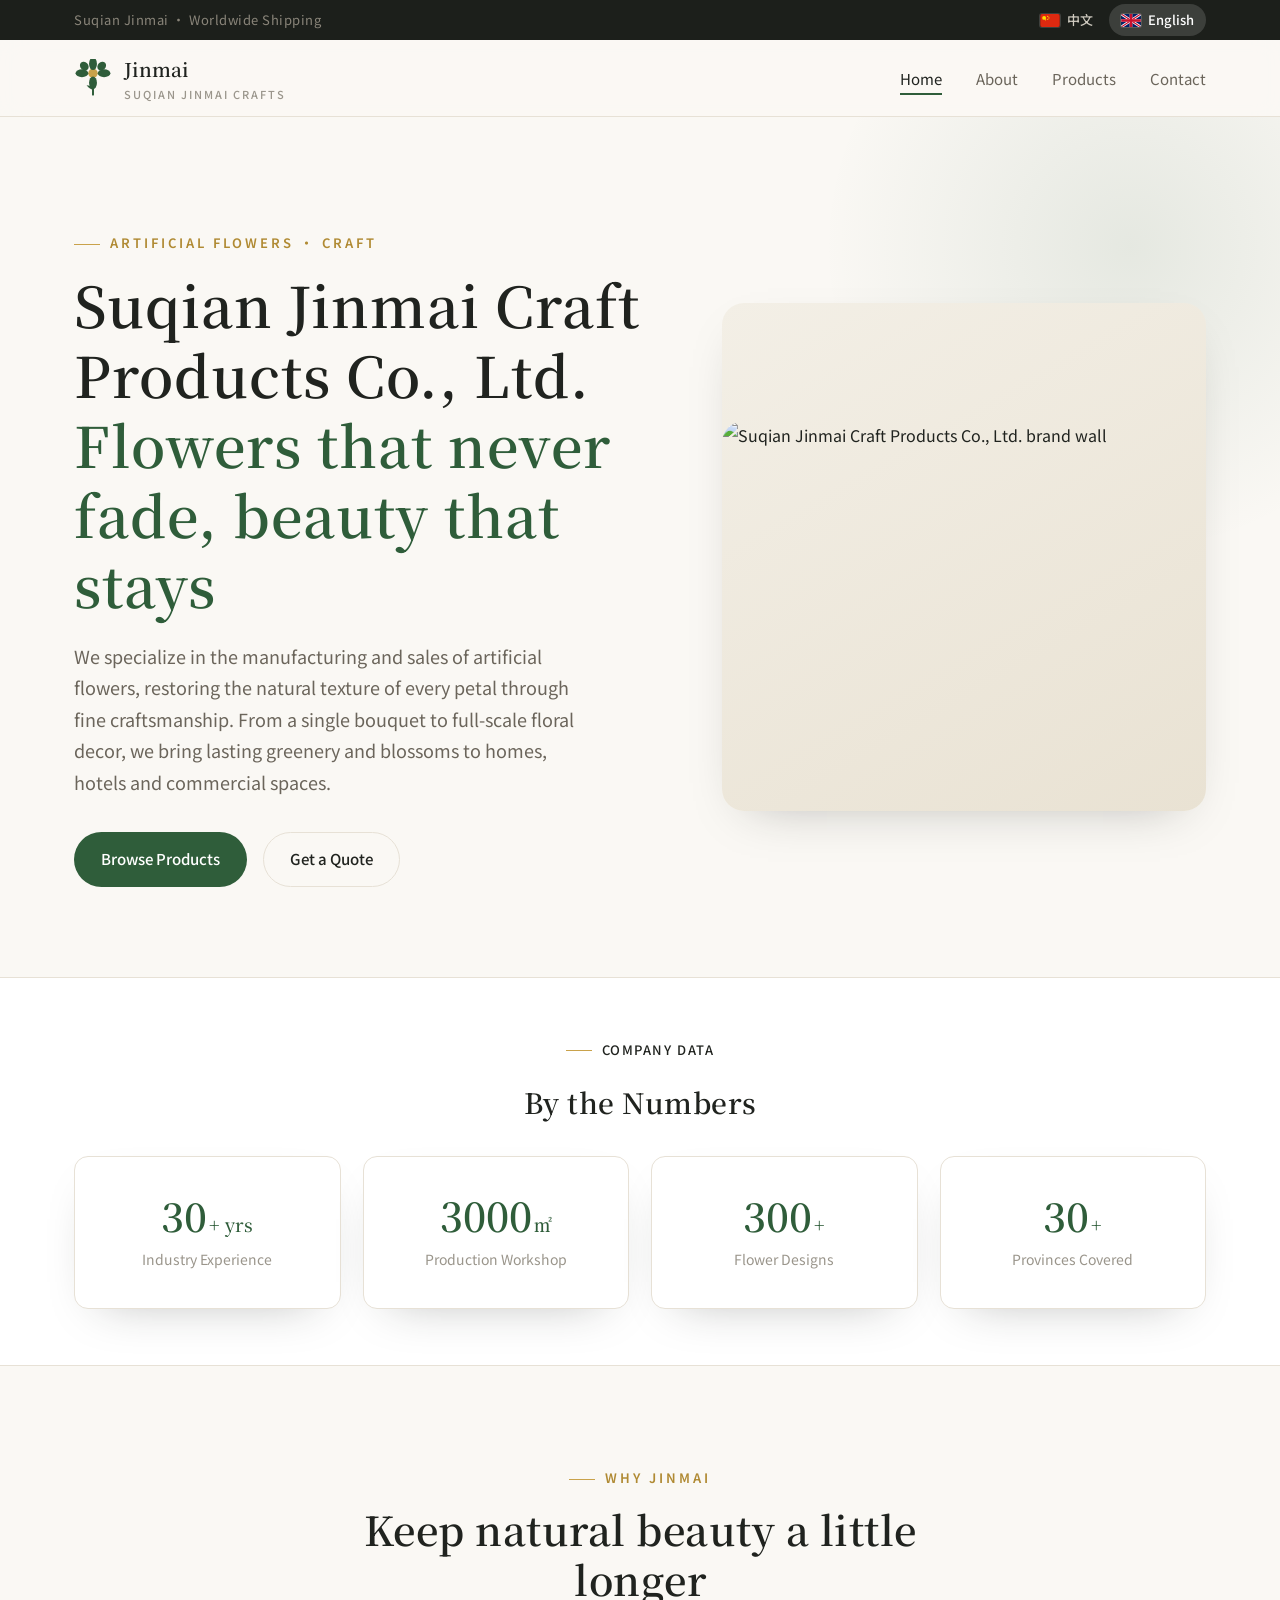
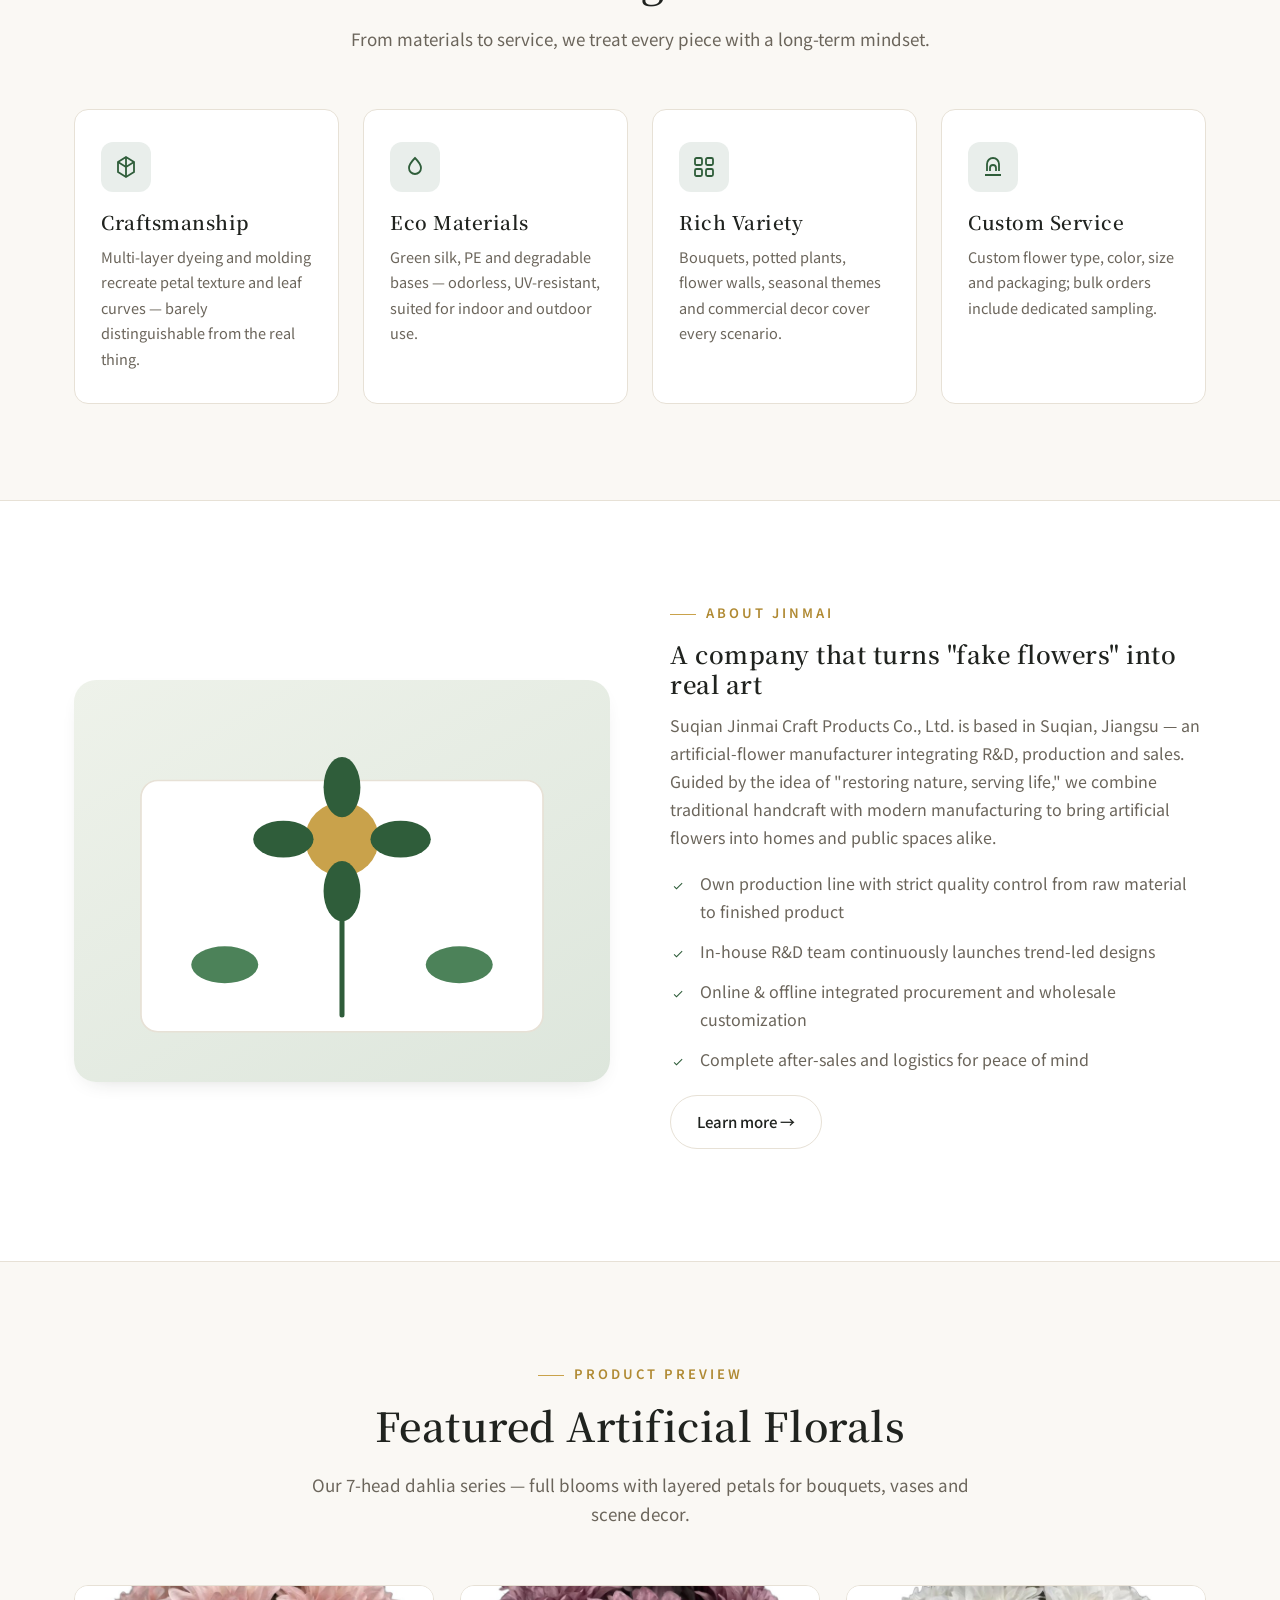
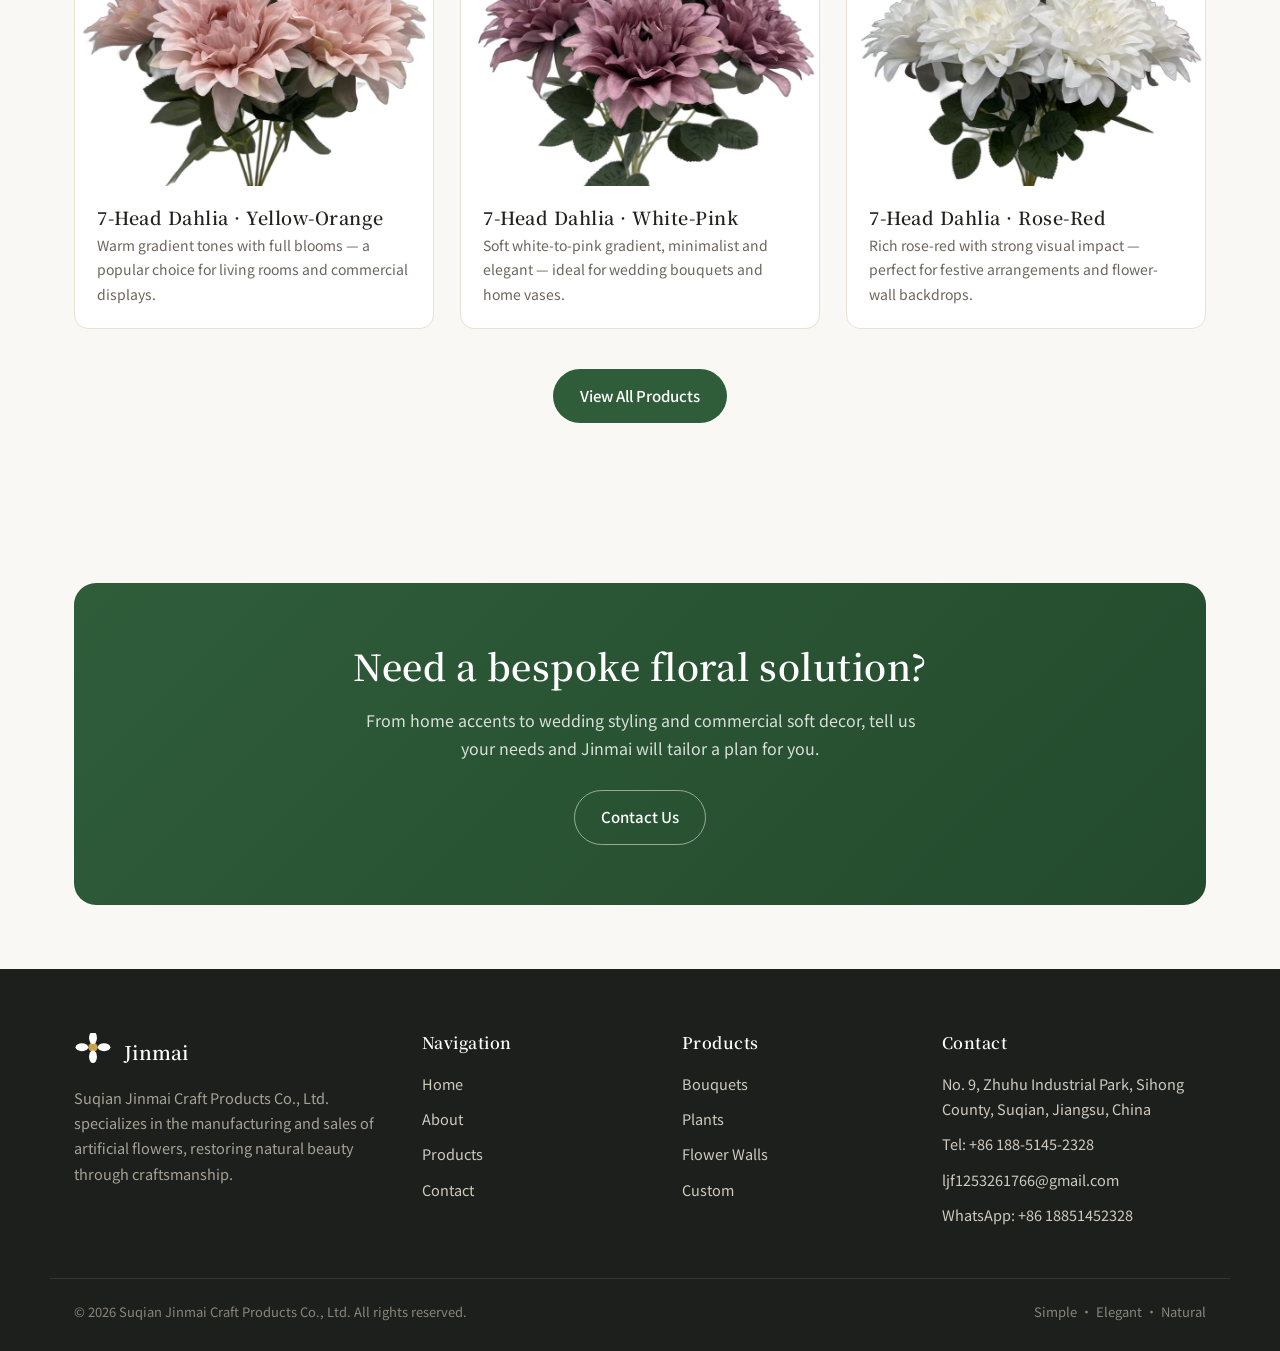
==== en/index.html @ 960aa386 "首页企业数据改成4卡数字区块（30余年/3000㎡/300+/30+），精选产品替换为7头大丽花并同步英文首页" ====
<!DOCTYPE html>
<html lang="en">
<head>
<meta charset="UTF-8" />
<meta name="viewport" content="width=device-width, initial-scale=1.0" />
<title>Suqian Jinmai Craft Products Co., Ltd. · Artificial Flowers</title>
<meta name="description" content="Suqian Jinmai Craft Products Co., Ltd. specializes in the manufacturing and sales of artificial flowers, delivering lasting natural beauty for homes, hotels and commercial spaces." />
<link rel="preconnect" href="https://fonts.googleapis.com">
<link rel="preconnect" href="https://fonts.gstatic.com" crossorigin>
<link href="https://fonts.googleapis.com/css2?family=Noto+Sans+SC:wght@400;500;700&family=Noto+Serif+SC:wght@500;600;700&display=swap" rel="stylesheet">
<link rel="stylesheet" href="../css/style.css" />
</head>
<body>

<header class="site-header">
  <div class="container nav">
    <a class="brand" href="index.html" aria-label="Suqian Jinmai Craft Products Co., Ltd.">
      <svg class="mark" viewBox="0 0 48 48" fill="none" xmlns="http://www.w3.org/2000/svg" aria-hidden="true">
        <circle cx="24" cy="18" r="6" fill="#C9A24B"/>
        <g fill="#2F5D3A"><ellipse cx="24" cy="6" rx="5" ry="8"/><ellipse cx="38" cy="18" rx="8" ry="5"/><ellipse cx="24" cy="30" rx="5" ry="8"/><ellipse cx="10" cy="18" rx="8" ry="5"/><ellipse cx="13" cy="9" rx="5" ry="6" transform="rotate(-45 13 9)"/><ellipse cx="35" cy="9" rx="5" ry="6" transform="rotate(45 35 9)"/></g>
        <path d="M24 30 L24 45" stroke="#2F5D3A" stroke-width="2.5" stroke-linecap="round"/>
        <path d="M24 39 C18 37 16 33 16 33 C22 33 24 37 24 39Z" fill="#2F5D3A"/>
      </svg>
      <span>Jinmai<small>SUQIAN JINMAI CRAFTS</small></span>
    </a>
    <nav>
      <ul class="nav-links" id="navLinks">
        <li><a href="index.html" class="active">Home</a></li>
        <li><a href="about.html">About</a></li>
        <li><a href="products.html">Products</a></li>
        <li><a href="contact.html">Contact</a></li>
      </ul>
      <button class="nav-toggle" id="navToggle" aria-label="Menu"><span></span><span></span><span></span></button>
    </nav>
  </div>
</header>

<section class="hero">
  <div class="container hero-grid">
    <div>
      <span class="eyebrow">Artificial Flowers · Craft</span>
      <h1>Suqian Jinmai Craft Products Co., Ltd.<br><span class="accent">Flowers that never fade, beauty that stays</span></h1>
      <p class="lead">We specialize in the manufacturing and sales of artificial flowers, restoring the natural texture of every petal through fine craftsmanship. From a single bouquet to full-scale floral decor, we bring lasting greenery and blossoms to homes, hotels and commercial spaces.</p>
      <div class="hero-cta">
        <a href="products.html" class="btn btn-primary">Browse Products</a>
        <a href="contact.html" class="btn btn-ghost">Get a Quote</a>
      </div>
    </div>
    <div class="hero-visual">
      <img src="assets/jinmai.jpg" alt="Suqian Jinmai Craft Products Co., Ltd. brand wall" class="hero-photo" style="width:100%; aspect-ratio:16/9; object-fit:cover; border-radius:var(--radius-lg); box-shadow:var(--shadow-md); display:block;">
    </div>
  </div>
</section>

<section class="trust">
  <div class="container">
    <div class="stats-head">
      <span class="eyebrow">Company Data</span>
      <h2>By the Numbers</h2>
    </div>
    <div class="stats-grid">
      <div class="stat-card">
        <div class="stat-num">30<span class="unit">+ yrs</span></div>
        <div class="stat-label">Industry Experience</div>
      </div>
      <div class="stat-card">
        <div class="stat-num">3000<span class="unit">㎡</span></div>
        <div class="stat-label">Production Workshop</div>
      </div>
      <div class="stat-card">
        <div class="stat-num">300<span class="unit">+</span></div>
        <div class="stat-label">Flower Designs</div>
      </div>
      <div class="stat-card">
        <div class="stat-num">30<span class="unit">+</span></div>
        <div class="stat-label">Provinces Covered</div>
      </div>
    </div>
  </div>
</section>

<section class="section">
  <div class="container">
    <div class="section-head">
      <span class="eyebrow">Why Jinmai</span>
      <h2>Keep natural beauty a little longer</h2>
      <p>From materials to service, we treat every piece with a long-term mindset.</p>
    </div>
    <div class="feature-grid">
      <div class="feature-card">
        <div class="ic"><svg width="24" height="24" viewBox="0 0 24 24" fill="none" stroke="currentColor" stroke-width="1.8"><path d="M12 2 4 7v10l8 5 8-5V7z"/><path d="M12 2v20M4 7l8 5 8-5"/></svg></div>
        <h3>Craftsmanship</h3>
        <p>Multi-layer dyeing and molding recreate petal texture and leaf curves — barely distinguishable from the real thing.</p>
      </div>
      <div class="feature-card">
        <div class="ic"><svg width="24" height="24" viewBox="0 0 24 24" fill="none" stroke="currentColor" stroke-width="1.8"><path d="M12 3c4 4 6 7 6 10a6 6 0 1 1-12 0c0-3 2-6 6-10z"/></svg></div>
        <h3>Eco Materials</h3>
        <p>Green silk, PE and degradable bases — odorless, UV-resistant, suited for indoor and outdoor use.</p>
      </div>
      <div class="feature-card">
        <div class="ic"><svg width="24" height="24" viewBox="0 0 24 24" fill="none" stroke="currentColor" stroke-width="1.8"><rect x="3" y="3" width="7" height="7" rx="1.5"/><rect x="14" y="3" width="7" height="7" rx="1.5"/><rect x="3" y="14" width="7" height="7" rx="1.5"/><rect x="14" y="14" width="7" height="7" rx="1.5"/></svg></div>
        <h3>Rich Variety</h3>
        <p>Bouquets, potted plants, flower walls, seasonal themes and commercial decor cover every scenario.</p>
      </div>
      <div class="feature-card">
        <div class="ic"><svg width="24" height="24" viewBox="0 0 24 24" fill="none" stroke="currentColor" stroke-width="1.8"><path d="M4 20h16M6 16V9a6 6 0 0 1 12 0v7"/><path d="M9 16v-3a3 3 0 0 1 6 0v3"/></svg></div>
        <h3>Custom Service</h3>
        <p>Custom flower type, color, size and packaging; bulk orders include dedicated sampling.</p>
      </div>
    </div>
  </div>
</section>

<section class="section" style="background:var(--surface);border-top:1px solid var(--line);border-bottom:1px solid var(--line);">
  <div class="container split">
    <div class="split-visual">
      <svg viewBox="0 0 320 240" fill="none" xmlns="http://www.w3.org/2000/svg" aria-hidden="true">
        <rect x="40" y="60" width="240" height="150" rx="10" fill="#fff" stroke="#E7E1D6"/>
        <path d="M160 200 V120" stroke="#2F5D3A" stroke-width="3" stroke-linecap="round"/>
        <circle cx="160" cy="95" r="22" fill="#C9A24B"/>
        <g fill="#2F5D3A"><ellipse cx="160" cy="64" rx="11" ry="18"/><ellipse cx="195" cy="95" rx="18" ry="11"/><ellipse cx="160" cy="126" rx="11" ry="18"/><ellipse cx="125" cy="95" rx="18" ry="11"/></g>
        <g fill="#4C8259"><ellipse cx="90" cy="170" rx="20" ry="11"/><ellipse cx="230" cy="170" rx="20" ry="11"/></g>
      </svg>
    </div>
    <div>
      <span class="eyebrow">About Jinmai</span>
      <h2>A company that turns "fake flowers" into real art</h2>
      <p>Suqian Jinmai Craft Products Co., Ltd. is based in Suqian, Jiangsu — an artificial-flower manufacturer integrating R&D, production and sales. Guided by the idea of "restoring nature, serving life," we combine traditional handcraft with modern manufacturing to bring artificial flowers into homes and public spaces alike.</p>
      <ul class="list-check">
        <li>Own production line with strict quality control from raw material to finished product</li>
        <li>In-house R&D team continuously launches trend-led designs</li>
        <li>Online & offline integrated procurement and wholesale customization</li>
        <li>Complete after-sales and logistics for peace of mind</li>
      </ul>
      <p style="margin-top:22px;"><a href="about.html" class="btn btn-ghost">Learn more →</a></p>
    </div>
  </div>
</section>

<section class="section">
  <div class="container">
    <div class="section-head">
      <span class="eyebrow">Product Preview</span>
      <h2>Featured Artificial Florals</h2>
      <p>Our 7-head dahlia series — full blooms with layered petals for bouquets, vases and scene decor.</p>
    </div>
    <div class="product-grid">
      <div class="product-card">
        <div class="product-thumb"><img src="../assets/real/dahlia/dahlia-01.jpg" alt="7-Head Dahlia Yellow-Orange"></div>
        <h3>7-Head Dahlia · Yellow-Orange</h3>
        <p>Warm gradient tones with full blooms — a popular choice for living rooms and commercial displays.</p>
      </div>
      <div class="product-card">
        <div class="product-thumb"><img src="../assets/real/dahlia/dahlia-08.jpg" alt="7-Head Dahlia White-Pink"></div>
        <h3>7-Head Dahlia · White-Pink</h3>
        <p>Soft white-to-pink gradient, minimalist and elegant — ideal for wedding bouquets and home vases.</p>
      </div>
      <div class="product-card">
        <div class="product-thumb"><img src="../assets/real/dahlia/dahlia-15.jpg" alt="7-Head Dahlia Rose-Red"></div>
        <h3>7-Head Dahlia · Rose-Red</h3>
        <p>Rich rose-red with strong visual impact — perfect for festive arrangements and flower-wall backdrops.</p>
      </div>
    </div>
    <div style="text-align:center;margin-top:40px;">
      <a href="products.html" class="btn btn-primary">View All Products</a>
    </div>
  </div>
</section>

<section class="section-tight">
  <div class="container">
    <div class="cta-band">
      <h2>Need a bespoke floral solution?</h2>
      <p>From home accents to wedding styling and commercial soft decor, tell us your needs and Jinmai will tailor a plan for you.</p>
      <a href="contact.html" class="btn btn-ghost">Contact Us</a>
    </div>
  </div>
</section>

<footer class="site-footer">
  <div class="container footer-grid">
    <div class="footer-about">
      <a class="brand" href="index.html" style="margin-bottom:14px;">
        <svg class="mark" viewBox="0 0 48 48" fill="none" xmlns="http://www.w3.org/2000/svg" aria-hidden="true">
          <circle cx="24" cy="18" r="6" fill="#C9A24B"/>
          <g fill="#fff"><ellipse cx="24" cy="6" rx="5" ry="8"/><ellipse cx="38" cy="18" rx="8" ry="5"/><ellipse cx="24" cy="30" rx="5" ry="8"/><ellipse cx="10" cy="18" rx="8" ry="5"/></g>
        </svg>
        <span>Jinmai</span>
      </a>
      <p>Suqian Jinmai Craft Products Co., Ltd. specializes in the manufacturing and sales of artificial flowers, restoring natural beauty through craftsmanship.</p>
    </div>
    <div><h4>Navigation</h4><ul><li><a href="index.html">Home</a></li><li><a href="about.html">About</a></li><li><a href="products.html">Products</a></li><li><a href="contact.html">Contact</a></li></ul></div>
    <div><h4>Products</h4><ul><li><a href="products.html">Bouquets</a></li><li><a href="products.html">Plants</a></li><li><a href="products.html">Flower Walls</a></li><li><a href="products.html">Custom</a></li></ul></div>
    <div><h4>Contact</h4><ul><li>No. 9, Zhuhu Industrial Park, Sihong County, Suqian, Jiangsu, China</li><li><a href="tel:+8618851452328">Tel: +86 188-5145-2328</a></li><li><a href="mailto:ljf1253261766@gmail.com">ljf1253261766@gmail.com</a></li><li><a href="https://wa.me/8618851452328" target="_blank" rel="noopener">WhatsApp: +86 18851452328</a></li></ul></div>
  </div>
  <div class="container footer-bottom">
    <span>© 2026 Suqian Jinmai Craft Products Co., Ltd. All rights reserved.</span>
    <span>Simple · Elegant · Natural</span>
  </div>
</footer>

<button class="to-top" id="toTop" aria-label="Back to top"><svg width="20" height="20" viewBox="0 0 24 24" fill="none" stroke="currentColor" stroke-width="2"><path d="M12 19V5M5 12l7-7 7 7"/></svg></button>
<script src="../js/main.js"></script>
</body>
</html>
---- css/style.css ----
/* =========================================================
   宿迁金麦工艺制品有限公司 · 企业官网
   设计系统 / 共享样式
   风格：简约 · 大气 · 自然质感
   ========================================================= */

:root {
  /* 配色 —— 金麦绿 + 麦金，呼应“金麦”之名 */
  --bg:        #FAF8F4;   /* 暖白背景 */
  --surface:   #FFFFFF;   /* 卡片表面 */
  --ink:       #20231F;   /* 主文字（暖黑） */
  --muted:     #6B655B;   /* 次要文字 */
  --faint:     #9A958B;   /* 更弱的文字 */
  --primary:   #2F5D3A;   /* 深林绿（主色） */
  --primary-d: #234A2D;   /* 深一档的绿 */
  --accent:    #C9A24B;   /* 麦金（点缀） */
  --accent-d:  #B08A33;
  --line:      #E7E1D6;   /* 分隔线 */
  --line-soft: #F0ECE3;

  /* 字体 */
  --serif: "Noto Serif SC", "Songti SC", "STSong", "SimSun", serif;
  --sans:  "Noto Sans SC", "PingFang SC", "Microsoft YaHei", "Hiragino Sans GB", system-ui, sans-serif;

  /* 间距与圆角 */
  --radius: 14px;
  --radius-lg: 22px;
  --shadow: 0 18px 50px -28px rgba(32, 35, 31, .35);
  --shadow-sm: 0 8px 24px -16px rgba(32, 35, 31, .30);
  --maxw: 1180px;
}

* { box-sizing: border-box; }

html { scroll-behavior: smooth; }

body {
  margin: 0;
  background: var(--bg);
  color: var(--ink);
  font-family: var(--sans);
  font-size: 16px;
  line-height: 1.75;
  -webkit-font-smoothing: antialiased;
  text-rendering: optimizeLegibility;
}

h1, h2, h3, h4 {
  font-family: var(--serif);
  font-weight: 600;
  line-height: 1.25;
  color: var(--ink);
  margin: 0 0 .5em;
  letter-spacing: .5px;
}

p { margin: 0 0 1em; color: var(--muted); }

a { color: inherit; text-decoration: none; }

img { max-width: 100%; display: block; }

.container {
  width: 100%;
  max-width: var(--maxw);
  margin: 0 auto;
  padding: 0 24px;
}

/* 通用按钮 */
.btn {
  display: inline-flex;
  align-items: center;
  gap: 8px;
  padding: 13px 26px;
  border-radius: 999px;
  font-size: 15px;
  font-family: var(--sans);
  font-weight: 500;
  cursor: pointer;
  border: 1px solid transparent;
  transition: all .25s ease;
  white-space: nowrap;
}
.btn-primary {
  background: var(--primary);
  color: #fff;
}
.btn-primary:hover {
  background: var(--primary-d);
  transform: translateY(-2px);
  box-shadow: var(--shadow-sm);
}
.btn-ghost {
  background: transparent;
  color: var(--ink);
  border-color: var(--line);
}
.btn-ghost:hover {
  border-color: var(--primary);
  color: var(--primary);
}

/* 小标签 */
.eyebrow {
  display: inline-block;
  font-family: var(--sans);
  font-size: 13px;
  letter-spacing: 3px;
  text-transform: uppercase;
  color: var(--accent-d);
  font-weight: 600;
  margin-bottom: 14px;
}
.eyebrow::before {
  content: "";
  display: inline-block;
  width: 26px;
  height: 1px;
  background: var(--accent);
  vertical-align: middle;
  margin-right: 10px;
}

.section { padding: 96px 0; }
.section-tight { padding: 64px 0; }
.section-head { max-width: 680px; margin: 0 auto 56px; text-align: center; }
.section-head h2 { font-size: clamp(28px, 4vw, 40px); }
.section-head p { font-size: 17px; }

/* ===================== 顶部导航 ===================== */
.site-header {
  position: sticky;
  top: 0;
  z-index: 50;
  background: rgba(250, 248, 244, .82);
  backdrop-filter: saturate(160%) blur(12px);
  border-bottom: 1px solid var(--line);
}
.nav {
  display: flex;
  align-items: center;
  justify-content: space-between;
  height: 76px;
}
.brand {
  display: flex;
  align-items: center;
  gap: 12px;
  font-family: var(--serif);
  font-weight: 600;
  font-size: 19px;
  color: var(--ink);
}
.brand .mark {
  width: 38px; height: 38px;
  flex: 0 0 auto;
}
.brand small {
  display: block;
  font-family: var(--sans);
  font-size: 11px;
  letter-spacing: 2px;
  color: var(--faint);
  font-weight: 500;
}
.nav-links {
  display: flex;
  align-items: center;
  gap: 34px;
  list-style: none;
  margin: 0; padding: 0;
}
.nav-links a {
  font-size: 15px;
  color: var(--muted);
  position: relative;
  padding: 6px 0;
  transition: color .2s;
}
.nav-links a::after {
  content: "";
  position: absolute;
  left: 0; bottom: 0;
  width: 0; height: 2px;
  background: var(--primary);
  transition: width .25s ease;
}
.nav-links a:hover,
.nav-links a.active { color: var(--ink); }
.nav-links a:hover::after,
.nav-links a.active::after { width: 100%; }

.nav-toggle {
  display: none;
  background: none;
  border: none;
  cursor: pointer;
  padding: 8px;
}
.nav-toggle span {
  display: block;
  width: 24px; height: 2px;
  background: var(--ink);
  margin: 5px 0;
  transition: .3s;
}

/* ===================== 首页 Hero ===================== */
.hero {
  position: relative;
  padding: 110px 0 90px;
  overflow: hidden;
}
.hero::before {
  /* 柔和的自然光晕背景 */
  content: "";
  position: absolute;
  top: -180px; right: -160px;
  width: 620px; height: 620px;
  background: radial-gradient(circle at 50% 50%, rgba(47,93,58,.10), rgba(47,93,58,0) 70%);
  border-radius: 50%;
  pointer-events: none;
}
.hero-grid {
  display: grid;
  grid-template-columns: 1.1fr .9fr;
  gap: 56px;
  align-items: center;
  position: relative;
}
.hero h1 {
  font-size: clamp(34px, 5.2vw, 56px);
  margin-bottom: 22px;
  letter-spacing: 1px;
}
.hero h1 .accent { color: var(--primary); }
.hero .lead {
  font-size: 18px;
  max-width: 520px;
  margin-bottom: 34px;
}
.hero-cta { display: flex; gap: 16px; flex-wrap: wrap; }

.hero-visual {
  position: relative;
  border-radius: var(--radius-lg);
  background: linear-gradient(150deg, #f3efe6, #e9e2d3);
  aspect-ratio: 1 / 1.05;
  display: flex;
  align-items: center;
  justify-content: center;
  box-shadow: var(--shadow);
  overflow: hidden;
}
.hero-visual .leaf-bg {
  position: absolute;
  inset: 0;
  opacity: .9;
}

/* 企业数据 / 用数字说话 */
.trust {
  border-top: 1px solid var(--line);
  border-bottom: 1px solid var(--line);
  background: var(--surface);
}
.trust .container {
  padding-top: 56px;
  padding-bottom: 56px;
}
.trust-item { text-align: center; flex: 1 1 160px; }
.trust-item .num {
  font-family: var(--serif);
  font-size: 34px;
  color: var(--primary);
  font-weight: 600;
}
.trust-item .label { font-size: 14px; color: var(--faint); }

.stats-head { text-align: center; margin-bottom: 36px; }
.stats-head .eyebrow { color: var(--gold); font-weight: 500; letter-spacing: 0.12em; font-size: 13px; text-transform: uppercase; }
.stats-head h2 { margin-top: 10px; font-size: 28px; }
.stats-grid {
  display: grid;
  grid-template-columns: repeat(4, 1fr);
  gap: 22px;
}
.stat-card {
  background: #fff;
  border: 1px solid var(--line);
  border-radius: var(--radius);
  padding: 36px 18px;
  text-align: center;
  box-shadow: var(--shadow);
}
.stat-card .stat-num {
  font-family: var(--serif);
  font-size: 40px;
  color: var(--primary);
  font-weight: 600;
  line-height: 1.1;
}
.stat-card .stat-num .unit { font-size: 18px; font-weight: 500; margin-left: 2px; }
.stat-card .stat-label {
  margin-top: 10px;
  font-size: 14px;
  color: var(--faint);
}

/* ===================== 卡片网格 ===================== */
.feature-grid {
  display: grid;
  grid-template-columns: repeat(4, 1fr);
  gap: 24px;
}
.feature-card {
  background: var(--surface);
  border: 1px solid var(--line);
  border-radius: var(--radius);
  padding: 32px 26px;
  transition: transform .25s, box-shadow .25s, border-color .25s;
}
.feature-card:hover {
  transform: translateY(-6px);
  box-shadow: var(--shadow);
  border-color: transparent;
}
.feature-card .ic {
  width: 50px; height: 50px;
  border-radius: 12px;
  background: rgba(47,93,58,.10);
  display: flex; align-items: center; justify-content: center;
  margin-bottom: 18px;
  color: var(--primary);
}
.feature-card h3 { font-size: 19px; margin-bottom: 10px; }
.feature-card p { font-size: 14.5px; margin: 0; }

/* 产品预览 */
.product-grid {
  display: grid;
  grid-template-columns: repeat(3, 1fr);
  gap: 26px;
}
.product-card {
  background: var(--surface);
  border: 1px solid var(--line);
  border-radius: var(--radius);
  overflow: hidden;
  transition: transform .25s, box-shadow .25s;
}
.product-card:hover { transform: translateY(-6px); box-shadow: var(--shadow); }
.product-thumb {
  height: 200px;
  display: flex; align-items: center; justify-content: center;
  position: relative;
  overflow: hidden;
}
.product-card h3 { font-size: 18px; padding: 20px 22px 4px; margin: 0; }
.product-card p { font-size: 14px; padding: 0 22px 22px; margin: 0; }

/* 关于段落（首页简介） */
.split {
  display: grid;
  grid-template-columns: 1fr 1fr;
  gap: 60px;
  align-items: center;
}
.split-visual {
  border-radius: var(--radius-lg);
  background: linear-gradient(150deg, #eef2ea, #dde6dc);
  aspect-ratio: 4/3;
  display: flex; align-items: center; justify-content: center;
  box-shadow: var(--shadow-sm);
  overflow: hidden;
}
.list-check { list-style: none; padding: 0; margin: 18px 0 0; }
.list-check li {
  position: relative;
  padding-left: 30px;
  margin-bottom: 12px;
  color: var(--muted);
}
.list-check li::before {
  content: "";
  position: absolute; left: 0; top: 9px;
  width: 16px; height: 16px;
  border-radius: 50%;
  background: var(--primary);
  -webkit-mask: url("data:image/svg+xml,%3Csvg xmlns='http://www.w3.org/2000/svg' viewBox='0 0 24 24'%3E%3Cpath fill='white' d='M9 16.2 4.8 12l-1.4 1.4L9 19 21 7l-1.4-1.4z'/%3E%3C/svg%3E") center/12px no-repeat;
          mask: url("data:image/svg+xml,%3Csvg xmlns='http://www.w3.org/2000/svg' viewBox='0 0 24 24'%3E%3Cpath fill='white' d='M9 16.2 4.8 12l-1.4 1.4L9 19 21 7l-1.4-1.4z'/%3E%3C/svg%3E") center/12px no-repeat;
}

/* CTA 横幅 */
.cta-band {
  background: linear-gradient(135deg, var(--primary), var(--primary-d));
  color: #fff;
  border-radius: var(--radius-lg);
  padding: 60px 56px;
  text-align: center;
  position: relative;
  overflow: hidden;
}
.cta-band h2 { color: #fff; font-size: clamp(26px, 3.5vw, 36px); }
.cta-band p { color: rgba(255,255,255,.82); max-width: 560px; margin: 0 auto 28px; }
.cta-band .btn-ghost { color: #fff; border-color: rgba(255,255,255,.5); }
.cta-band .btn-ghost:hover { background: rgba(255,255,255,.12); color: #fff; }

/* ===================== 页脚 ===================== */
.site-footer {
  background: #1c1f1b;
  color: #cfcabf;
  padding: 64px 0 28px;
}
.footer-grid {
  display: grid;
  grid-template-columns: 1.4fr 1fr 1fr 1.2fr;
  gap: 40px;
  padding-bottom: 40px;
  border-bottom: 1px solid rgba(255,255,255,.10);
}
.site-footer .brand { color: #fff; }
.site-footer .brand .mark { color: var(--accent); }
.site-footer h4 { color: #fff; font-size: 16px; margin-bottom: 18px; }
.footer-grid ul { list-style: none; padding: 0; margin: 0; }
.footer-grid ul li { margin-bottom: 10px; font-size: 14.5px; }
.footer-grid a { color: #cfcabf; transition: color .2s; }
.footer-grid a:hover { color: var(--accent); }
.footer-about p { font-size: 14.5px; color: #a8a296; }
.footer-bottom {
  display: flex;
  justify-content: space-between;
  flex-wrap: wrap;
  gap: 12px;
  padding-top: 22px;
  font-size: 13px;
  color: #8a857a;
}

/* ===================== 内页通用 ===================== */
.page-hero {
  background: linear-gradient(135deg, #eef2ea, #f6f2e9);
  padding: 80px 0 64px;
  border-bottom: 1px solid var(--line);
}
.page-hero h1 { font-size: clamp(30px, 4.5vw, 46px); margin-bottom: 12px; }
.page-hero p { font-size: 17px; max-width: 640px; margin: 0; }

/* 关于 —— 时间轴 */
.timeline {
  position: relative;
  margin: 0; padding: 0;
  list-style: none;
}
.timeline::before {
  content: "";
  position: absolute;
  left: 14px; top: 6px; bottom: 6px;
  width: 2px;
  background: var(--line);
}
.timeline li {
  position: relative;
  padding: 0 0 32px 52px;
}
.timeline li::before {
  content: "";
  position: absolute;
  left: 6px; top: 6px;
  width: 18px; height: 18px;
  border-radius: 50%;
  background: var(--surface);
  border: 3px solid var(--primary);
}
.timeline .year {
  font-family: var(--serif);
  font-weight: 600;
  color: var(--primary);
  font-size: 18px;
}
.timeline h3 { font-size: 17px; margin: 4px 0 6px; }
.timeline p { font-size: 14.5px; margin: 0; }

/* 数据块 */
.stats {
  display: grid;
  grid-template-columns: repeat(4, 1fr);
  gap: 24px;
  text-align: center;
}
.stat {
  background: var(--surface);
  border: 1px solid var(--line);
  border-radius: var(--radius);
  padding: 34px 18px;
}
.stat .num { font-family: var(--serif); font-size: 40px; color: var(--primary); font-weight: 600; }
.stat .label { font-size: 14px; color: var(--muted); margin-top: 6px; }

/* 企业文化 */
.value-grid {
  display: grid;
  grid-template-columns: repeat(3, 1fr);
  gap: 24px;
}
.value-card {
  background: var(--surface);
  border: 1px solid var(--line);
  border-radius: var(--radius);
  padding: 30px 26px;
}
.value-card h3 { font-size: 20px; color: var(--primary); margin-bottom: 10px; }
.value-card p { font-size: 14.5px; margin: 0; }

/* 产品服务 —— 详细分类 */
.svc-grid {
  display: grid;
  grid-template-columns: repeat(2, 1fr);
  gap: 28px;
}
.svc-card {
  display: grid;
  grid-template-columns: 96px 1fr;
  gap: 22px;
  background: var(--surface);
  border: 1px solid var(--line);
  border-radius: var(--radius);
  padding: 28px;
  align-items: center;
  transition: transform .25s, box-shadow .25s;
}
.svc-card:hover { transform: translateY(-5px); box-shadow: var(--shadow); }
.svc-icon {
  width: 96px; height: 96px;
  border-radius: 16px;
  background: rgba(47,93,58,.08);
  display: flex; align-items: center; justify-content: center;
  color: var(--primary);
}
.svc-card h3 { font-size: 19px; margin-bottom: 8px; }
.svc-card p { font-size: 14.5px; margin: 0 0 10px; }
.svc-card .tags { display: flex; flex-wrap: wrap; gap: 8px; }
.svc-card .tag {
  font-size: 12.5px;
  color: var(--primary-d);
  background: rgba(47,93,58,.08);
  padding: 4px 12px;
  border-radius: 999px;
}

/* 联系我们 */
.contact-grid {
  display: grid;
  grid-template-columns: 1fr 1.1fr;
  gap: 48px;
}
.contact-info { display: grid; gap: 20px; }
.info-card {
  display: flex;
  gap: 16px;
  background: var(--surface);
  border: 1px solid var(--line);
  border-radius: var(--radius);
  padding: 22px 24px;
  align-items: flex-start;
}
.info-card .ic {
  width: 44px; height: 44px;
  flex: 0 0 auto;
  border-radius: 12px;
  background: rgba(47,93,58,.10);
  color: var(--primary);
  display: flex; align-items: center; justify-content: center;
}
.info-card h4 { font-size: 15px; margin: 2px 0 4px; }
.info-card p { font-size: 14.5px; margin: 0; color: var(--ink); }
.info-card .sub { font-size: 13px; color: var(--faint); }

/* 表单 */
.form-card {
  background: var(--surface);
  border: 1px solid var(--line);
  border-radius: var(--radius-lg);
  padding: 34px;
  box-shadow: var(--shadow-sm);
}
.form-row { display: grid; grid-template-columns: 1fr 1fr; gap: 16px; }
.field { margin-bottom: 18px; }
.field label { display: block; font-size: 14px; color: var(--ink); margin-bottom: 7px; font-weight: 500; }
.field input,
.field textarea {
  width: 100%;
  padding: 12px 14px;
  border: 1px solid var(--line);
  border-radius: 10px;
  font-family: var(--sans);
  font-size: 15px;
  color: var(--ink);
  background: #fcfbf8;
  transition: border-color .2s, box-shadow .2s;
}
.field input:focus,
.field textarea:focus {
  outline: none;
  border-color: var(--primary);
  box-shadow: 0 0 0 3px rgba(47,93,58,.12);
}
.field textarea { resize: vertical; min-height: 120px; }
.form-note { font-size: 13px; color: var(--faint); margin-top: 4px; }
/* 金数据表单嵌入 */
.jinmai-form {
  width: 100%;
  min-height: 800px;
  border: 0;
  border-radius: 12px;
  background: #fcfbf8;
}
.form-msg {
  display: none;
  padding: 12px 16px;
  border-radius: 10px;
  font-size: 14px;
  margin-bottom: 16px;
}
.form-msg.ok { display: block; background: rgba(47,93,58,.10); color: var(--primary-d); }
.form-msg.err { display: block; background: rgba(201,80,80,.10); color: #b0392f; }

.map {
  margin-top: 24px;
  border-radius: var(--radius-lg);
  overflow: hidden;
  border: 1px solid var(--line);
  background:
    linear-gradient(135deg, #eef2ea 0%, #f3efe6 100%);
  height: 320px;
  display: flex;
  align-items: center;
  justify-content: center;
  color: var(--faint);
  font-size: 14px;
  position: relative;
}
.map .pin {
  position: absolute;
  color: var(--primary);
}

/* 面包屑 */
.crumb { font-size: 13px; color: var(--faint); margin-bottom: 14px; }
.crumb a:hover { color: var(--primary); }

/* 返回顶部 */
.to-top {
  position: fixed;
  right: 24px; bottom: 24px;
  width: 46px; height: 46px;
  border-radius: 50%;
  background: var(--primary);
  color: #fff;
  border: none;
  cursor: pointer;
  display: flex; align-items: center; justify-content: center;
  box-shadow: var(--shadow);
  opacity: 0;
  pointer-events: none;
  transition: opacity .3s, transform .3s;
  z-index: 40;
}
.to-top.show { opacity: 1; pointer-events: auto; }
.to-top:hover { transform: translateY(-3px); }

/* ===================== 响应式 ===================== */
@media (max-width: 980px) {
  .hero-grid { grid-template-columns: 1fr; gap: 40px; }
  .hero-visual { max-width: 460px; margin: 0 auto; width: 100%; }
  .feature-grid { grid-template-columns: repeat(2, 1fr); }
  .stats-grid { grid-template-columns: repeat(2, 1fr); }
  .product-grid { grid-template-columns: repeat(2, 1fr); }
  .split { grid-template-columns: 1fr; gap: 36px; }
  .stats { grid-template-columns: repeat(2, 1fr); }
  .value-grid { grid-template-columns: 1fr; }
  .svc-grid { grid-template-columns: 1fr; }
  .contact-grid { grid-template-columns: 1fr; gap: 32px; }
  .footer-grid { grid-template-columns: 1fr 1fr; gap: 30px; }
}

@media (max-width: 640px) {
  .section { padding: 64px 0; }
  .nav-links {
    position: absolute;
    top: 76px; left: 0; right: 0;
    background: var(--bg);
    flex-direction: column;
    gap: 0;
    border-bottom: 1px solid var(--line);
    padding: 8px 24px 18px;
    display: none;
  }
  .nav-links.open { display: flex; }
  .nav-links li { width: 100%; }
  .nav-links a { display: block; padding: 12px 0; border-bottom: 1px solid var(--line-soft); }
  .nav-links a::after { display: none; }
  .nav-toggle { display: block; }
  .feature-grid,
  .product-grid,
  .stats-grid { grid-template-columns: 1fr; }
  .form-row { grid-template-columns: 1fr; }
  .cta-band { padding: 44px 26px; }
  .footer-grid { grid-template-columns: 1fr; }
  .footer-bottom { flex-direction: column; }
}

/* ===================== 语言切换 ===================== */
.nav > nav { display: flex; align-items: center; gap: 14px; }
.lang-switch {
  display: inline-flex;
  align-items: center;
  font-size: 14px;
  font-weight: 500;
  color: var(--muted);
  border: 1px solid var(--line);
  border-radius: 999px;
  padding: 6px 14px;
  transition: all .2s;
  white-space: nowrap;
}
.lang-switch:hover { border-color: var(--primary); color: var(--primary); }
.lang-switch.is-en { color: var(--primary); border-color: rgba(47,93,58,.35); }

/* ===================== 顶部国旗语言条 ===================== */
.topbar { background: #1c1f1b; color: #cfcabf; font-size: 13px; }
.topbar-inner { display: flex; align-items: center; justify-content: space-between; height: 40px; }
.topbar .lead-left { color: #8a857a; letter-spacing: .5px; }
.lang-switch-top { display: inline-flex; align-items: center; gap: 4px; }
.lang-opt {
  display: inline-flex;
  align-items: center;
  gap: 7px;
  padding: 5px 12px;
  border-radius: 999px;
  color: #cfcabf;
  font-weight: 500;
  transition: all .2s;
}
.lang-opt .flag {
  width: 20px; height: 13px;
  border-radius: 2px;
  display: block;
  box-shadow: 0 0 0 1px rgba(255,255,255,.15);
}
.lang-opt.active { background: rgba(255,255,255,.14); color: #fff; }
.lang-opt:not(.active):hover { color: #fff; }

/* 产品缩略图图片 */
.product-thumb img { width: 100%; height: 100%; object-fit: cover; display: block; }

/* 产品图库 */
.gallery { display: grid; grid-template-columns: repeat(3, 1fr); gap: 18px; }
.gallery figure { margin: 0; background: var(--surface); border: 1px solid var(--line); border-radius: var(--radius); overflow: hidden; cursor: zoom-in; position: relative; }
.gallery img { width: 100%; height: 220px; object-fit: cover; display: block; transition: transform .3s; }
.gallery figure:hover img { transform: scale(1.04); }
.gallery figcaption { padding: 14px 16px; font-size: 14.5px; color: var(--muted); display: flex; align-items: center; justify-content: space-between; gap: 8px; }
.gallery figcaption .meta { font-size: 12px; color: var(--faint); }
.gallery figure::after {
  content: "点击查看大图";
  position: absolute;
  top: 12px; right: 12px;
  font-size: 12px;
  padding: 4px 10px;
  border-radius: 999px;
  background: rgba(32,35,31,.65);
  color: #fff;
  opacity: 0;
  transition: opacity .2s;
  pointer-events: none;
}
.gallery figure:hover::after { opacity: 1; }

/* 产品系列分组 — 大图卡 */
.product-series { display: grid; gap: 36px; }
.series-row { display: grid; grid-template-columns: 1.1fr .9fr; gap: 28px; background: var(--surface); border: 1px solid var(--line); border-radius: var(--radius-lg); overflow: hidden; }
.series-row.reverse { grid-template-columns: .9fr 1.1fr; }
.series-photo { aspect-ratio: 4/3; overflow: hidden; }
.series-photo img { width: 100%; height: 100%; object-fit: cover; display: block; transition: transform .5s; cursor: zoom-in; }
.series-row:hover .series-photo img { transform: scale(1.03); }
.series-body { padding: 38px 36px; display: flex; flex-direction: column; justify-content: center; }
.series-body .eyebrow { margin-bottom: 10px; }
.series-body h3 { font-size: 26px; margin-bottom: 12px; }
.series-body p { font-size: 15px; margin: 0 0 16px; color: var(--muted); }
.series-body .tags { margin-top: 4px; }
.series-body .tag { display: inline-block; font-size: 12.5px; color: var(--primary-d); background: rgba(47,93,58,.08); padding: 4px 12px; border-radius: 999px; margin-right: 6px; margin-bottom: 6px; }
@media (max-width: 980px) { .series-row, .series-row.reverse { grid-template-columns: 1fr; } .series-photo { aspect-ratio: 16/9; } .series-body { padding: 28px 26px; } }

/* ===================== 产品图册 ===================== */
.catalog-layout {
  display: grid;
  grid-template-columns: 232px 1fr;
  gap: 36px;
  align-items: start;
}
.filter-sidebar { position: sticky; top: 96px; }
.filter-block {
  background: var(--surface);
  border: 1px solid var(--line);
  border-radius: var(--radius);
  padding: 24px 22px;
}
.filter-block h3 { font-size: 16px; margin: 0 0 16px; }
.filter-group h4 {
  font-size: 12px;
  letter-spacing: 1.5px;
  text-transform: uppercase;
  color: var(--faint);
  margin: 0 0 12px;
}
.filter-btn {
  display: block;
  width: 100%;
  text-align: left;
  background: none;
  border: 1px solid var(--line);
  border-radius: 10px;
  padding: 11px 14px;
  margin-bottom: 8px;
  font-family: var(--sans);
  font-size: 14.5px;
  color: var(--muted);
  cursor: pointer;
  transition: all .2s;
}
.filter-btn:last-child { margin-bottom: 0; }
.filter-btn:hover { border-color: var(--primary); color: var(--primary); }
.filter-btn.active { background: var(--primary); border-color: var(--primary); color: #fff; }

.catalog-grid {
  display: grid;
  grid-template-columns: repeat(3, 1fr);
  gap: 22px;
}
.product-card .card-img {
  display: block;
  aspect-ratio: 4 / 3;
  overflow: hidden;
  cursor: zoom-in;
}
.product-card .card-img img {
  width: 100%;
  height: 100%;
  object-fit: cover;
  display: block;
  transition: transform .4s ease;
}
.product-card:hover .card-img img { transform: scale(1.04); }
.card-body { padding: 18px 18px 20px; }
.card-body h3 { padding: 0; font-size: 16px; line-height: 1.45; margin: 0 0 8px; }
.card-body p.price { padding: 0; font-size: 13.5px; color: var(--faint); margin: 0 0 14px; }
.btn-sm { padding: 9px 18px; font-size: 13.5px; }
.product-card.is-hidden { display: none; }

/* 纯展示卡（无标题/无价格/无按钮，完整呈现原图比例，不裁切） */
.product-card.plain { background: transparent; border: none; box-shadow: none; }
.product-card.plain:hover { transform: none; box-shadow: none; }
.product-card.plain .card-img {
  aspect-ratio: auto;
  border-radius: var(--radius);
  border: 1px solid var(--line);
}
.product-card.plain .card-img img {
  width: 100%;
  height: auto;
  object-fit: contain;
}
.product-card.plain .card-img:hover { border-color: var(--primary); }

@media (max-width: 980px) {
  .catalog-layout { grid-template-columns: 1fr; gap: 24px; }
  .filter-sidebar { position: static; }
  .filter-group { display: flex; flex-wrap: wrap; gap: 8px; }
  .filter-group h4 { width: 100%; }
  .filter-btn { width: auto; flex: 1 1 auto; margin-bottom: 0; text-align: center; }
  .catalog-grid { grid-template-columns: repeat(2, 1fr); }
}
@media (max-width: 640px) {
  .catalog-grid { grid-template-columns: 1fr; }
}

/* ===================== 灯箱 ===================== */
.lightbox { position: fixed; inset: 0; background: rgba(20,22,18,.92); display: none; align-items: center; justify-content: center; z-index: 100; padding: 24px; opacity: 0; transition: opacity .25s; }
.lightbox.open { display: flex; opacity: 1; }
.lightbox-img { max-width: 92vw; max-height: 84vh; border-radius: 8px; box-shadow: 0 30px 80px rgba(0,0,0,.4); display: block; }
.lightbox-cap { position: absolute; left: 0; right: 0; bottom: 18px; text-align: center; color: #fff; font-size: 14px; letter-spacing: .5px; opacity: .9; }
.lightbox-cap .cat { color: var(--accent); margin-right: 8px; }
.lightbox-close { position: absolute; top: 18px; right: 18px; width: 44px; height: 44px; border-radius: 50%; background: rgba(255,255,255,.12); color: #fff; border: none; cursor: pointer; display: flex; align-items: center; justify-content: center; transition: background .2s; }
.lightbox-close:hover { background: rgba(255,255,255,.22); }
.lightbox-nav { position: absolute; top: 50%; transform: translateY(-50%); width: 48px; height: 48px; border-radius: 50%; background: rgba(255,255,255,.12); color: #fff; border: none; cursor: pointer; display: flex; align-items: center; justify-content: center; transition: background .2s; }
.lightbox-nav:hover { background: rgba(255,255,255,.22); }
.lightbox-prev { left: 18px; }
.lightbox-next { right: 18px; }
@media (max-width: 640px) {
  .lightbox-prev { left: 6px; }
  .lightbox-next { right: 6px; }
  .lightbox-close { top: 10px; right: 10px; }
}
@media (max-width: 980px) { .gallery { grid-template-columns: repeat(2, 1fr); } }
@media (max-width: 640px) { .gallery { grid-template-columns: 1fr; } .topbar .lead-left { display: none; } }

/* ===================== 工厂实拍画廊 ===================== */
.factory-grid { display: grid; grid-template-columns: repeat(2, 1fr); gap: 16px; }
.factory-grid a { display: block; overflow: hidden; border-radius: var(--radius); border: 1px solid var(--line); background: var(--surface); cursor: zoom-in; }
.factory-grid a img { width: 100%; height: auto; display: block; transition: transform .35s ease; }
.factory-grid a:hover img { transform: scale(1.03); }
@media (max-width: 640px) { .factory-grid { grid-template-columns: 1fr; } }
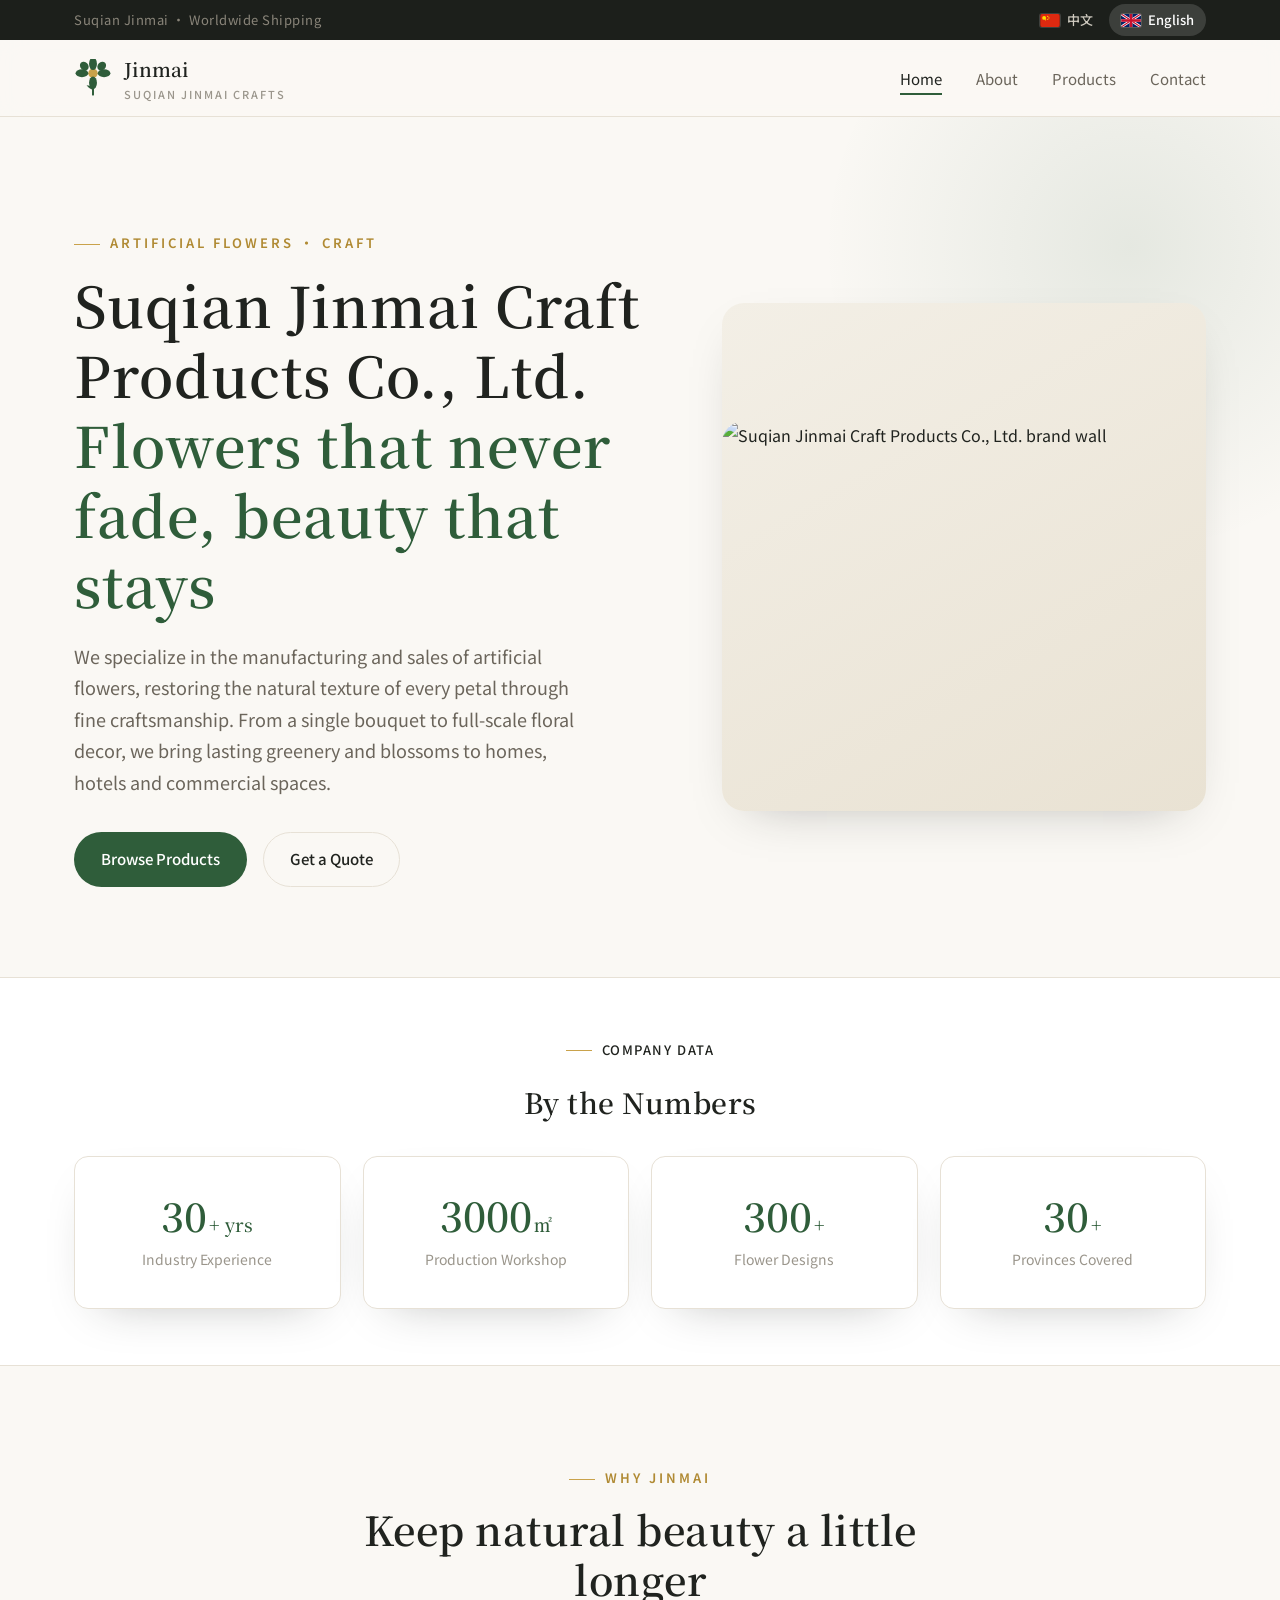
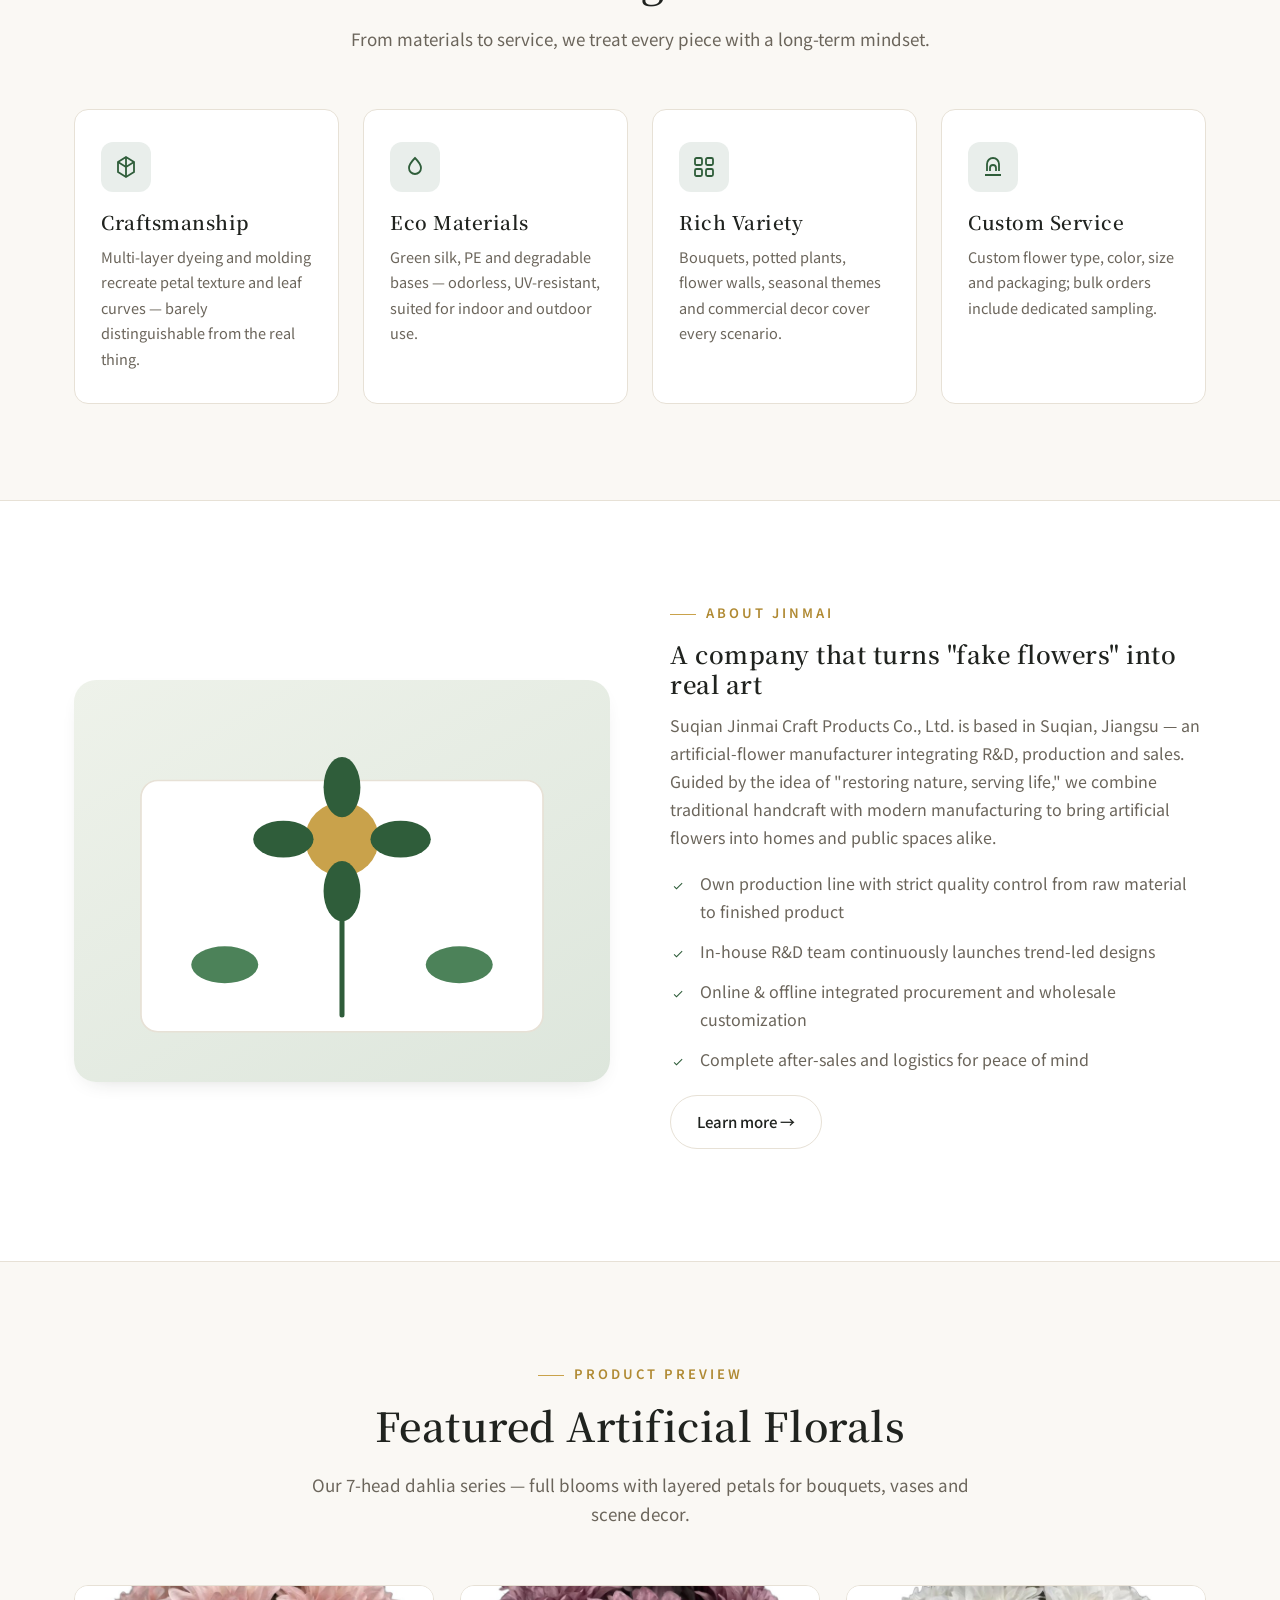
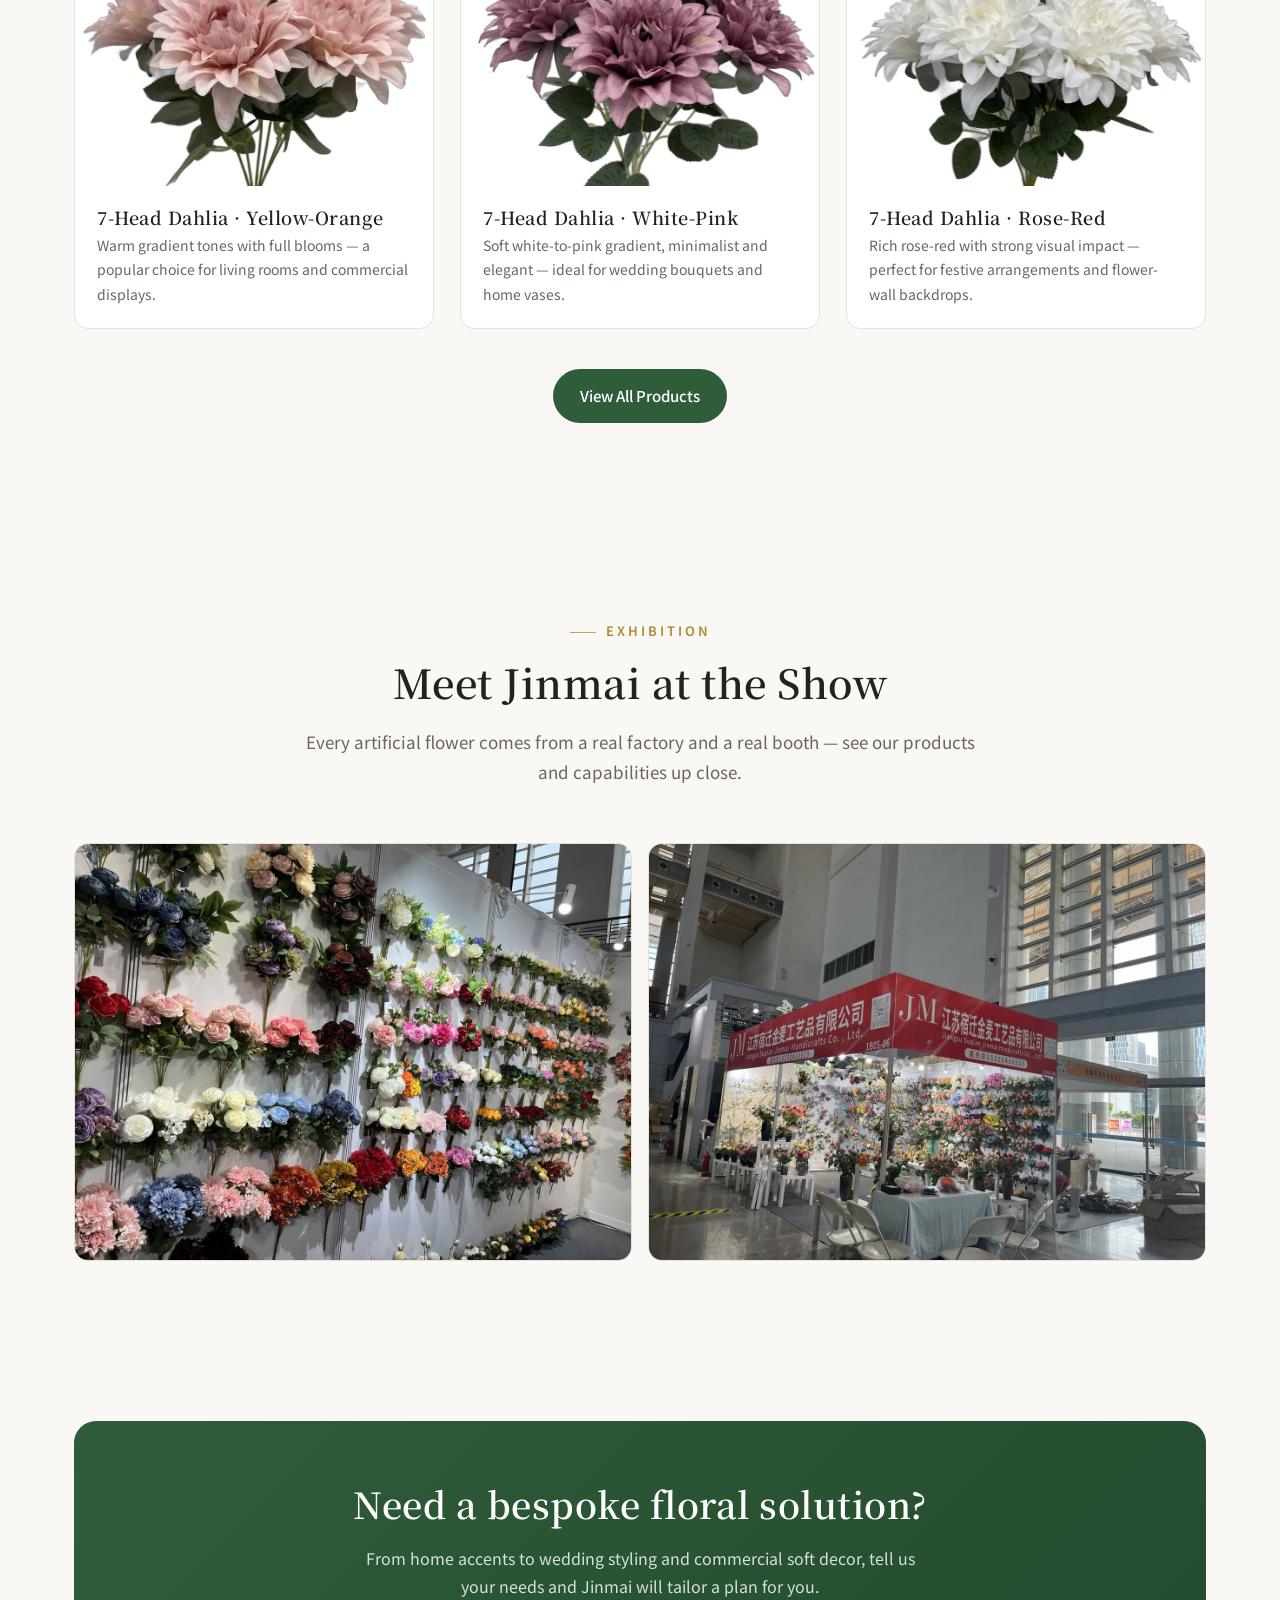
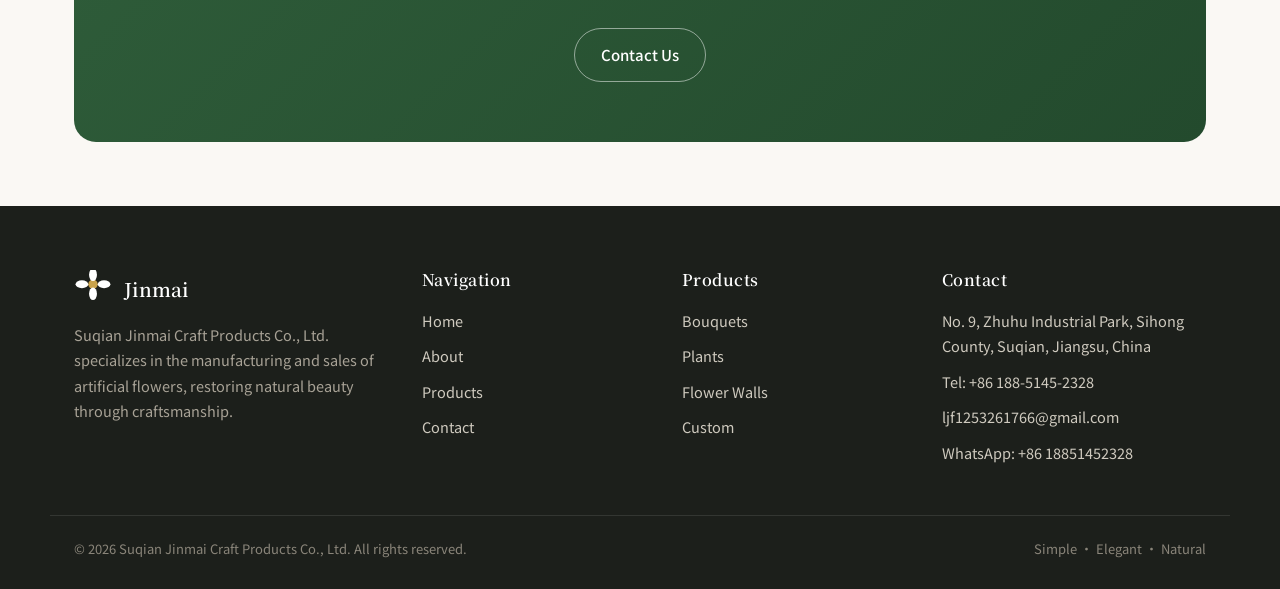
==== commit 2b22d63f: "首页新增展会实拍区块：2张展会图压缩至1280宽后上架，中英双页同步，支持点击放大" ====
--- a/en/index.html
+++ b/en/index.html
@@ -167,6 +167,21 @@
   </div>
 </section>
 
+<!-- ============ Exhibition ============ -->
+<section class="section">
+  <div class="container">
+    <div class="section-head">
+      <span class="eyebrow">Exhibition</span>
+      <h2>Meet Jinmai at the Show</h2>
+      <p>Every artificial flower comes from a real factory and a real booth — see our products and capabilities up close.</p>
+    </div>
+    <div class="factory-grid">
+      <a><img src="../assets/exhibition/exhibition-01.jpg" alt="Jinmai exhibition flower wall display"></a>
+      <a><img src="../assets/exhibition/exhibition-02.jpg" alt="Jinmai exhibition booth"></a>
+    </div>
+  </div>
+</section>
+
 <section class="section-tight">
   <div class="container">
     <div class="cta-band">
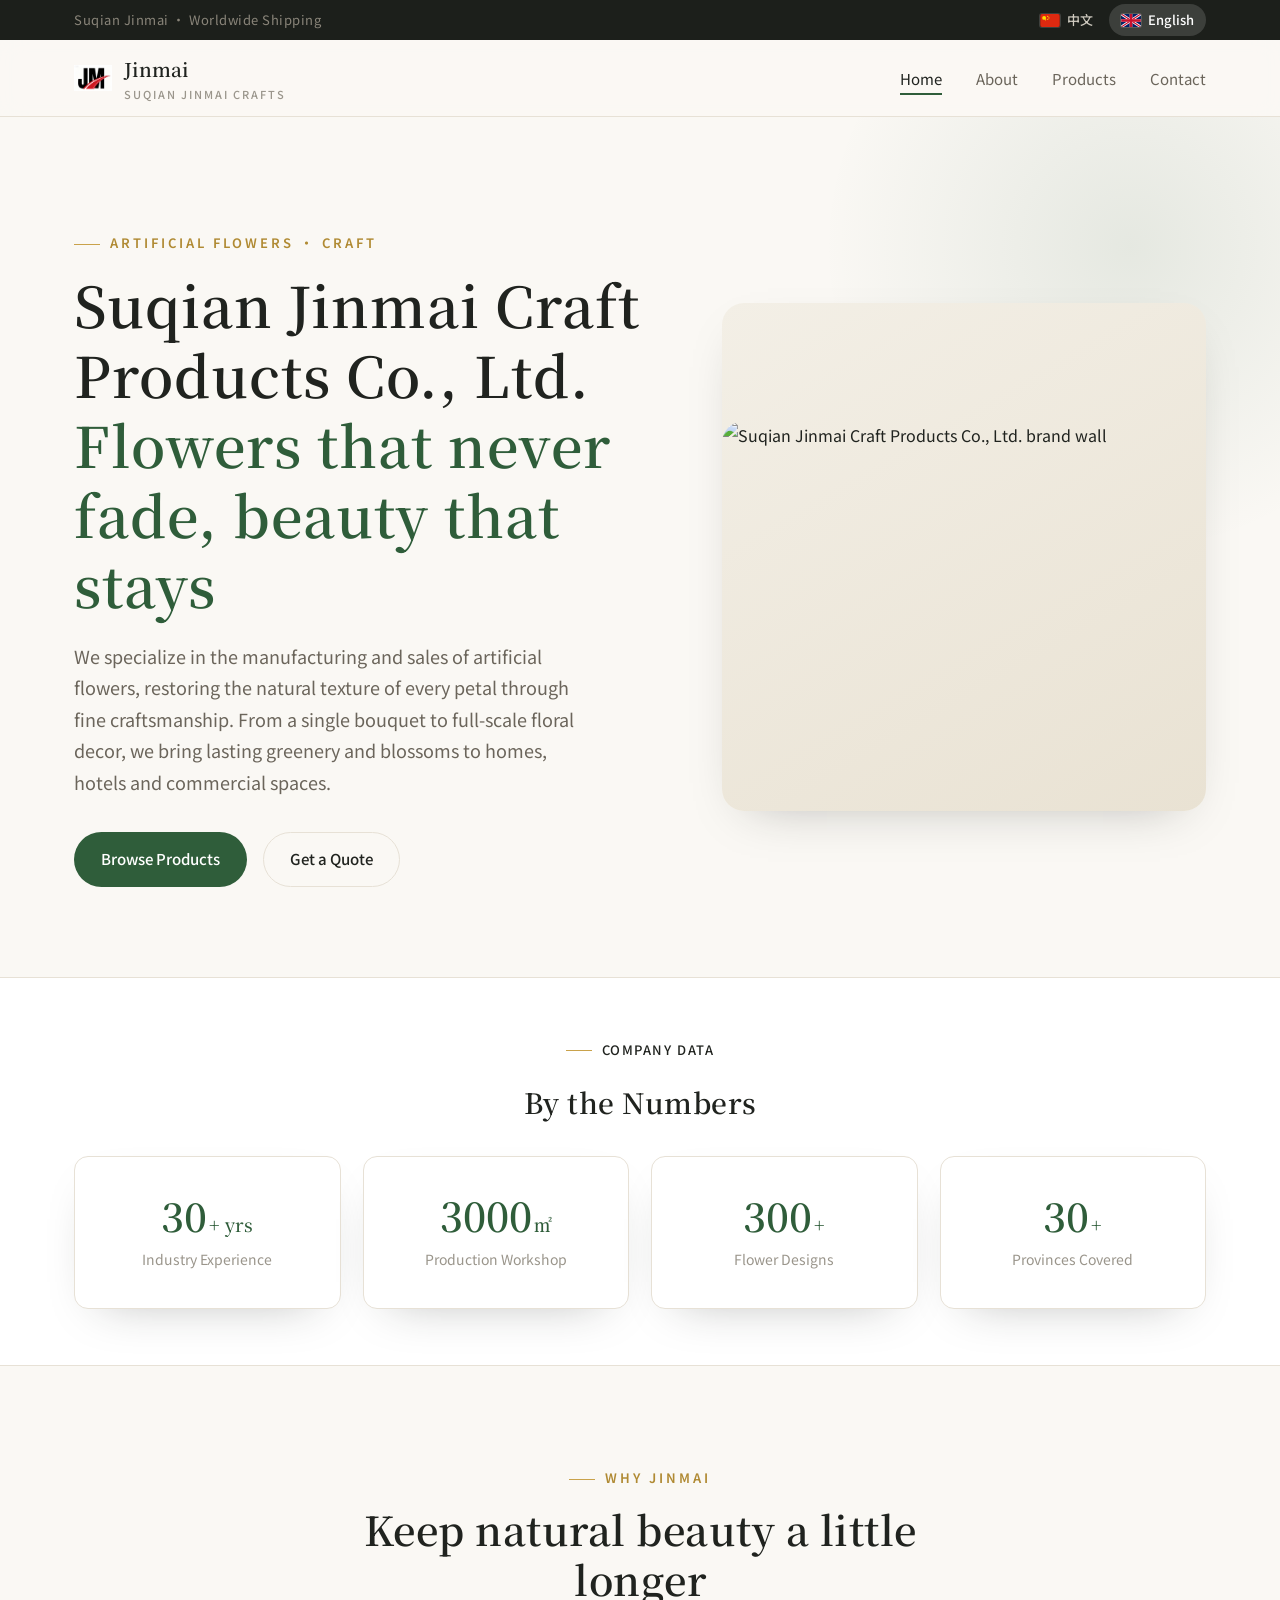
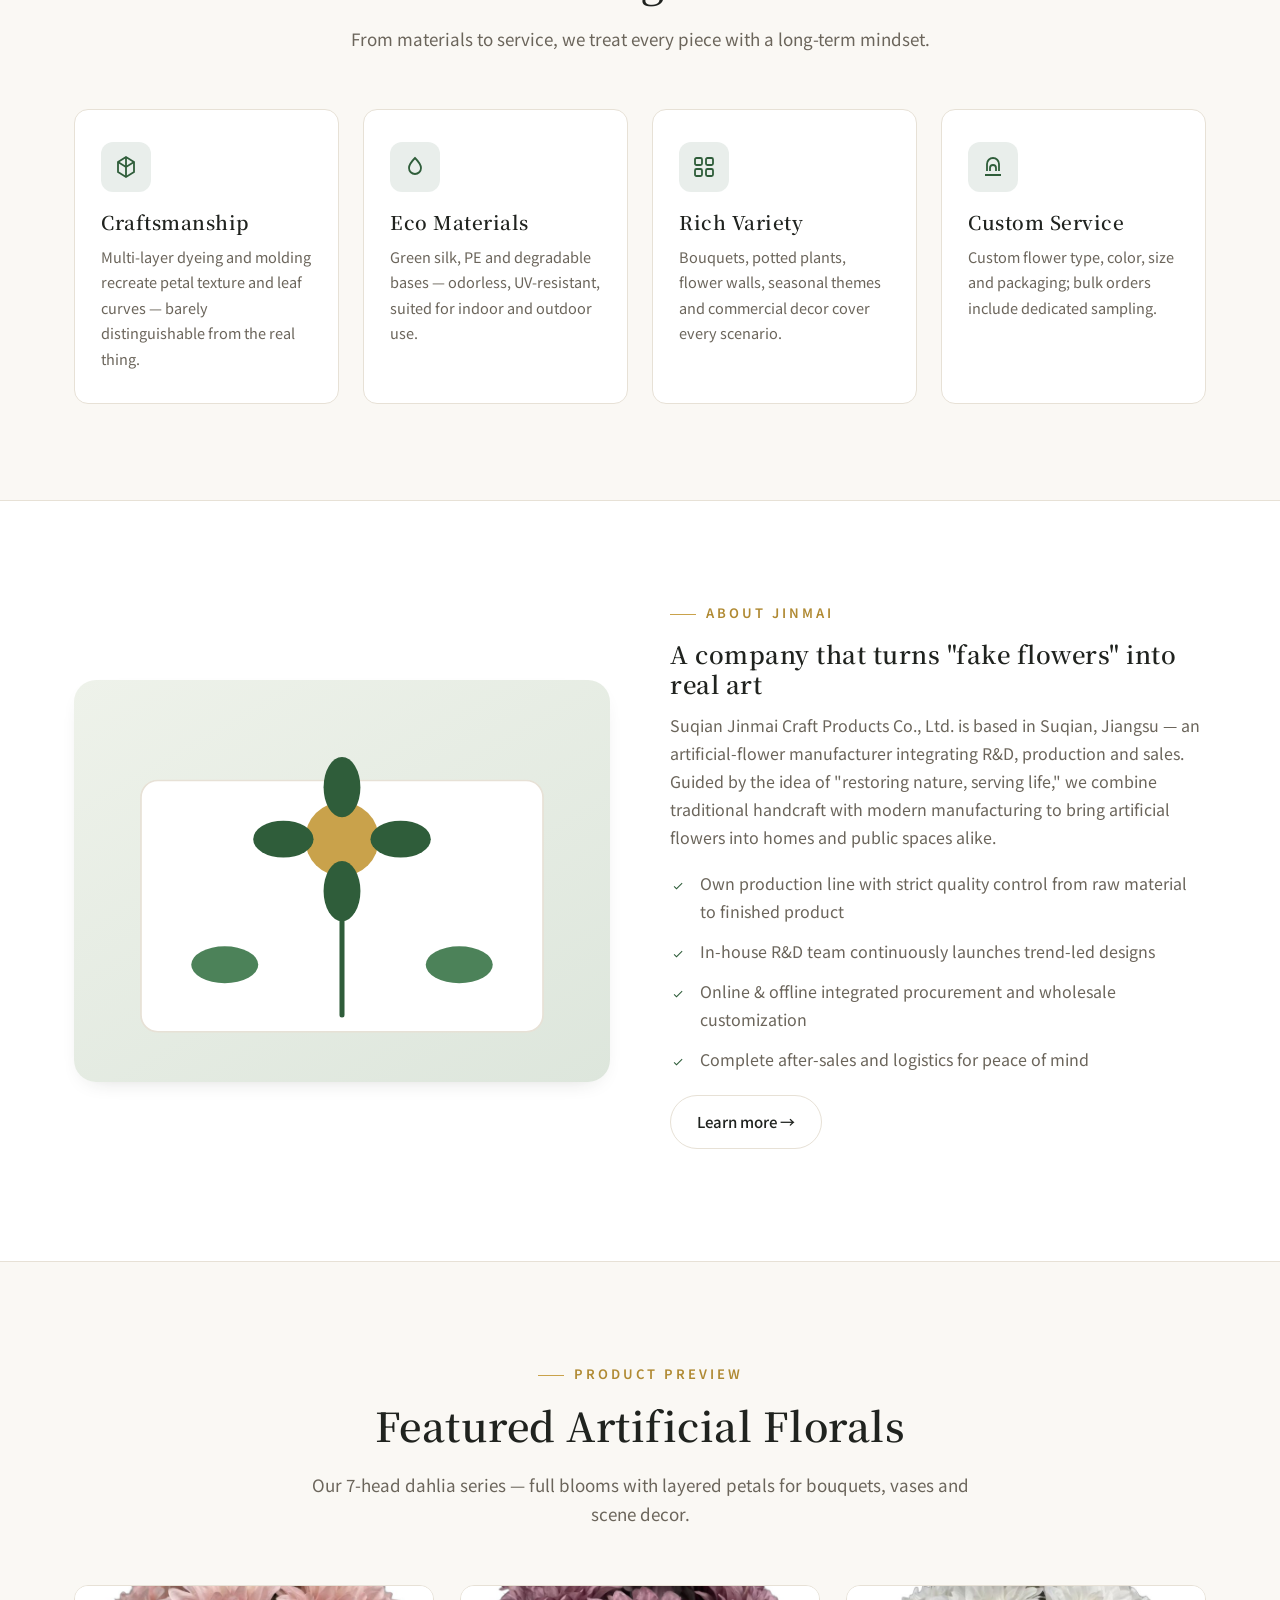
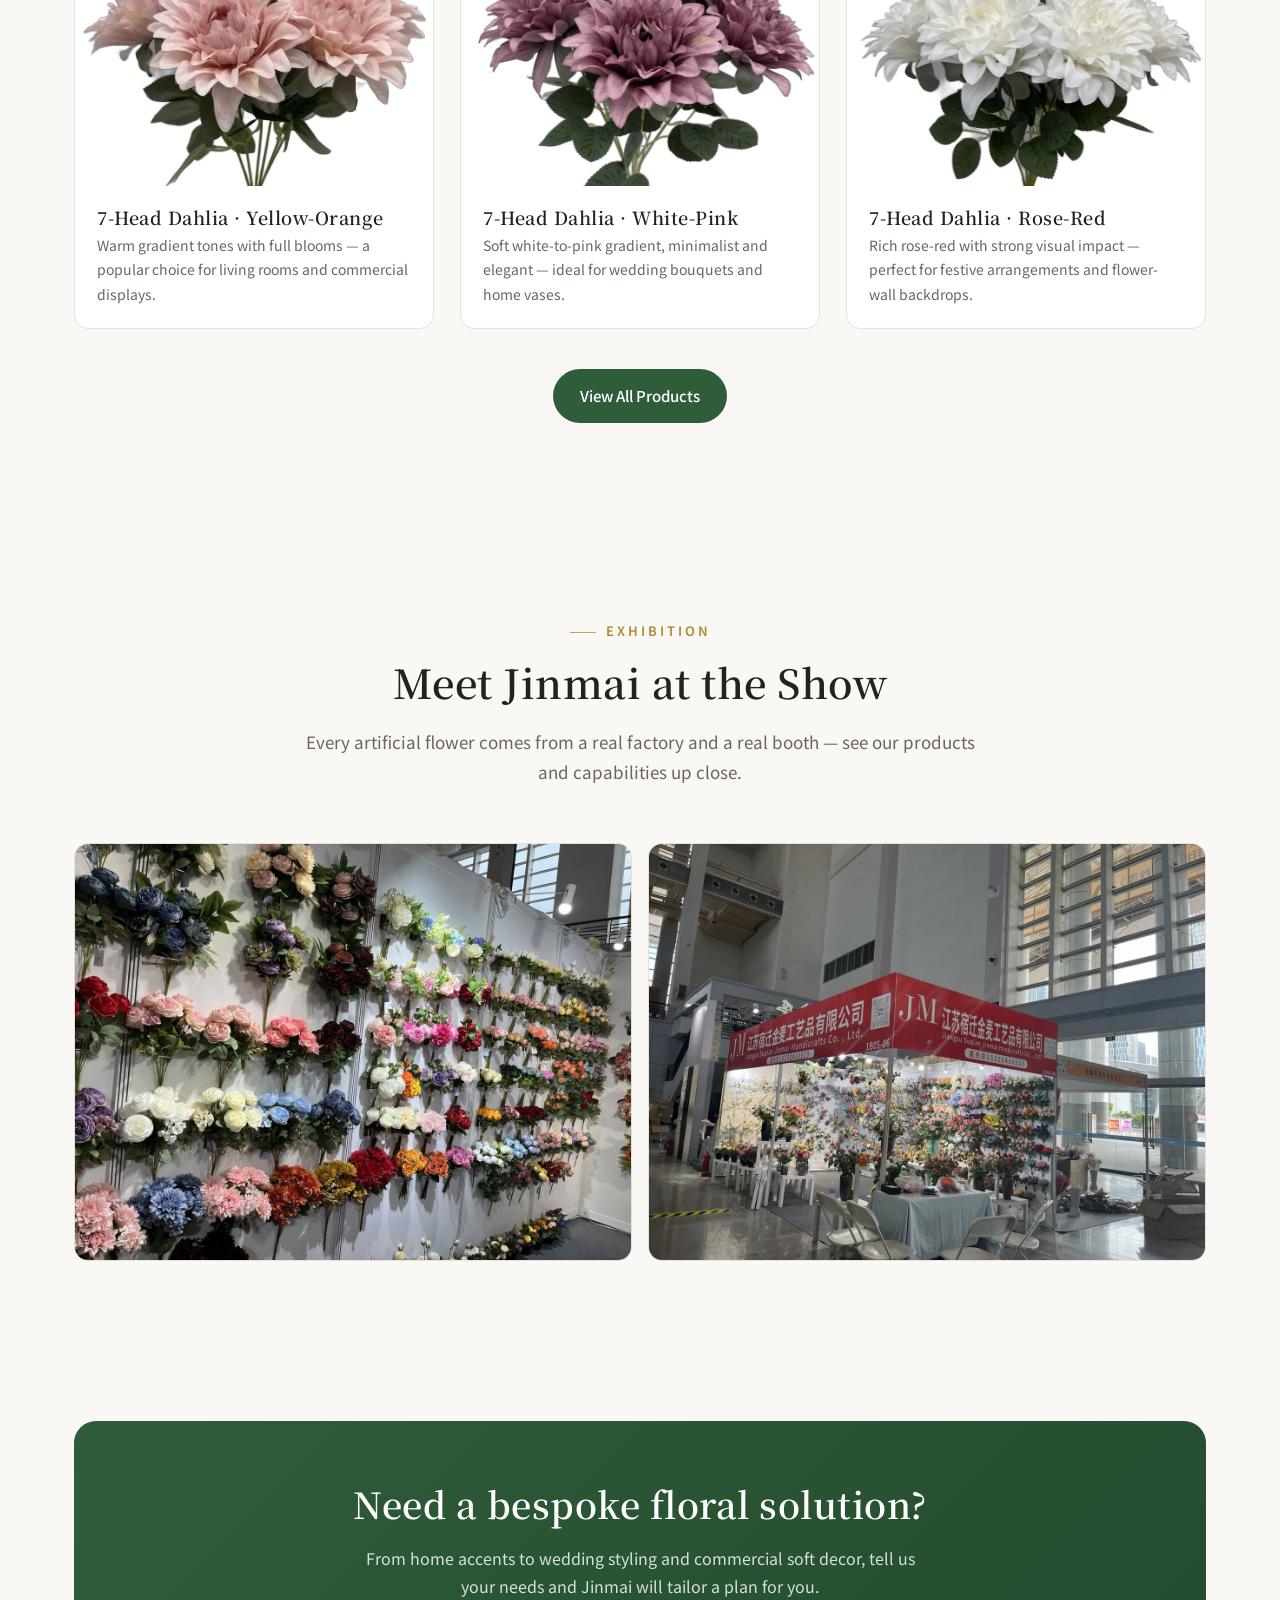
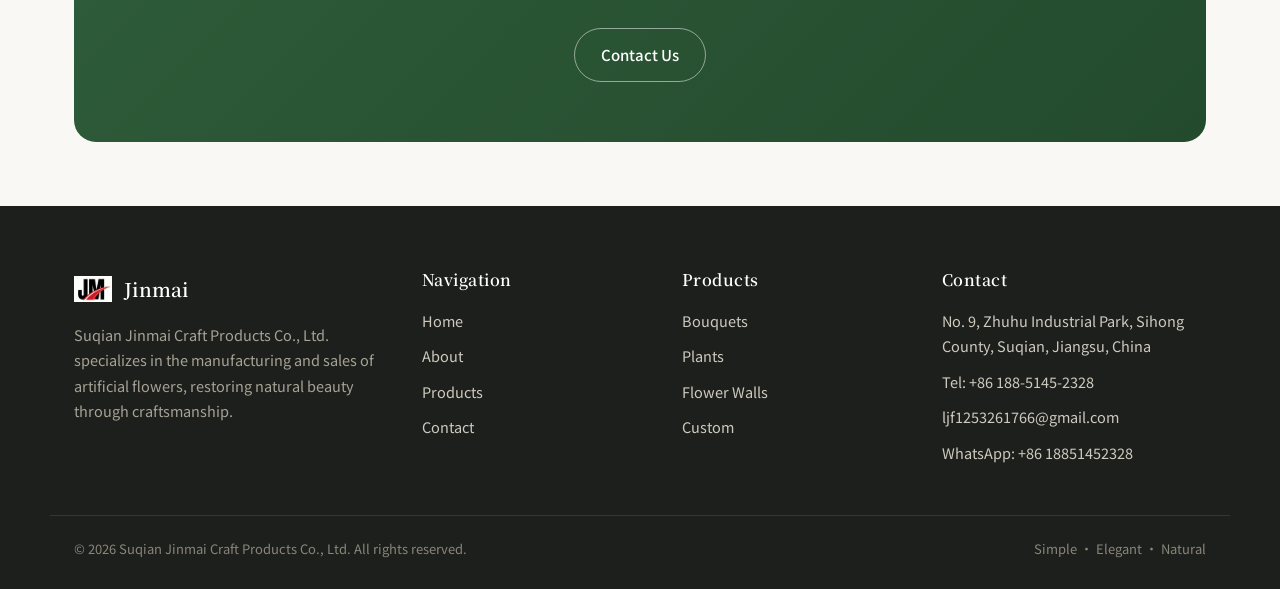
==== commit 6906f715: "replace inline SVG logo with JM logo image on all pages" ====
--- a/en/index.html
+++ b/en/index.html
@@ -9,18 +9,15 @@
 <link rel="preconnect" href="https://fonts.gstatic.com" crossorigin>
 <link href="https://fonts.googleapis.com/css2?family=Noto+Sans+SC:wght@400;500;700&family=Noto+Serif+SC:wght@500;600;700&display=swap" rel="stylesheet">
 <link rel="stylesheet" href="../css/style.css" />
+  <meta name="baidu-site-verification" content="codeva-QiUB0vgYgg" />
+  <meta name="google-site-verification" content="Fa9G5teHjHrF9xwTCtpmVbXDc6eBg2aT5vuTZiyGIMo" />
 </head>
 <body>
 
 <header class="site-header">
   <div class="container nav">
     <a class="brand" href="index.html" aria-label="Suqian Jinmai Craft Products Co., Ltd.">
-      <svg class="mark" viewBox="0 0 48 48" fill="none" xmlns="http://www.w3.org/2000/svg" aria-hidden="true">
-        <circle cx="24" cy="18" r="6" fill="#C9A24B"/>
-        <g fill="#2F5D3A"><ellipse cx="24" cy="6" rx="5" ry="8"/><ellipse cx="38" cy="18" rx="8" ry="5"/><ellipse cx="24" cy="30" rx="5" ry="8"/><ellipse cx="10" cy="18" rx="8" ry="5"/><ellipse cx="13" cy="9" rx="5" ry="6" transform="rotate(-45 13 9)"/><ellipse cx="35" cy="9" rx="5" ry="6" transform="rotate(45 35 9)"/></g>
-        <path d="M24 30 L24 45" stroke="#2F5D3A" stroke-width="2.5" stroke-linecap="round"/>
-        <path d="M24 39 C18 37 16 33 16 33 C22 33 24 37 24 39Z" fill="#2F5D3A"/>
-      </svg>
+      <img class="mark" src="../assets/logo.png" alt="Jinmai JM Logo" />
       <span>Jinmai<small>SUQIAN JINMAI CRAFTS</small></span>
     </a>
     <nav>
@@ -196,10 +193,7 @@
   <div class="container footer-grid">
     <div class="footer-about">
       <a class="brand" href="index.html" style="margin-bottom:14px;">
-        <svg class="mark" viewBox="0 0 48 48" fill="none" xmlns="http://www.w3.org/2000/svg" aria-hidden="true">
-          <circle cx="24" cy="18" r="6" fill="#C9A24B"/>
-          <g fill="#fff"><ellipse cx="24" cy="6" rx="5" ry="8"/><ellipse cx="38" cy="18" rx="8" ry="5"/><ellipse cx="24" cy="30" rx="5" ry="8"/><ellipse cx="10" cy="18" rx="8" ry="5"/></g>
-        </svg>
+        <img class="mark" src="../assets/logo.png" alt="Jinmai JM Logo" />
         <span>Jinmai</span>
       </a>
       <p>Suqian Jinmai Craft Products Co., Ltd. specializes in the manufacturing and sales of artificial flowers, restoring natural beauty through craftsmanship.</p>
@@ -216,5 +210,31 @@
 
 <button class="to-top" id="toTop" aria-label="Back to top"><svg width="20" height="20" viewBox="0 0 24 24" fill="none" stroke="currentColor" stroke-width="2"><path d="M12 19V5M5 12l7-7 7 7"/></svg></button>
 <script src="../js/main.js"></script>
+<script type="application/ld+json">
+{
+  "@context": "https://schema.org",
+  "@type": "Organization",
+  "name": "Suqian Jinmai Craft Products Co., Ltd.",
+  "alternateName": ["Suqian Jinmai", "Jinmai Crafts"],
+  "url": "https://jinmaiflower.com",
+  "logo": "https://jinmaiflower.com/assets/logo.png",
+  "description": "Suqian Jinmai Craft Products Co., Ltd. is an artificial-flower manufacturer based in Suqian, Jiangsu, China. We design, produce and wholesale artificial flowers, plants, flower walls and custom decor, with OEM/ODM and cross-border support.",
+  "address": {
+    "@type": "PostalAddress",
+    "addressCountry": "CN",
+    "addressRegion": "Jiangsu",
+    "addressLocality": "Suqian, Sihong County",
+    "streetAddress": "No. 9, Zhuhu Industrial Park"
+  },
+  "areaServed": ["CN", "Worldwide"],
+  "knowsAbout": ["Artificial flowers", "Silk flowers", "Floral decor", "Cross-border wholesale"],
+  "contactPoint": {
+    "@type": "ContactPoint",
+    "telephone": "+86-188-5145-2328",
+    "email": "ljf1253261766@gmail.com",
+    "contactType": "sales"
+  }
+}
+</script>
 </body>
 </html>
--- a/css/style.css
+++ b/css/style.css
@@ -155,6 +155,7 @@
 .brand .mark {
   width: 38px; height: 38px;
   flex: 0 0 auto;
+  object-fit: contain;
 }
 .brand small {
   display: block;
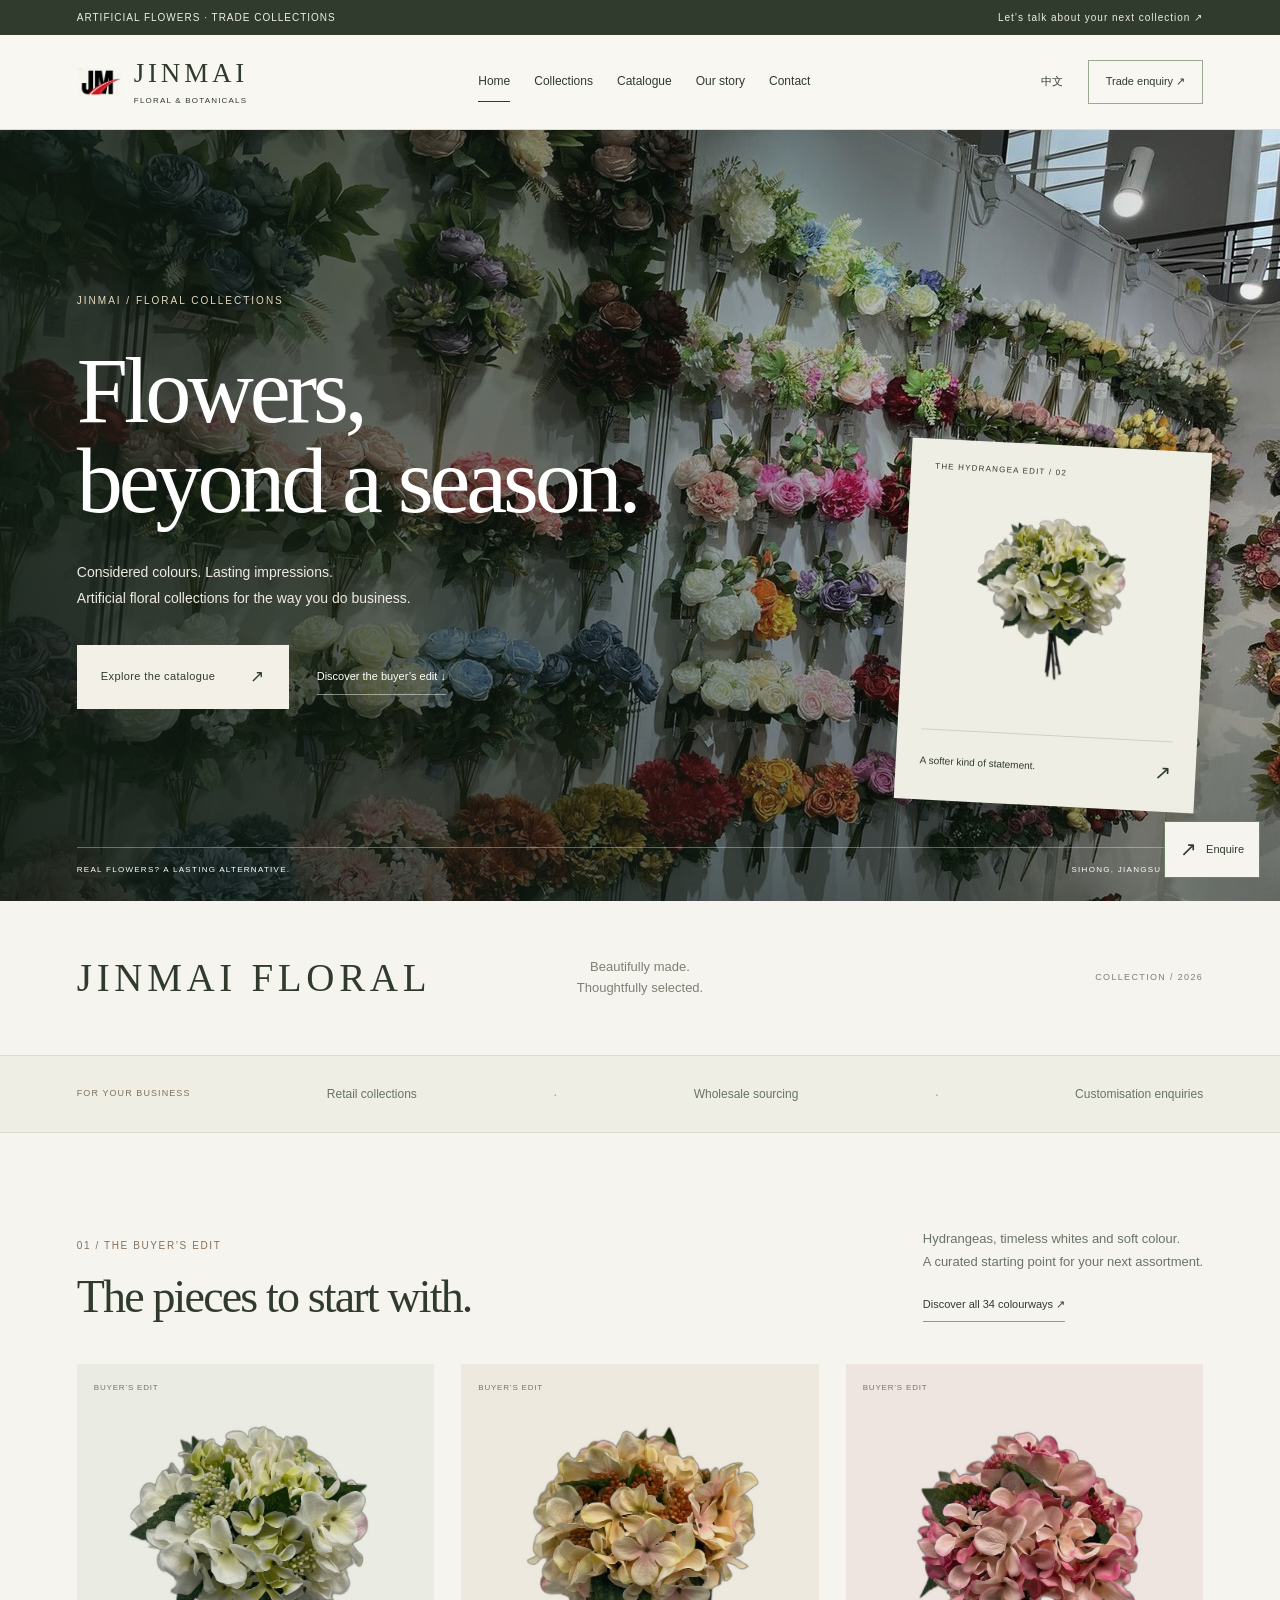
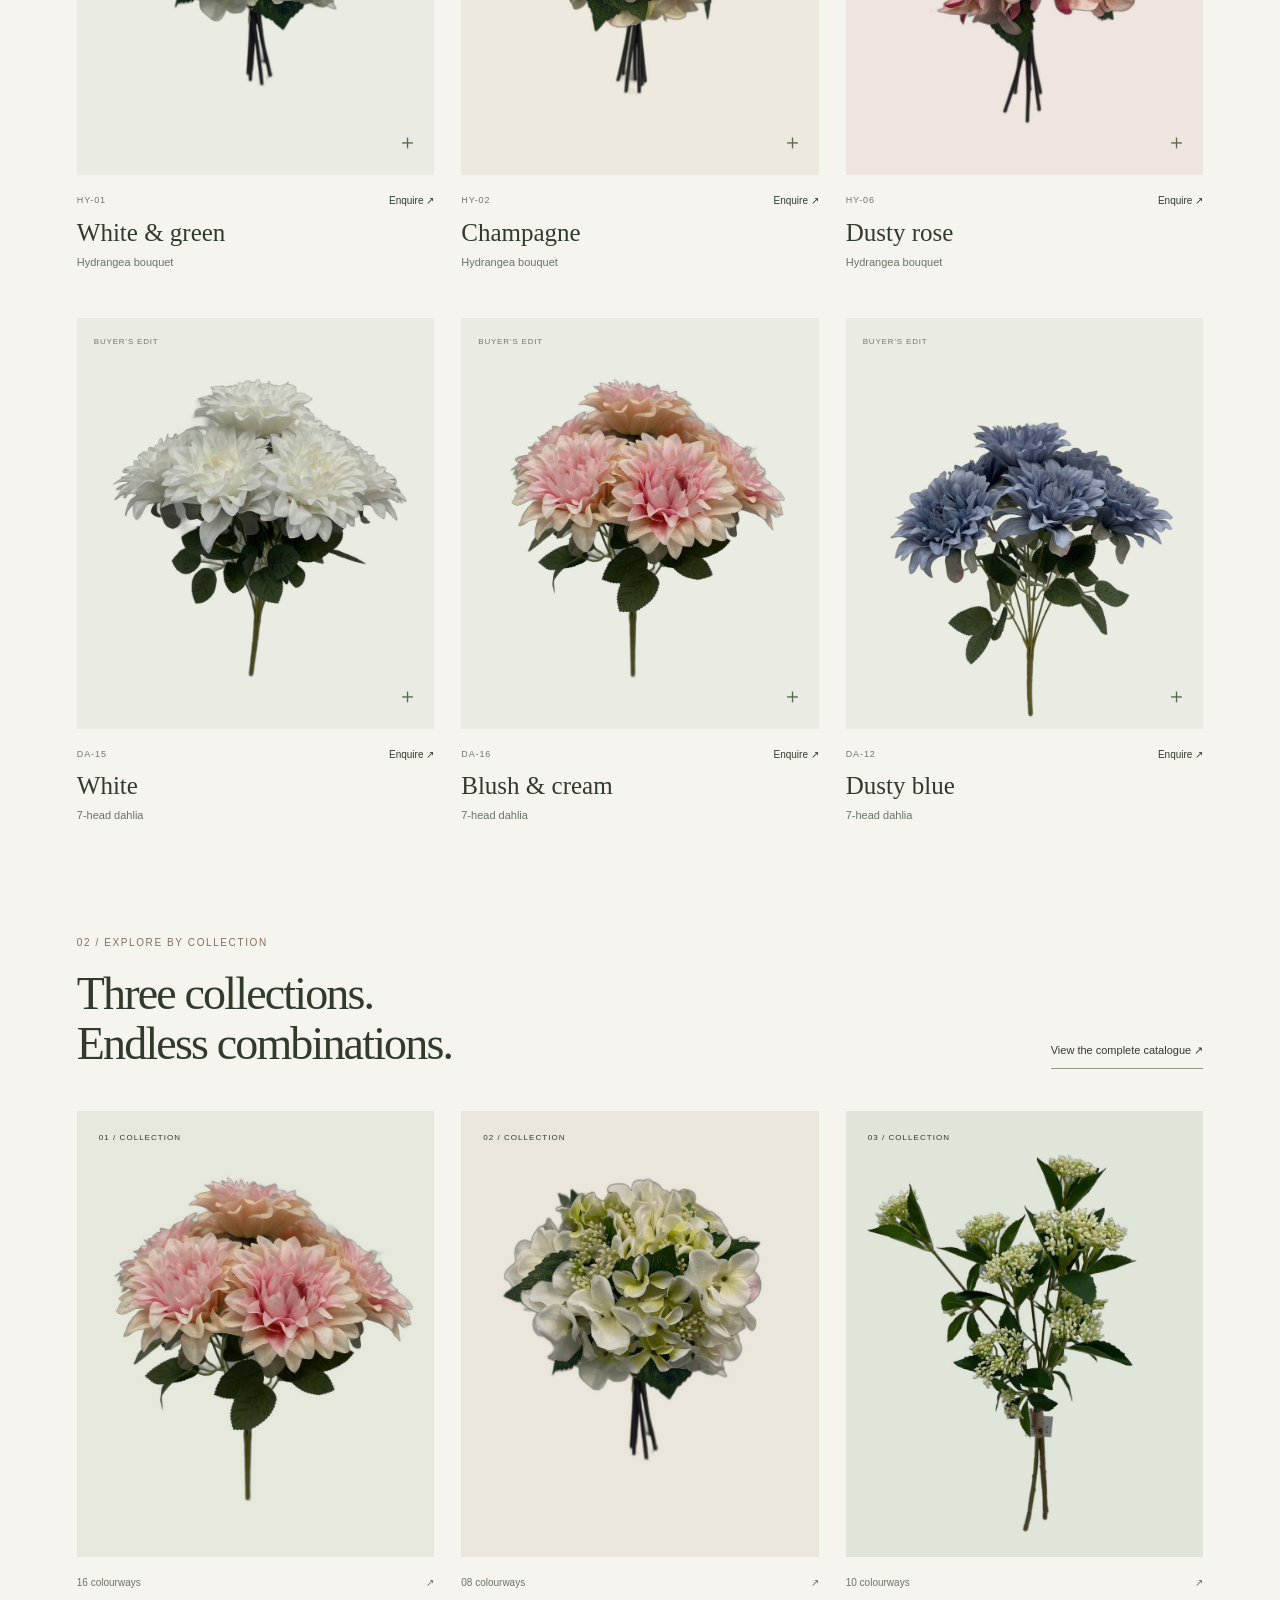
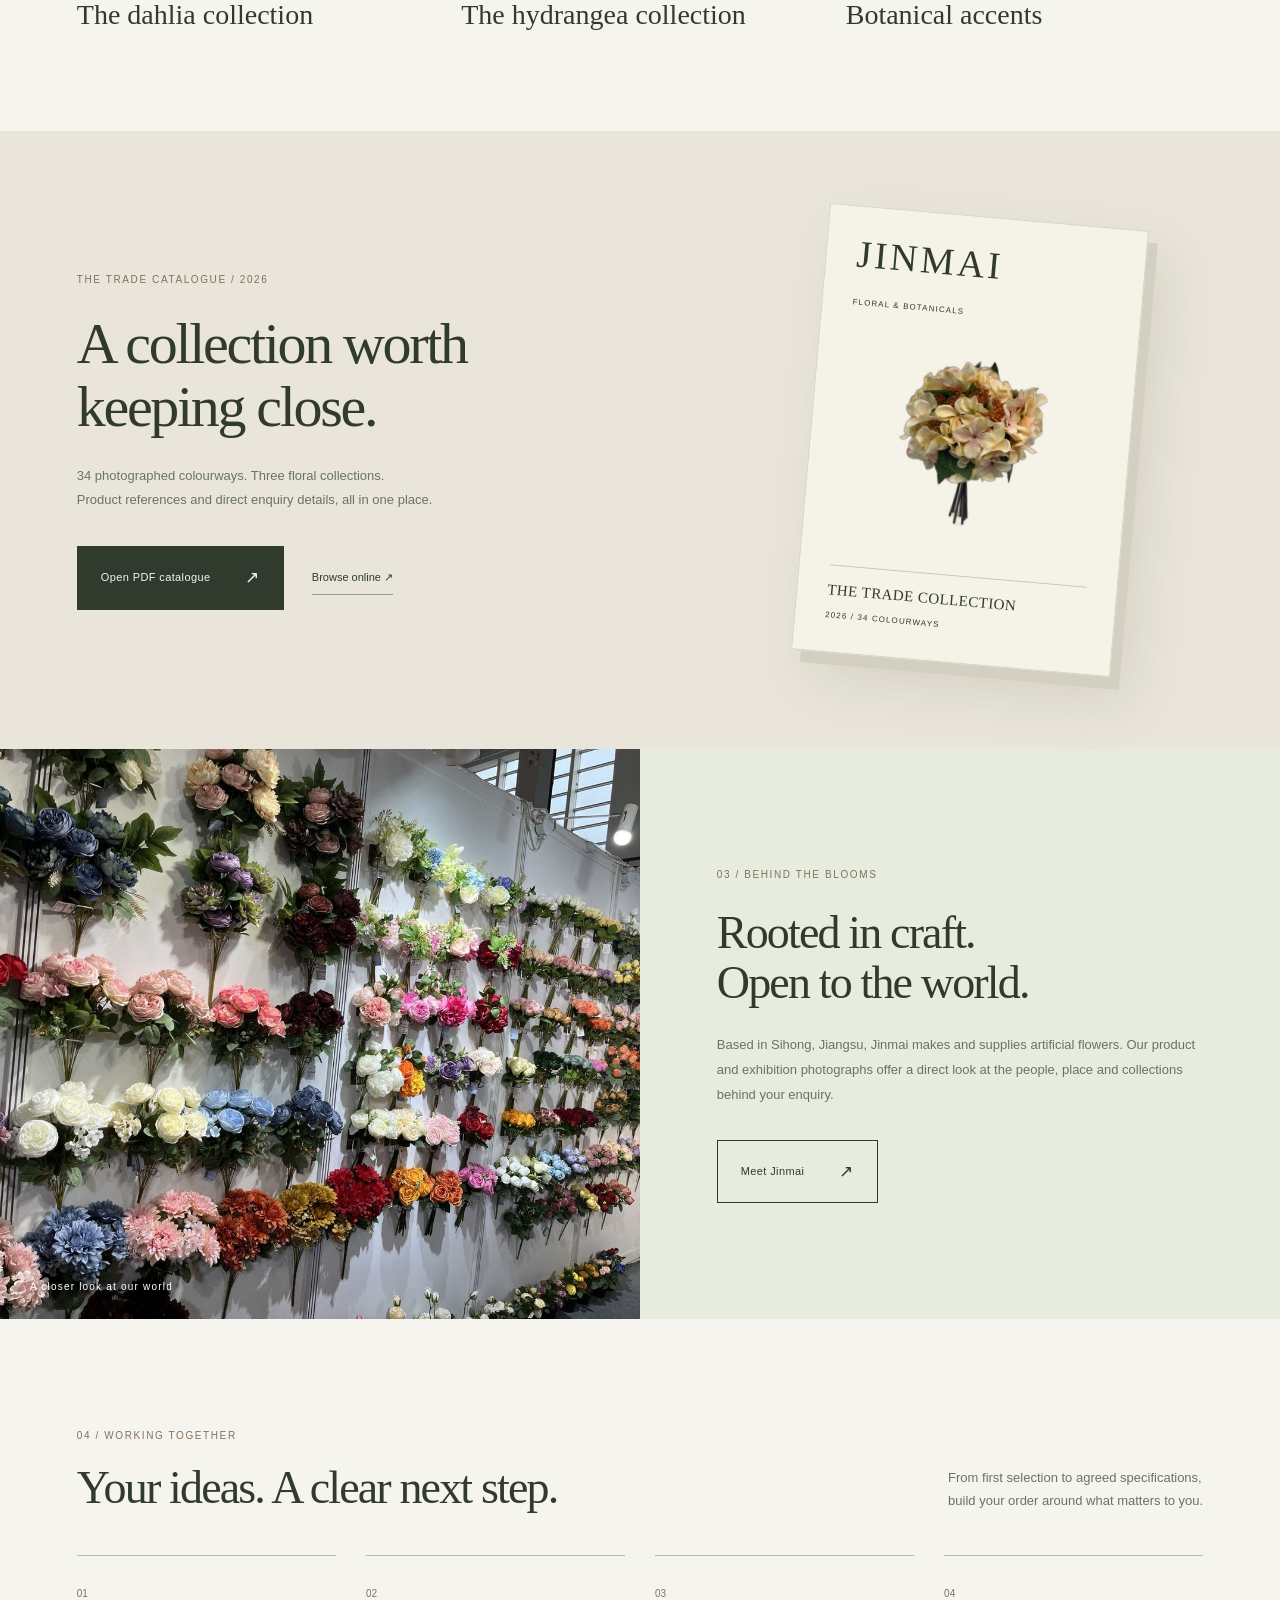
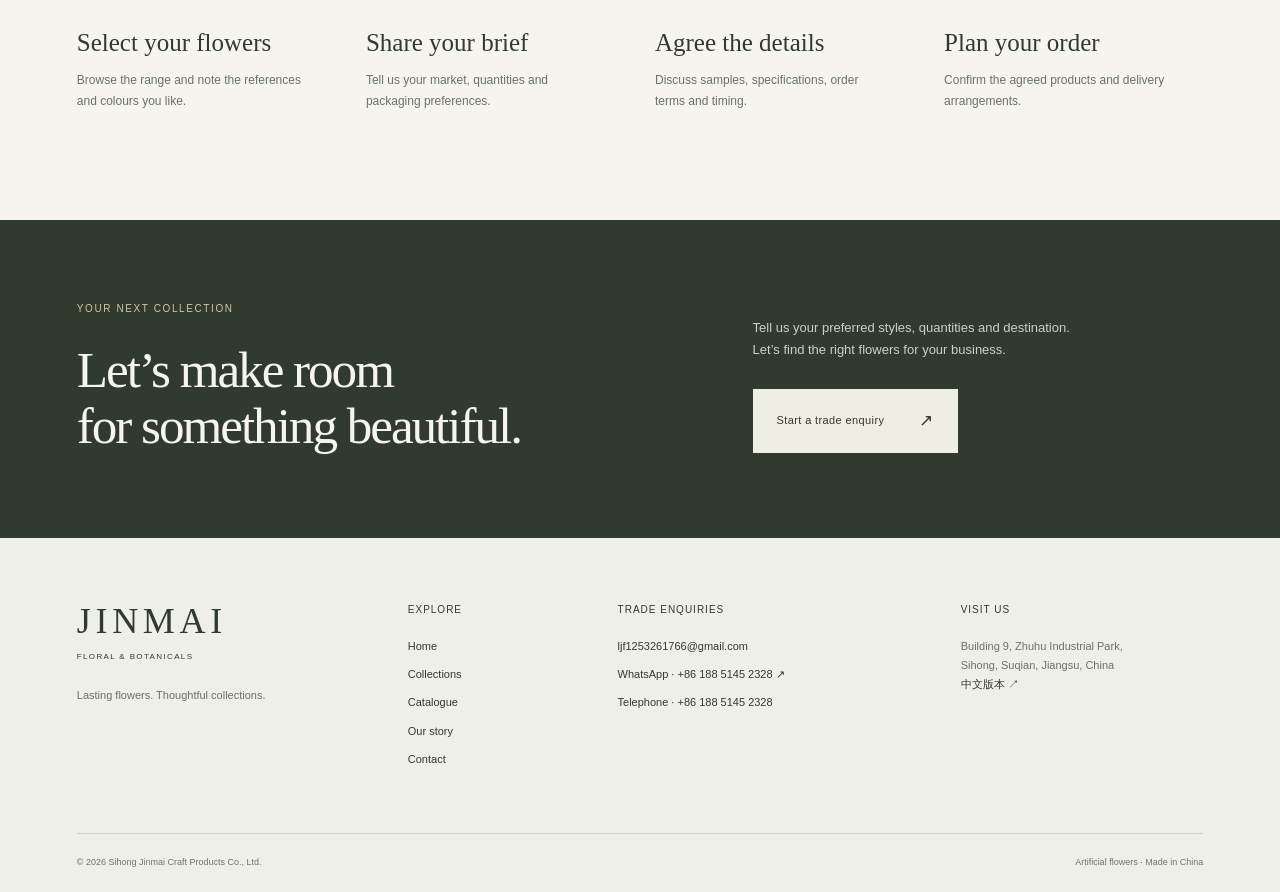
==== commit 41db443e: "Redesign Jinmai trade website and add 34-product catalogue" ====
--- a/en/index.html
+++ b/en/index.html
@@ -1,240 +1,115 @@
-<!DOCTYPE html>
+<!doctype html>
 <html lang="en">
 <head>
-<meta charset="UTF-8" />
-<meta name="viewport" content="width=device-width, initial-scale=1.0" />
-<title>Suqian Jinmai Craft Products Co., Ltd. · Artificial Flowers</title>
-<meta name="description" content="Suqian Jinmai Craft Products Co., Ltd. specializes in the manufacturing and sales of artificial flowers, delivering lasting natural beauty for homes, hotels and commercial spaces." />
-<link rel="preconnect" href="https://fonts.googleapis.com">
-<link rel="preconnect" href="https://fonts.gstatic.com" crossorigin>
-<link href="https://fonts.googleapis.com/css2?family=Noto+Sans+SC:wght@400;500;700&family=Noto+Serif+SC:wght@500;600;700&display=swap" rel="stylesheet">
-<link rel="stylesheet" href="../css/style.css" />
-  <meta name="baidu-site-verification" content="codeva-QiUB0vgYgg" />
-  <meta name="google-site-verification" content="Fa9G5teHjHrF9xwTCtpmVbXDc6eBg2aT5vuTZiyGIMo" />
+<meta charset="utf-8">
+<meta name="viewport" content="width=device-width,initial-scale=1">
+<title>Artificial Flowers for Wholesale & Retail | JINMAI FLORAL</title>
+<meta name="description" content="Explore Jinmai artificial flower collections for wholesale and retail. View real product photographs and discuss colours, samples and packaging with our team.">
+<meta name="theme-color" content="#253e32">
+<link rel="icon" href="../assets/logo.png">
+<link rel="canonical" href="https://jinmaiflower.com/en/">
+<link rel="alternate" hreflang="zh-CN" href="https://jinmaiflower.com/">
+<link rel="alternate" hreflang="en" href="https://jinmaiflower.com/en/">
+<meta property="og:title" content="Artificial Flowers for Wholesale & Retail | JINMAI FLORAL">
+<meta property="og:description" content="Artificial flowers for retail and wholesale collections.">
+<meta property="og:type" content="website">
+<meta property="og:url" content="https://jinmaiflower.com/en/">
+<meta property="og:image" content="https://jinmaiflower.com/assets/real/dahlia/dahlia-16.jpg">
+<meta name="baidu-site-verification" content="codeva-QiUB0vgYgg" />
+<meta name="google-site-verification" content="Fa9G5teHjHrF9xwTCtpmVbXDc6eBg2aT5vuTZiyGIMo" />
+<link rel="stylesheet" href="../css/style.css?v=20261117-v2">
+<script type="application/ld+json">{"@context": "https://schema.org", "@type": "Organization", "name": "泗洪金麦工艺制品有限公司", "alternateName": "Jinmai Floral", "url": "https://jinmaiflower.com/", "logo": "https://jinmaiflower.com/assets/logo.png", "email": "ljf1253261766@gmail.com", "telephone": "+86-188-5145-2328", "address": {"@type": "PostalAddress", "addressCountry": "CN", "addressRegion": "Jiangsu", "addressLocality": "Sihong", "streetAddress": "Building 9, Zhuhu Industrial Park"}}</script>
 </head>
-<body>
-
-<header class="site-header">
-  <div class="container nav">
-    <a class="brand" href="index.html" aria-label="Suqian Jinmai Craft Products Co., Ltd.">
-      <img class="mark" src="../assets/logo.png" alt="Jinmai JM Logo" />
-      <span>Jinmai<small>SUQIAN JINMAI CRAFTS</small></span>
-    </a>
-    <nav>
-      <ul class="nav-links" id="navLinks">
-        <li><a href="index.html" class="active">Home</a></li>
-        <li><a href="about.html">About</a></li>
-        <li><a href="products.html">Products</a></li>
-        <li><a href="contact.html">Contact</a></li>
-      </ul>
-      <button class="nav-toggle" id="navToggle" aria-label="Menu"><span></span><span></span><span></span></button>
-    </nav>
-  </div>
+<body><a class="skip" href="#main">Skip to content</a>
+<div class="announcement">
+<div class="wrap"><span>ARTIFICIAL FLOWERS · TRADE COLLECTIONS</span><a href="contact.html">Let’s talk about your next collection ↗</a>
+</div>
+</div>
+<header class="header">
+<div class="wrap nav"><a class="brand" href="index.html" aria-label="Jinmai Floral — Home"><img src="../assets/logo.png" alt="Jinmai JM" class="logo" loading="eager" decoding="async" fetchpriority="high"><span>JINMAI<span class="brand-sub">FLORAL & BOTANICALS</span></span></a>
+<nav id="navigation" aria-label="Main navigation"><a href="index.html" aria-current="page">Home</a><a href="products.html">Collections</a><a href="catalogue.html">Catalogue</a><a href="about.html">Our story</a><a href="contact.html">Contact</a>
+</nav>
+<div class="nav-actions"><a class="language" href="../index.html" lang="zh-CN">中文</a><a class="nav-quote" href="contact.html">Trade enquiry ↗</a><button class="menu-toggle" aria-expanded="false" aria-controls="navigation" aria-label="Open menu"><span></span><span></span></button>
+</div>
+</div>
 </header>
-
-<section class="hero">
-  <div class="container hero-grid">
-    <div>
-      <span class="eyebrow">Artificial Flowers · Craft</span>
-      <h1>Suqian Jinmai Craft Products Co., Ltd.<br><span class="accent">Flowers that never fade, beauty that stays</span></h1>
-      <p class="lead">We specialize in the manufacturing and sales of artificial flowers, restoring the natural texture of every petal through fine craftsmanship. From a single bouquet to full-scale floral decor, we bring lasting greenery and blossoms to homes, hotels and commercial spaces.</p>
-      <div class="hero-cta">
-        <a href="products.html" class="btn btn-primary">Browse Products</a>
-        <a href="contact.html" class="btn btn-ghost">Get a Quote</a>
-      </div>
-    </div>
-    <div class="hero-visual">
-      <img src="assets/jinmai.jpg" alt="Suqian Jinmai Craft Products Co., Ltd. brand wall" class="hero-photo" style="width:100%; aspect-ratio:16/9; object-fit:cover; border-radius:var(--radius-lg); box-shadow:var(--shadow-md); display:block;">
-    </div>
-  </div>
+<main id="main">
+<section class="hero hero-editorial"><img class="hero-scene" src="../assets/exhibition/exhibition-01.jpg" alt="Jinmai floral collection, photographed at our exhibition display" fetchpriority="high"><div class="hero-shade"></div><div class="wrap editorial-layout"><div class="editorial-copy"><span class="eyebrow">JINMAI / FLORAL COLLECTIONS</span><h1>Flowers,<br>beyond a season.</h1><p>Considered colours. Lasting impressions.<br>Artificial floral collections for the way you do business.</p><div class="hero-buttons"><a class="button solid" href="catalogue.html">Explore the catalogue<span aria-hidden="true">↗</span></a><a class="hero-secondary" href="#buyers-edit">Discover the buyer’s edit ↓</a></div></div><a class="hero-feature" href="products.html?collection=hydrangea"><span>THE HYDRANGEA EDIT / 02</span><img src="../assets/real/hydrangea/hydrangea-01.jpg" alt="White and green hydrangea bouquet"><div><span>A softer kind of statement.</span><b>↗</b></div></a><div class="hero-bottom"><span>REAL FLOWERS? A LASTING ALTERNATIVE.</span><span>SIHONG, JIANGSU · CHINA</span></div></div></section><div class="brand-statement wrap"><span>JINMAI FLORAL</span><p>Beautifully made.<br>Thoughtfully selected.</p><span>COLLECTION / 2026</span></div><div class="trade-strip">
+<div class="wrap"><span>FOR YOUR BUSINESS</span>
+<p>Retail collections</p><i>·</i>
+<p>Wholesale sourcing</p><i>·</i>
+<p>Customisation enquiries</p>
+</div>
+</div>
+<section class="section buyers-edit" id="buyers-edit"><div class="wrap"><div class="section-heading"><div><span class="eyebrow">01 / THE BUYER’S EDIT</span><h2>The pieces to start with.</h2></div><div><p>Hydrangeas, timeless whites and soft colour.<br>A curated starting point for your next assortment.</p><a class="text-link" href="products.html">Discover all 34 colourways ↗</a></div></div><div class="buyer-grid"><article class="product" data-category="hydrangea" data-search="HY-01 Hydrangea bouquet · White &amp; green hydrangea"><button class="product-image" data-preview="../assets/real/hydrangea/hydrangea-01.jpg" data-caption="Hydrangea bouquet · White &amp; green / HY-01" aria-label="View Hydrangea bouquet · White &amp; green"><span class="edit-badge">BUYER’S EDIT</span><img src="../assets/real/hydrangea/hydrangea-01.jpg" alt="Hydrangea bouquet · White &amp; green" loading="lazy" decoding="async"><span class="zoom" aria-hidden="true">＋</span></button><div class="product-meta"><span>HY-01</span><a class="inquire" href="contact.html?product=HY-01%20/%20Hydrangea%20bouquet%20%C2%B7%20White%20%26%20green">Enquire ↗</a></div><h3>White & green</h3><p>Hydrangea bouquet</p></article><article class="product" data-category="hydrangea" data-search="HY-02 Hydrangea bouquet · Champagne hydrangea"><button class="product-image" data-preview="../assets/real/hydrangea/hydrangea-02.jpg" data-caption="Hydrangea bouquet · Champagne / HY-02" aria-label="View Hydrangea bouquet · Champagne"><span class="edit-badge">BUYER’S EDIT</span><img src="../assets/real/hydrangea/hydrangea-02.jpg" alt="Hydrangea bouquet · Champagne" loading="lazy" decoding="async"><span class="zoom" aria-hidden="true">＋</span></button><div class="product-meta"><span>HY-02</span><a class="inquire" href="contact.html?product=HY-02%20/%20Hydrangea%20bouquet%20%C2%B7%20Champagne">Enquire ↗</a></div><h3>Champagne</h3><p>Hydrangea bouquet</p></article><article class="product" data-category="hydrangea" data-search="HY-06 Hydrangea bouquet · Dusty rose hydrangea"><button class="product-image" data-preview="../assets/real/hydrangea/hydrangea-06.jpg" data-caption="Hydrangea bouquet · Dusty rose / HY-06" aria-label="View Hydrangea bouquet · Dusty rose"><span class="edit-badge">BUYER’S EDIT</span><img src="../assets/real/hydrangea/hydrangea-06.jpg" alt="Hydrangea bouquet · Dusty rose" loading="lazy" decoding="async"><span class="zoom" aria-hidden="true">＋</span></button><div class="product-meta"><span>HY-06</span><a class="inquire" href="contact.html?product=HY-06%20/%20Hydrangea%20bouquet%20%C2%B7%20Dusty%20rose">Enquire ↗</a></div><h3>Dusty rose</h3><p>Hydrangea bouquet</p></article><article class="product" data-category="dahlia" data-search="DA-15 7-head dahlia · White dahlia"><button class="product-image" data-preview="../assets/real/dahlia/dahlia-15.jpg" data-caption="7-head dahlia · White / DA-15" aria-label="View 7-head dahlia · White"><span class="edit-badge">BUYER’S EDIT</span><img src="../assets/real/dahlia/dahlia-15.jpg" alt="7-head dahlia · White" loading="lazy" decoding="async"><span class="zoom" aria-hidden="true">＋</span></button><div class="product-meta"><span>DA-15</span><a class="inquire" href="contact.html?product=DA-15%20/%207-head%20dahlia%20%C2%B7%20White">Enquire ↗</a></div><h3>White</h3><p>7-head dahlia</p></article><article class="product" data-category="dahlia" data-search="DA-16 7-head dahlia · Blush &amp; cream dahlia"><button class="product-image" data-preview="../assets/real/dahlia/dahlia-16.jpg" data-caption="7-head dahlia · Blush &amp; cream / DA-16" aria-label="View 7-head dahlia · Blush &amp; cream"><span class="edit-badge">BUYER’S EDIT</span><img src="../assets/real/dahlia/dahlia-16.jpg" alt="7-head dahlia · Blush &amp; cream" loading="lazy" decoding="async"><span class="zoom" aria-hidden="true">＋</span></button><div class="product-meta"><span>DA-16</span><a class="inquire" href="contact.html?product=DA-16%20/%207-head%20dahlia%20%C2%B7%20Blush%20%26%20cream">Enquire ↗</a></div><h3>Blush & cream</h3><p>7-head dahlia</p></article><article class="product" data-category="dahlia" data-search="DA-12 7-head dahlia · Dusty blue dahlia"><button class="product-image" data-preview="../assets/real/dahlia/dahlia-12.jpg" data-caption="7-head dahlia · Dusty blue / DA-12" aria-label="View 7-head dahlia · Dusty blue"><span class="edit-badge">BUYER’S EDIT</span><img src="../assets/real/dahlia/dahlia-12.jpg" alt="7-head dahlia · Dusty blue" loading="lazy" decoding="async"><span class="zoom" aria-hidden="true">＋</span></button><div class="product-meta"><span>DA-12</span><a class="inquire" href="contact.html?product=DA-12%20/%207-head%20dahlia%20%C2%B7%20Dusty%20blue">Enquire ↗</a></div><h3>Dusty blue</h3><p>7-head dahlia</p></article></div></div></section><section class="collection-section wrap"><div class="section-heading"><div><span class="eyebrow">02 / EXPLORE BY COLLECTION</span><h2>Three collections.<br>Endless combinations.</h2></div><a class="text-link" href="catalogue.html">View the complete catalogue ↗</a></div><div class="collection-tiles"><a class="collection-tile" href="products.html?collection=dahlia"><div><span class="tile-number">01 / COLLECTION</span><img src="../assets/real/dahlia/dahlia-16.jpg" alt="The dahlia collection" loading="lazy"></div><p>16 colourways <span>↗</span></p><h3>The dahlia collection</h3></a><a class="collection-tile" href="products.html?collection=hydrangea"><div><span class="tile-number">02 / COLLECTION</span><img src="../assets/real/hydrangea/hydrangea-01.jpg" alt="The hydrangea collection" loading="lazy"></div><p>08 colourways <span>↗</span></p><h3>The hydrangea collection</h3></a><a class="collection-tile" href="products.html?collection=miziguo"><div><span class="tile-number">03 / COLLECTION</span><img src="../assets/real/miziguo/miziguo-03.jpg" alt="Botanical accents" loading="lazy"></div><p>10 colourways <span>↗</span></p><h3>Botanical accents</h3></a></div></section><section class="catalogue-banner"><div class="wrap"><div><span class="eyebrow">THE TRADE CATALOGUE / 2026</span><h2>A collection worth<br>keeping close.</h2><p>34 photographed colourways. Three floral collections.<br>Product references and direct enquiry details, all in one place.</p><div class="hero-buttons"><a class="button solid" href="../assets/catalogue/jinmai-trade-catalogue-2026.pdf">Open PDF catalogue<span aria-hidden="true">↗</span></a><a class="text-link" href="catalogue.html">Browse online ↗</a></div></div><a class="catalogue-cover" href="../assets/catalogue/jinmai-trade-catalogue-2026.pdf"><span>JINMAI<br><small>FLORAL & BOTANICALS</small></span><img src="../assets/real/hydrangea/hydrangea-02.jpg" alt="Jinmai trade catalogue cover"><div>THE TRADE COLLECTION<br><small>2026 / 34 COLOURWAYS</small></div></a></div></section><section class="story-band">
+<div class="story-photo"><img src="../assets/exhibition/exhibition-01.jpg" alt="Jinmai artificial flower collection on display at a trade exhibition" class="" loading="lazy" decoding="async"><span>A closer look at our world</span>
+</div>
+<div class="story-copy"><span class="eyebrow">03 / BEHIND THE BLOOMS</span>
+<h2>Rooted in craft.<br>Open to the world.</h2>
+<p>Based in Sihong, Jiangsu, Jinmai makes and supplies artificial flowers. Our product and exhibition photographs offer a direct look at the people, place and collections behind your enquiry.</p><a class="button outline" href="about.html">Meet Jinmai<span aria-hidden="true">↗</span></a>
+</div>
 </section>
-
-<section class="trust">
-  <div class="container">
-    <div class="stats-head">
-      <span class="eyebrow">Company Data</span>
-      <h2>By the Numbers</h2>
-    </div>
-    <div class="stats-grid">
-      <div class="stat-card">
-        <div class="stat-num">30<span class="unit">+ yrs</span></div>
-        <div class="stat-label">Industry Experience</div>
-      </div>
-      <div class="stat-card">
-        <div class="stat-num">3000<span class="unit">㎡</span></div>
-        <div class="stat-label">Production Workshop</div>
-      </div>
-      <div class="stat-card">
-        <div class="stat-num">300<span class="unit">+</span></div>
-        <div class="stat-label">Flower Designs</div>
-      </div>
-      <div class="stat-card">
-        <div class="stat-num">30<span class="unit">+</span></div>
-        <div class="stat-label">Provinces Covered</div>
-      </div>
-    </div>
-  </div>
+<section class="section">
+<div class="wrap">
+<div class="section-heading">
+<div><span class="eyebrow">04 / WORKING TOGETHER</span>
+<h2>Your ideas. A clear next step.</h2>
+</div>
+<p>From first selection to agreed specifications,<br>build your order around what matters to you.</p>
+</div>
+<div class="steps">
+<div class="step"><span>01</span>
+<h3>Select your flowers</h3>
+<p>Browse the range and note the references and colours you like.</p>
+</div>
+<div class="step"><span>02</span>
+<h3>Share your brief</h3>
+<p>Tell us your market, quantities and packaging preferences.</p>
+</div>
+<div class="step"><span>03</span>
+<h3>Agree the details</h3>
+<p>Discuss samples, specifications, order terms and timing.</p>
+</div>
+<div class="step"><span>04</span>
+<h3>Plan your order</h3>
+<p>Confirm the agreed products and delivery arrangements.</p>
+</div>
+</div>
+</div>
 </section>
-
-<section class="section">
-  <div class="container">
-    <div class="section-head">
-      <span class="eyebrow">Why Jinmai</span>
-      <h2>Keep natural beauty a little longer</h2>
-      <p>From materials to service, we treat every piece with a long-term mindset.</p>
-    </div>
-    <div class="feature-grid">
-      <div class="feature-card">
-        <div class="ic"><svg width="24" height="24" viewBox="0 0 24 24" fill="none" stroke="currentColor" stroke-width="1.8"><path d="M12 2 4 7v10l8 5 8-5V7z"/><path d="M12 2v20M4 7l8 5 8-5"/></svg></div>
-        <h3>Craftsmanship</h3>
-        <p>Multi-layer dyeing and molding recreate petal texture and leaf curves — barely distinguishable from the real thing.</p>
-      </div>
-      <div class="feature-card">
-        <div class="ic"><svg width="24" height="24" viewBox="0 0 24 24" fill="none" stroke="currentColor" stroke-width="1.8"><path d="M12 3c4 4 6 7 6 10a6 6 0 1 1-12 0c0-3 2-6 6-10z"/></svg></div>
-        <h3>Eco Materials</h3>
-        <p>Green silk, PE and degradable bases — odorless, UV-resistant, suited for indoor and outdoor use.</p>
-      </div>
-      <div class="feature-card">
-        <div class="ic"><svg width="24" height="24" viewBox="0 0 24 24" fill="none" stroke="currentColor" stroke-width="1.8"><rect x="3" y="3" width="7" height="7" rx="1.5"/><rect x="14" y="3" width="7" height="7" rx="1.5"/><rect x="3" y="14" width="7" height="7" rx="1.5"/><rect x="14" y="14" width="7" height="7" rx="1.5"/></svg></div>
-        <h3>Rich Variety</h3>
-        <p>Bouquets, potted plants, flower walls, seasonal themes and commercial decor cover every scenario.</p>
-      </div>
-      <div class="feature-card">
-        <div class="ic"><svg width="24" height="24" viewBox="0 0 24 24" fill="none" stroke="currentColor" stroke-width="1.8"><path d="M4 20h16M6 16V9a6 6 0 0 1 12 0v7"/><path d="M9 16v-3a3 3 0 0 1 6 0v3"/></svg></div>
-        <h3>Custom Service</h3>
-        <p>Custom flower type, color, size and packaging; bulk orders include dedicated sampling.</p>
-      </div>
-    </div>
-  </div>
+<section class="trade-cta">
+<div class="wrap">
+<div><span class="eyebrow">YOUR NEXT COLLECTION</span>
+<h2>Let’s make room<br>for something beautiful.</h2>
+</div>
+<div>
+<p>Tell us your preferred styles, quantities and destination. Let’s find the right flowers for your business.</p><a class="button solid" href="contact.html">Start a trade enquiry<span aria-hidden="true">↗</span></a>
+</div>
+</div>
 </section>
-
-<section class="section" style="background:var(--surface);border-top:1px solid var(--line);border-bottom:1px solid var(--line);">
-  <div class="container split">
-    <div class="split-visual">
-      <svg viewBox="0 0 320 240" fill="none" xmlns="http://www.w3.org/2000/svg" aria-hidden="true">
-        <rect x="40" y="60" width="240" height="150" rx="10" fill="#fff" stroke="#E7E1D6"/>
-        <path d="M160 200 V120" stroke="#2F5D3A" stroke-width="3" stroke-linecap="round"/>
-        <circle cx="160" cy="95" r="22" fill="#C9A24B"/>
-        <g fill="#2F5D3A"><ellipse cx="160" cy="64" rx="11" ry="18"/><ellipse cx="195" cy="95" rx="18" ry="11"/><ellipse cx="160" cy="126" rx="11" ry="18"/><ellipse cx="125" cy="95" rx="18" ry="11"/></g>
-        <g fill="#4C8259"><ellipse cx="90" cy="170" rx="20" ry="11"/><ellipse cx="230" cy="170" rx="20" ry="11"/></g>
-      </svg>
-    </div>
-    <div>
-      <span class="eyebrow">About Jinmai</span>
-      <h2>A company that turns "fake flowers" into real art</h2>
-      <p>Suqian Jinmai Craft Products Co., Ltd. is based in Suqian, Jiangsu — an artificial-flower manufacturer integrating R&D, production and sales. Guided by the idea of "restoring nature, serving life," we combine traditional handcraft with modern manufacturing to bring artificial flowers into homes and public spaces alike.</p>
-      <ul class="list-check">
-        <li>Own production line with strict quality control from raw material to finished product</li>
-        <li>In-house R&D team continuously launches trend-led designs</li>
-        <li>Online & offline integrated procurement and wholesale customization</li>
-        <li>Complete after-sales and logistics for peace of mind</li>
-      </ul>
-      <p style="margin-top:22px;"><a href="about.html" class="btn btn-ghost">Learn more →</a></p>
-    </div>
-  </div>
-</section>
-
-<section class="section">
-  <div class="container">
-    <div class="section-head">
-      <span class="eyebrow">Product Preview</span>
-      <h2>Featured Artificial Florals</h2>
-      <p>Our 7-head dahlia series — full blooms with layered petals for bouquets, vases and scene decor.</p>
-    </div>
-    <div class="product-grid">
-      <div class="product-card">
-        <div class="product-thumb"><img src="../assets/real/dahlia/dahlia-01.jpg" alt="7-Head Dahlia Yellow-Orange"></div>
-        <h3>7-Head Dahlia · Yellow-Orange</h3>
-        <p>Warm gradient tones with full blooms — a popular choice for living rooms and commercial displays.</p>
-      </div>
-      <div class="product-card">
-        <div class="product-thumb"><img src="../assets/real/dahlia/dahlia-08.jpg" alt="7-Head Dahlia White-Pink"></div>
-        <h3>7-Head Dahlia · White-Pink</h3>
-        <p>Soft white-to-pink gradient, minimalist and elegant — ideal for wedding bouquets and home vases.</p>
-      </div>
-      <div class="product-card">
-        <div class="product-thumb"><img src="../assets/real/dahlia/dahlia-15.jpg" alt="7-Head Dahlia Rose-Red"></div>
-        <h3>7-Head Dahlia · Rose-Red</h3>
-        <p>Rich rose-red with strong visual impact — perfect for festive arrangements and flower-wall backdrops.</p>
-      </div>
-    </div>
-    <div style="text-align:center;margin-top:40px;">
-      <a href="products.html" class="btn btn-primary">View All Products</a>
-    </div>
-  </div>
-</section>
-
-<!-- ============ Exhibition ============ -->
-<section class="section">
-  <div class="container">
-    <div class="section-head">
-      <span class="eyebrow">Exhibition</span>
-      <h2>Meet Jinmai at the Show</h2>
-      <p>Every artificial flower comes from a real factory and a real booth — see our products and capabilities up close.</p>
-    </div>
-    <div class="factory-grid">
-      <a><img src="../assets/exhibition/exhibition-01.jpg" alt="Jinmai exhibition flower wall display"></a>
-      <a><img src="../assets/exhibition/exhibition-02.jpg" alt="Jinmai exhibition booth"></a>
-    </div>
-  </div>
-</section>
-
-<section class="section-tight">
-  <div class="container">
-    <div class="cta-band">
-      <h2>Need a bespoke floral solution?</h2>
-      <p>From home accents to wedding styling and commercial soft decor, tell us your needs and Jinmai will tailor a plan for you.</p>
-      <a href="contact.html" class="btn btn-ghost">Contact Us</a>
-    </div>
-  </div>
-</section>
-
-<footer class="site-footer">
-  <div class="container footer-grid">
-    <div class="footer-about">
-      <a class="brand" href="index.html" style="margin-bottom:14px;">
-        <img class="mark" src="../assets/logo.png" alt="Jinmai JM Logo" />
-        <span>Jinmai</span>
-      </a>
-      <p>Suqian Jinmai Craft Products Co., Ltd. specializes in the manufacturing and sales of artificial flowers, restoring natural beauty through craftsmanship.</p>
-    </div>
-    <div><h4>Navigation</h4><ul><li><a href="index.html">Home</a></li><li><a href="about.html">About</a></li><li><a href="products.html">Products</a></li><li><a href="contact.html">Contact</a></li></ul></div>
-    <div><h4>Products</h4><ul><li><a href="products.html">Bouquets</a></li><li><a href="products.html">Plants</a></li><li><a href="products.html">Flower Walls</a></li><li><a href="products.html">Custom</a></li></ul></div>
-    <div><h4>Contact</h4><ul><li>No. 9, Zhuhu Industrial Park, Sihong County, Suqian, Jiangsu, China</li><li><a href="tel:+8618851452328">Tel: +86 188-5145-2328</a></li><li><a href="mailto:ljf1253261766@gmail.com">ljf1253261766@gmail.com</a></li><li><a href="https://wa.me/8618851452328" target="_blank" rel="noopener">WhatsApp: +86 18851452328</a></li></ul></div>
-  </div>
-  <div class="container footer-bottom">
-    <span>© 2026 Suqian Jinmai Craft Products Co., Ltd. All rights reserved.</span>
-    <span>Simple · Elegant · Natural</span>
-  </div>
-</footer>
-
-<button class="to-top" id="toTop" aria-label="Back to top"><svg width="20" height="20" viewBox="0 0 24 24" fill="none" stroke="currentColor" stroke-width="2"><path d="M12 19V5M5 12l7-7 7 7"/></svg></button>
-<script src="../js/main.js"></script>
-<script type="application/ld+json">
-{
-  "@context": "https://schema.org",
-  "@type": "Organization",
-  "name": "Suqian Jinmai Craft Products Co., Ltd.",
-  "alternateName": ["Suqian Jinmai", "Jinmai Crafts"],
-  "url": "https://jinmaiflower.com",
-  "logo": "https://jinmaiflower.com/assets/logo.png",
-  "description": "Suqian Jinmai Craft Products Co., Ltd. is an artificial-flower manufacturer based in Suqian, Jiangsu, China. We design, produce and wholesale artificial flowers, plants, flower walls and custom decor, with OEM/ODM and cross-border support.",
-  "address": {
-    "@type": "PostalAddress",
-    "addressCountry": "CN",
-    "addressRegion": "Jiangsu",
-    "addressLocality": "Suqian, Sihong County",
-    "streetAddress": "No. 9, Zhuhu Industrial Park"
-  },
-  "areaServed": ["CN", "Worldwide"],
-  "knowsAbout": ["Artificial flowers", "Silk flowers", "Floral decor", "Cross-border wholesale"],
-  "contactPoint": {
-    "@type": "ContactPoint",
-    "telephone": "+86-188-5145-2328",
-    "email": "ljf1253261766@gmail.com",
-    "contactType": "sales"
-  }
-}
-</script>
+</main>
+<footer>
+<div class="wrap footer-grid">
+<div class="footer-brand"><a class="wordmark" href="index.html">JINMAI<span>FLORAL & BOTANICALS</span></a>
+<p>Lasting flowers. Thoughtful collections.</p>
+</div>
+<div>
+<h2>Explore</h2><a href="index.html" aria-current="page">Home</a><a href="products.html">Collections</a><a href="catalogue.html">Catalogue</a><a href="about.html">Our story</a><a href="contact.html">Contact</a>
+</div>
+<div>
+<h2>Trade enquiries</h2><a href="mailto:ljf1253261766@gmail.com">ljf1253261766@gmail.com</a><a href="https://wa.me/8618851452328" target="_blank" rel="noopener noreferrer">WhatsApp · +86 188 5145 2328 ↗</a><a href="tel:+8618851452328">Telephone · +86 188 5145 2328</a>
+</div>
+<div>
+<h2>Visit us</h2>
+<p>Building 9, Zhuhu Industrial Park,<br>Sihong, Suqian, Jiangsu, China</p><a href="../index.html">中文版本 ↗</a>
+</div>
+</div>
+<div class="wrap footer-bottom"><span>© 2026 Sihong Jinmai Craft Products Co., Ltd.</span><span>Artificial flowers · Made in China</span>
+</div>
+</footer><a class="floating-contact" href="contact.html" aria-label="Contact sales">↗<span>Enquire</span></a>
+<dialog id="image-dialog" aria-label="Product preview"><button class="dialog-close" aria-label="Close preview">×</button><img alt="">
+<p></p>
+</dialog>
+<script src="../js/main.js?v=20261117-v2" defer></script>
 </body>
 </html>
--- a/css/style.css
+++ b/css/style.css
@@ -1,914 +1,295 @@
-/* =========================================================
-   宿迁金麦工艺制品有限公司 · 企业官网
-   设计系统 / 共享样式
-   风格：简约 · 大气 · 自然质感
-   ========================================================= */
-
-:root {
-  /* 配色 —— 金麦绿 + 麦金，呼应“金麦”之名 */
-  --bg:        #FAF8F4;   /* 暖白背景 */
-  --surface:   #FFFFFF;   /* 卡片表面 */
-  --ink:       #20231F;   /* 主文字（暖黑） */
-  --muted:     #6B655B;   /* 次要文字 */
-  --faint:     #9A958B;   /* 更弱的文字 */
-  --primary:   #2F5D3A;   /* 深林绿（主色） */
-  --primary-d: #234A2D;   /* 深一档的绿 */
-  --accent:    #C9A24B;   /* 麦金（点缀） */
-  --accent-d:  #B08A33;
-  --line:      #E7E1D6;   /* 分隔线 */
-  --line-soft: #F0ECE3;
-
-  /* 字体 */
-  --serif: "Noto Serif SC", "Songti SC", "STSong", "SimSun", serif;
-  --sans:  "Noto Sans SC", "PingFang SC", "Microsoft YaHei", "Hiragino Sans GB", system-ui, sans-serif;
-
-  /* 间距与圆角 */
-  --radius: 14px;
-  --radius-lg: 22px;
-  --shadow: 0 18px 50px -28px rgba(32, 35, 31, .35);
-  --shadow-sm: 0 8px 24px -16px rgba(32, 35, 31, .30);
-  --maxw: 1180px;
+:root{--paper:#f8f7f2;--ink:#253e32;--muted:#697366;--line:#d7ddd0;--gold:#877453;--serif:Georgia,'Times New Roman','Songti SC',serif}
+*{box-sizing:border-box}
+html{scroll-behavior:smooth;scroll-padding-top:100px}
+body{margin:0;background:var(--paper);color:var(--ink);font:15px/1.75 Arial,'Microsoft YaHei',sans-serif}
+a{color:inherit;text-decoration:none}
+button,input,textarea{font:inherit;color:inherit}
+button{cursor:pointer}
+img{max-width:100%;display:block}
+h1,h2,h3,p,figure{margin:0}
+h1,h2,h3{font-family:var(--serif);font-weight:400}
+h1,h2{line-height:1.08;letter-spacing:-.04em}
+h2{font-size:46px}
+p{color:var(--muted)}
+em{color:#6c7f65;font-weight:400}
+a:focus-visible,button:focus-visible,input:focus-visible,textarea:focus-visible,summary:focus-visible{outline:2px solid var(--gold);outline-offset:4px}
+.wrap{width:min(1320px,88%);margin:auto}
+.skip{position:fixed;top:-100px;z-index:100;background:white;padding:12px}
+.skip:focus{top:5px}
+.announcement{background:var(--ink);color:#eeeee4;font-size:10px;letter-spacing:.1em}
+.announcement .wrap{display:flex;justify-content:space-between;align-items:center;min-height:35px}
+.header{position:sticky;top:0;z-index:20;background:#f8f7f2f7;border-bottom:1px solid var(--line)}
+.nav{height:94px;display:flex;align-items:center;justify-content:space-between;gap:25px}
+.brand{display:flex;align-items:center;gap:12px}
+.logo{width:45px;height:36px;object-fit:contain;mix-blend-mode:multiply}
+.brand>span{font:27px/1 var(--serif);letter-spacing:.14em}
+.brand-sub{display:block;font:8px/1 Arial;letter-spacing:.15em;margin-top:10px}
+.nav nav{display:flex;gap:32px;font-size:12px}
+.nav nav a{padding:9px 0;border-bottom:1px solid transparent}
+.nav nav a:hover,.nav nav a[aria-current]{border-color:var(--ink)}
+.nav-actions{display:flex;align-items:center;gap:25px;font-size:11px}
+.nav-quote{border:1px solid #9ca990;padding:11px 17px}
+.menu-toggle{display:none;background:none;border:0;padding:8px;width:38px;height:40px}
+.menu-toggle span{display:block;height:1px;background:var(--ink);margin:7px 0}
+.eyebrow{display:block;color:var(--gold);font-size:10px;letter-spacing:.16em;margin-bottom:25px;text-transform:uppercase}
+.button{display:inline-flex;align-items:center;justify-content:space-between;gap:35px;padding:16px 23px;min-height:53px;font-size:11px;letter-spacing:.035em;border:1px solid var(--ink);transition:.2s}
+.button span{font-size:17px}
+.solid{background:var(--ink);color:var(--paper)}
+.solid:hover{background:#45604a}
+.outline{background:transparent}
+.outline:hover{background:var(--ink);color:var(--paper)}
+.text-link{display:inline-block;font-size:11px;border-bottom:1px solid #8f9d85;padding:7px 0}
+.hero{overflow:hidden;background:linear-gradient(105deg,#f8f7f2 45%,#f0f2e8)}
+.hero-layout{display:grid;grid-template-columns:1fr 1fr;align-items:center;min-height:650px}
+.hero-copy{padding:65px 0 54px;position:relative;z-index:1}
+.hero h1{font-size:clamp(56px,6.2vw,91px);margin-bottom:27px}
+.hero-copy>p{font-size:14px;line-height:1.9;max-width:405px}
+.hero-buttons{display:flex;align-items:center;gap:28px;margin-top:33px}
+.hero-note{font-size:10px;color:#727b6f;margin-top:55px;display:flex;align-items:center;gap:12px}
+.small-rule{width:33px;height:1px;background:#a6af9b}
+.hero-art{align-self:stretch;position:relative;min-width:0;display:flex;align-items:center;justify-content:center}
+.hero-oval{position:absolute;top:6%;bottom:12%;left:8%;right:0;border-radius:50% 50% 0 0;background:#e5e9db}
+.hero-flower{height:590px;width:100%;object-fit:contain;mix-blend-mode:multiply;position:relative;z-index:1;transform:rotate(-7deg)}
+.botanical-label{position:absolute;z-index:2;right:-10px;top:42px;font-size:8px;line-height:1.9;letter-spacing:.2em;writing-mode:vertical-rl}
+.image-caption{position:absolute;z-index:2;bottom:27px;left:9%;right:0;border-top:1px solid #bfc9b4;display:flex;justify-content:space-between;gap:10px;padding-top:13px;font-size:9px;letter-spacing:.08em}
+.trade-strip{border-block:1px solid var(--line)}
+.trade-strip .wrap{display:flex;align-items:center;justify-content:space-between;gap:20px;min-height:76px}
+.trade-strip span{font-size:9px;letter-spacing:.12em;color:var(--gold)}
+.trade-strip p{font-size:12px}
+.trade-strip i{color:#a4b09c;font-style:normal}
+.section{padding:108px 0}
+.section-heading{display:flex;justify-content:space-between;align-items:flex-end;gap:45px;margin-bottom:42px}
+.section-heading .eyebrow{margin-bottom:18px}
+.section-heading p{font-size:13px;max-width:390px}
+.section-heading .text-link{margin-top:14px}
+.featured-grid{display:grid;grid-template-columns:repeat(3,1fr);gap:28px}
+.product{min-width:0}
+.product-image{position:relative;display:block;width:100%;border:0;padding:0;background:#eeeee6;overflow:hidden;aspect-ratio:4/5}
+.product-image img{width:100%;height:100%;object-fit:contain;mix-blend-mode:multiply;transition:transform .4s}
+.product-image:hover img{transform:scale(1.045)}
+.zoom{position:absolute;bottom:14px;right:16px;font-size:21px;color:#596952}
+.product-meta{display:flex;align-items:center;justify-content:space-between;gap:10px;margin:17px 0 8px;font-size:9px;letter-spacing:.1em;color:#6f786a}
+.inquire{font-size:10px;color:var(--ink);letter-spacing:0}
+.inquire:hover{text-decoration:underline}
+.product h3{font-size:25px;line-height:1.2;margin-bottom:5px}
+.product>p{font-size:11px}
+.story-band{display:grid;grid-template-columns:1fr 1fr;background:#e8ecdf}
+.story-photo{position:relative;min-height:570px}
+.story-photo>img{width:100%;height:100%;position:absolute;object-fit:cover;object-position:40% center}
+.story-photo>span{position:absolute;bottom:24px;left:30px;color:white;font-size:10px;letter-spacing:.12em;text-shadow:0 1px 10px black}
+.story-copy{padding:90px clamp(35px,6vw,100px);align-self:center}
+.story-copy h2{margin-bottom:26px}
+.story-copy p{font-size:13px;line-height:1.9;margin-bottom:32px}
+.steps{display:grid;grid-template-columns:repeat(4,1fr);gap:30px}
+.step{border-top:1px solid #aebba5;padding-top:23px}
+.step>span{font-size:10px;color:var(--gold)}
+.step h3{font-size:25px;line-height:1.2;margin:23px 0 12px}
+.step p{font-size:12px;max-width:230px}
+.trade-cta{background:var(--ink);color:var(--paper);padding:80px 0 85px}
+.trade-cta>.wrap{display:grid;grid-template-columns:1.3fr 1fr;gap:90px;align-items:end}
+.trade-cta .eyebrow{color:#d0c6a4}
+.trade-cta h2{font-size:clamp(35px,4vw,57px)}
+.trade-cta p{color:#cbd2c5;max-width:345px;font-size:13px;margin-bottom:27px}
+.trade-cta .button{background:#eeeee2;color:var(--ink);border-color:#eeeee2}
+footer{padding:65px 0 0;background:#eeefe6}
+.footer-grid{display:grid;grid-template-columns:1.2fr .7fr 1.25fr 1fr;gap:40px;padding-bottom:55px}
+.wordmark{font:36px/1 var(--serif);letter-spacing:.13em}
+.wordmark span{display:block;font:8px/1 Arial;letter-spacing:.17em;margin-top:12px}
+.footer-brand p{font-size:11px;margin-top:25px}
+.footer-grid h2{font:10px/1.4 Arial;letter-spacing:.1em;text-transform:uppercase;margin-bottom:20px}
+.footer-grid>div>a:not(.wordmark){display:block;font-size:11px;margin-bottom:9px;overflow-wrap:anywhere}
+.footer-grid>div>p{font-size:11px}
+.footer-bottom{border-top:1px solid #cfd6c6;padding:21px 0;display:flex;justify-content:space-between;gap:20px;color:#6c7666;font-size:9px}
+.floating-contact{position:fixed;right:20px;bottom:22px;z-index:10;border:1px solid #6d8067;box-shadow:0 4px 20px #253e321a;background:var(--paper);display:flex;align-items:center;gap:9px;padding:10px 15px;font-size:20px}
+.floating-contact span{font-size:11px}
+.page-intro{padding-top:80px;padding-bottom:55px}
+.page-intro h1{font-size:clamp(48px,5.7vw,78px);max-width:1000px}
+.intro-line{display:flex;justify-content:space-between;align-items:end;gap:40px;margin-top:30px}
+.intro-line p,.intro-description{font-size:14px;max-width:600px}
+.intro-line>span{font-size:10px;letter-spacing:.08em;white-space:nowrap}
+.intro-description{margin-top:28px}
+.catalog-section{padding-bottom:85px}
+.catalog-toolbar{border-block:1px solid var(--line);padding:20px 0;margin-bottom:32px;display:flex;justify-content:space-between;align-items:center;gap:20px}
+.filters{display:flex;gap:8px;flex-wrap:wrap}
+.filter{background:none;padding:9px 16px;border:1px solid transparent;font-size:11px}
+.filter:hover{border-color:#aab99d}
+.filter.active{background:var(--ink);color:var(--paper)}
+#result-count{font-size:11px;color:var(--muted);white-space:nowrap}
+.catalog-grid{display:grid;grid-template-columns:repeat(4,1fr);gap:38px 23px}
+.catalog-grid .product h3{font-size:23px}
+[hidden]{display:none!important}
+.catalog-note{font-size:11px;margin-top:40px;padding-top:24px;border-top:1px solid var(--line);max-width:800px}
+.about-banner{position:relative}
+.about-banner img{width:100%;height:510px;object-fit:cover;object-position:center 60%}
+.about-banner>span{position:absolute;left:25px;bottom:20px;color:white;text-shadow:0 1px 8px #000;font-size:10px;letter-spacing:.1em}
+.about-split{display:grid;grid-template-columns:1fr 1fr;gap:90px}
+.about-split p{font-size:14px;margin-bottom:22px}
+.facts{margin:32px 0 0}
+.facts>div{display:grid;grid-template-columns:100px 1fr;border-top:1px solid var(--line);padding:15px 0;gap:15px}
+.facts dt{font-size:9px;letter-spacing:.1em;color:var(--gold)}
+dd{margin:0}
+.facts dd{font-size:12px}
+.workshop{background:#e9ecdf}
+.factory-grid{display:grid;grid-template-columns:1fr 1fr;gap:30px}
+.factory-grid img{width:100%;height:310px;object-fit:cover}
+.factory-grid figcaption{font-size:10px;letter-spacing:.1em;margin-top:13px}
+.contact-section{padding-top:15px}
+.contact-grid{display:grid;grid-template-columns:1fr 1.2fr;gap:90px;align-items:start}
+.contact-info{padding-top:35px}
+.contact-info h2{font-size:36px}
+.contact-list{margin:32px 0}
+.contact-list>div{padding:20px 0;border-top:1px solid var(--line)}
+.contact-list dt{font-size:9px;letter-spacing:.12em;color:var(--gold);margin-bottom:8px}
+.contact-list dd{font-size:14px;overflow-wrap:anywhere}
+.quiet{font-size:12px;max-width:350px}
+.enquiry-card{background:#eeefe6;padding:36px}
+.enquiry-card>h2{font-size:29px;margin-bottom:14px;line-height:1.2}
+.enquiry-card>p{font-size:12px;margin-bottom:25px}
+.enquiry-card form{display:grid;gap:18px}
+.form-row{display:grid;grid-template-columns:1fr 1fr;gap:20px}
+label{display:grid;gap:6px;font-size:11px}
+input,textarea{width:100%;min-width:0;border:1px solid #b9c4b1;background:var(--paper);padding:11px 12px;border-radius:0;font-size:13px}
+textarea{resize:vertical}
+input::placeholder,textarea::placeholder{color:#788371;font-size:11px}
+.form-note{font-size:10px}
+.enquiry-card .button{justify-self:start}
+#draft-status{font-size:12px;overflow-wrap:anywhere}
+#draft-status a{text-decoration:underline}
+.faq{display:grid;grid-template-columns:1fr 1.2fr;gap:90px;padding-bottom:100px}
+.faq h2{font-size:36px}
+.faq details{border-top:1px solid var(--line);padding:20px 0}
+.faq summary{cursor:pointer;display:flex;justify-content:space-between;align-items:center;gap:20px;font-size:13px;list-style:none}
+.faq summary::-webkit-details-marker{display:none}
+.faq details p{font-size:12px;margin-top:15px}
+.faq details[open] summary span{transform:rotate(45deg)}
+#image-dialog{max-width:min(90vw,780px);max-height:94dvh;border:0;padding:30px;background:var(--paper);color:var(--ink)}
+#image-dialog::backdrop{background:#15251edb}
+#image-dialog img{max-height:75dvh;max-width:100%;object-fit:contain;margin:auto}
+#image-dialog p{text-align:center;font-size:12px;margin-top:15px}
+.dialog-close{position:absolute;right:8px;top:5px;border:0;background:var(--paper);width:38px;height:38px;font-size:28px}
+.draft-preview{background:var(--paper);border:1px solid var(--line);padding:15px;margin-top:15px}
+.draft-preview pre{white-space:pre-wrap;overflow-wrap:anywhere;font:12px/1.7 Arial;margin:12px 0}
+html[lang=zh-CN] h1,html[lang=zh-CN] h2{letter-spacing:.01em;line-height:1.25}
+html[lang=zh-CN] .hero h1{font-size:clamp(47px,5.2vw,73px)}
+html[lang=zh-CN] .page-intro h1{font-size:clamp(44px,5vw,68px)}
+html[lang=zh-CN] h2{font-size:clamp(30px,3vw,42px)}
+html[lang=zh-CN] em{font-style:normal}
+
+@media(max-width:1100px){.nav nav{gap:20px}
+.nav-quote{display:none}
+.nav-actions{gap:16px}
+.hero-copy h1{font-size:65px}
+.footer-grid{grid-template-columns:1fr 1fr}
+.contact-grid,.faq{gap:40px}
+.section{padding:80px 0}
+.story-copy{padding:60px 40px}
+.catalog-grid{grid-template-columns:repeat(3,1fr)}
+.about-split{gap:45px}
 }
 
-* { box-sizing: border-box; }
-
-html { scroll-behavior: smooth; }
-
-body {
-  margin: 0;
-  background: var(--bg);
-  color: var(--ink);
-  font-family: var(--sans);
-  font-size: 16px;
-  line-height: 1.75;
-  -webkit-font-smoothing: antialiased;
-  text-rendering: optimizeLegibility;
+@media(max-width:760px){.announcement .wrap{min-height:31px;font-size:8px}
+.announcement a{display:none}
+.nav{height:77px;gap:15px}
+.brand>span{font-size:23px}
+.logo{width:36px;height:32px}
+.brand-sub{font-size:6px}
+.nav-actions{gap:17px}
+.nav nav{display:none;position:absolute;left:0;top:77px;width:100%;background:var(--paper);padding:20px 6% 30px;border-bottom:1px solid var(--line);box-shadow:0 16px 20px #253e3210;font-size:18px;flex-direction:column;gap:4px}
+.nav nav.open{display:flex}
+.nav nav a{padding:13px 0}
+.menu-toggle{display:block}
+.hero-layout{grid-template-columns:1fr;min-height:0}
+.hero-copy{padding:50px 0 0}
+.hero-copy h1{font-size:64px}
+.hero-copy .eyebrow{font-size:9px;margin-bottom:23px}
+.hero-copy>p{font-size:13px;max-width:380px}
+.hero-buttons{gap:22px;margin-top:25px;flex-wrap:wrap}
+.hero-note{margin-top:28px}
+.hero-art{height:445px;margin:12px -3% 0}
+.hero-flower{height:425px;width:100%;max-width:420px}
+.hero-oval{top:6%;bottom:15%;left:12%;right:9%}
+.botanical-label{right:0;top:28px;font-size:7px}
+.image-caption{left:6%;right:6%;bottom:19px;font-size:8px}
+.trade-strip .wrap{display:grid;grid-template-columns:1fr 1fr;gap:10px;min-height:95px;padding:18px 0}
+.trade-strip i{display:none}
+.trade-strip p{font-size:10px}
+.trade-strip span{font-size:8px}
+.section{padding:65px 0}
+.section-heading{display:block;margin-bottom:30px}
+.section-heading h2{font-size:38px}
+.section-heading>div+div,.section-heading>p{margin-top:22px}
+.eyebrow{font-size:9px;margin-bottom:20px}
+.section-heading p{font-size:12px}
+.featured-grid{gap:16px;grid-template-columns:1fr 1fr}
+.featured-grid .product:last-child{display:none}
+.product h3{font-size:24px}
+.product-meta{font-size:8px;gap:5px;margin-top:12px}
+.inquire{font-size:9px}
+.product>p{font-size:10px}
+.product-image{aspect-ratio:3/4}
+.story-band{grid-template-columns:1fr}
+.story-photo{min-height:330px}
+.story-copy{padding:45px 6% 55px}
+.story-copy h2{font-size:40px}
+.steps{grid-template-columns:1fr 1fr;gap:30px 25px}
+.step h3{font-size:24px;margin-top:15px}
+.step p{font-size:11px}
+.trade-cta{padding:55px 0}
+.trade-cta>.wrap{grid-template-columns:1fr;gap:28px}
+.trade-cta h2{font-size:42px}
+footer{padding-top:45px}
+.footer-grid{gap:33px 24px;padding-bottom:35px}
+.footer-grid .footer-brand{grid-column:1/-1}
+.footer-grid>div:nth-child(3){grid-column:1/-1;grid-row:3}
+.footer-grid h2{font-size:9px;margin-bottom:15px}
+.footer-grid>div>a:not(.wordmark){font-size:10px}
+.footer-grid>div>p{font-size:10px}
+.footer-bottom{font-size:8px;display:block}
+.footer-bottom span{display:block;margin:4px 0}
+.floating-contact{right:12px;bottom:12px;padding:6px 11px}
+.floating-contact span{font-size:10px}
+.page-intro{padding-top:50px;padding-bottom:36px}
+.page-intro h1{font-size:49px;line-height:1.13}
+.intro-line{display:block;margin-top:22px}
+.intro-line>span{display:block;margin-top:20px;font-size:9px}
+.intro-description,.intro-line p{font-size:13px}
+.catalog-toolbar{display:block;padding:16px 0}
+.filter{font-size:10px;padding:8px 11px}
+.filters{gap:3px}
+#result-count{display:block;margin-top:13px;font-size:10px}
+.catalog-grid{grid-template-columns:1fr 1fr;gap:28px 16px}
+.catalog-grid .product h3{font-size:23px}
+.catalog-section{padding-bottom:55px}
+.about-banner img{height:300px}
+.about-split{grid-template-columns:1fr;gap:25px}
+.about-split p{font-size:13px}
+.factory-grid{gap:25px;grid-template-columns:1fr}
+.factory-grid img{height:auto;aspect-ratio:4/3}
+.contact-grid{grid-template-columns:1fr;gap:38px}
+.contact-info{padding-top:0}
+.contact-info h2{font-size:32px}
+.contact-list{margin:20px 0}
+.enquiry-card{padding:25px 20px}
+.enquiry-card>h2{font-size:26px}
+.form-row{grid-template-columns:1fr;gap:18px}
+.contact-section{padding-top:0}
+.faq{grid-template-columns:1fr;gap:28px;padding-bottom:65px}
+.faq h2{font-size:32px}
+html[lang=zh-CN] .hero h1{font-size:52px}
+html[lang=zh-CN] .page-intro h1{font-size:40px}
+html[lang=zh-CN] .enquiry-card h2{font-size:25px}
 }
 
-h1, h2, h3, h4 {
-  font-family: var(--serif);
-  font-weight: 600;
-  line-height: 1.25;
-  color: var(--ink);
-  margin: 0 0 .5em;
-  letter-spacing: .5px;
+@media(prefers-reduced-motion:reduce){html{scroll-behavior:auto}
+*,*:before,*:after{transition:none!important;animation:none!important}
 }
 
-p { margin: 0 0 1em; color: var(--muted); }
-
-a { color: inherit; text-decoration: none; }
-
-img { max-width: 100%; display: block; }
-
-.container {
-  width: 100%;
-  max-width: var(--maxw);
-  margin: 0 auto;
-  padding: 0 24px;
-}
-
-/* 通用按钮 */
-.btn {
-  display: inline-flex;
-  align-items: center;
-  gap: 8px;
-  padding: 13px 26px;
-  border-radius: 999px;
-  font-size: 15px;
-  font-family: var(--sans);
-  font-weight: 500;
-  cursor: pointer;
-  border: 1px solid transparent;
-  transition: all .25s ease;
-  white-space: nowrap;
-}
-.btn-primary {
-  background: var(--primary);
-  color: #fff;
-}
-.btn-primary:hover {
-  background: var(--primary-d);
-  transform: translateY(-2px);
-  box-shadow: var(--shadow-sm);
-}
-.btn-ghost {
-  background: transparent;
-  color: var(--ink);
-  border-color: var(--line);
-}
-.btn-ghost:hover {
-  border-color: var(--primary);
-  color: var(--primary);
-}
-
-/* 小标签 */
-.eyebrow {
-  display: inline-block;
-  font-family: var(--sans);
-  font-size: 13px;
-  letter-spacing: 3px;
-  text-transform: uppercase;
-  color: var(--accent-d);
-  font-weight: 600;
-  margin-bottom: 14px;
-}
-.eyebrow::before {
-  content: "";
-  display: inline-block;
-  width: 26px;
-  height: 1px;
-  background: var(--accent);
-  vertical-align: middle;
-  margin-right: 10px;
-}
-
-.section { padding: 96px 0; }
-.section-tight { padding: 64px 0; }
-.section-head { max-width: 680px; margin: 0 auto 56px; text-align: center; }
-.section-head h2 { font-size: clamp(28px, 4vw, 40px); }
-.section-head p { font-size: 17px; }
-
-/* ===================== 顶部导航 ===================== */
-.site-header {
-  position: sticky;
-  top: 0;
-  z-index: 50;
-  background: rgba(250, 248, 244, .82);
-  backdrop-filter: saturate(160%) blur(12px);
-  border-bottom: 1px solid var(--line);
-}
-.nav {
-  display: flex;
-  align-items: center;
-  justify-content: space-between;
-  height: 76px;
-}
-.brand {
-  display: flex;
-  align-items: center;
-  gap: 12px;
-  font-family: var(--serif);
-  font-weight: 600;
-  font-size: 19px;
-  color: var(--ink);
-}
-.brand .mark {
-  width: 38px; height: 38px;
-  flex: 0 0 auto;
-  object-fit: contain;
-}
-.brand small {
-  display: block;
-  font-family: var(--sans);
-  font-size: 11px;
-  letter-spacing: 2px;
-  color: var(--faint);
-  font-weight: 500;
-}
-.nav-links {
-  display: flex;
-  align-items: center;
-  gap: 34px;
-  list-style: none;
-  margin: 0; padding: 0;
-}
-.nav-links a {
-  font-size: 15px;
-  color: var(--muted);
-  position: relative;
-  padding: 6px 0;
-  transition: color .2s;
-}
-.nav-links a::after {
-  content: "";
-  position: absolute;
-  left: 0; bottom: 0;
-  width: 0; height: 2px;
-  background: var(--primary);
-  transition: width .25s ease;
-}
-.nav-links a:hover,
-.nav-links a.active { color: var(--ink); }
-.nav-links a:hover::after,
-.nav-links a.active::after { width: 100%; }
-
-.nav-toggle {
-  display: none;
-  background: none;
-  border: none;
-  cursor: pointer;
-  padding: 8px;
-}
-.nav-toggle span {
-  display: block;
-  width: 24px; height: 2px;
-  background: var(--ink);
-  margin: 5px 0;
-  transition: .3s;
-}
-
-/* ===================== 首页 Hero ===================== */
-.hero {
-  position: relative;
-  padding: 110px 0 90px;
-  overflow: hidden;
-}
-.hero::before {
-  /* 柔和的自然光晕背景 */
-  content: "";
-  position: absolute;
-  top: -180px; right: -160px;
-  width: 620px; height: 620px;
-  background: radial-gradient(circle at 50% 50%, rgba(47,93,58,.10), rgba(47,93,58,0) 70%);
-  border-radius: 50%;
-  pointer-events: none;
-}
-.hero-grid {
-  display: grid;
-  grid-template-columns: 1.1fr .9fr;
-  gap: 56px;
-  align-items: center;
-  position: relative;
-}
-.hero h1 {
-  font-size: clamp(34px, 5.2vw, 56px);
-  margin-bottom: 22px;
-  letter-spacing: 1px;
-}
-.hero h1 .accent { color: var(--primary); }
-.hero .lead {
-  font-size: 18px;
-  max-width: 520px;
-  margin-bottom: 34px;
-}
-.hero-cta { display: flex; gap: 16px; flex-wrap: wrap; }
-
-.hero-visual {
-  position: relative;
-  border-radius: var(--radius-lg);
-  background: linear-gradient(150deg, #f3efe6, #e9e2d3);
-  aspect-ratio: 1 / 1.05;
-  display: flex;
-  align-items: center;
-  justify-content: center;
-  box-shadow: var(--shadow);
-  overflow: hidden;
-}
-.hero-visual .leaf-bg {
-  position: absolute;
-  inset: 0;
-  opacity: .9;
-}
-
-/* 企业数据 / 用数字说话 */
-.trust {
-  border-top: 1px solid var(--line);
-  border-bottom: 1px solid var(--line);
-  background: var(--surface);
-}
-.trust .container {
-  padding-top: 56px;
-  padding-bottom: 56px;
-}
-.trust-item { text-align: center; flex: 1 1 160px; }
-.trust-item .num {
-  font-family: var(--serif);
-  font-size: 34px;
-  color: var(--primary);
-  font-weight: 600;
-}
-.trust-item .label { font-size: 14px; color: var(--faint); }
-
-.stats-head { text-align: center; margin-bottom: 36px; }
-.stats-head .eyebrow { color: var(--gold); font-weight: 500; letter-spacing: 0.12em; font-size: 13px; text-transform: uppercase; }
-.stats-head h2 { margin-top: 10px; font-size: 28px; }
-.stats-grid {
-  display: grid;
-  grid-template-columns: repeat(4, 1fr);
-  gap: 22px;
-}
-.stat-card {
-  background: #fff;
-  border: 1px solid var(--line);
-  border-radius: var(--radius);
-  padding: 36px 18px;
-  text-align: center;
-  box-shadow: var(--shadow);
-}
-.stat-card .stat-num {
-  font-family: var(--serif);
-  font-size: 40px;
-  color: var(--primary);
-  font-weight: 600;
-  line-height: 1.1;
-}
-.stat-card .stat-num .unit { font-size: 18px; font-weight: 500; margin-left: 2px; }
-.stat-card .stat-label {
-  margin-top: 10px;
-  font-size: 14px;
-  color: var(--faint);
-}
-
-/* ===================== 卡片网格 ===================== */
-.feature-grid {
-  display: grid;
-  grid-template-columns: repeat(4, 1fr);
-  gap: 24px;
-}
-.feature-card {
-  background: var(--surface);
-  border: 1px solid var(--line);
-  border-radius: var(--radius);
-  padding: 32px 26px;
-  transition: transform .25s, box-shadow .25s, border-color .25s;
-}
-.feature-card:hover {
-  transform: translateY(-6px);
-  box-shadow: var(--shadow);
-  border-color: transparent;
-}
-.feature-card .ic {
-  width: 50px; height: 50px;
-  border-radius: 12px;
-  background: rgba(47,93,58,.10);
-  display: flex; align-items: center; justify-content: center;
-  margin-bottom: 18px;
-  color: var(--primary);
-}
-.feature-card h3 { font-size: 19px; margin-bottom: 10px; }
-.feature-card p { font-size: 14.5px; margin: 0; }
-
-/* 产品预览 */
-.product-grid {
-  display: grid;
-  grid-template-columns: repeat(3, 1fr);
-  gap: 26px;
-}
-.product-card {
-  background: var(--surface);
-  border: 1px solid var(--line);
-  border-radius: var(--radius);
-  overflow: hidden;
-  transition: transform .25s, box-shadow .25s;
-}
-.product-card:hover { transform: translateY(-6px); box-shadow: var(--shadow); }
-.product-thumb {
-  height: 200px;
-  display: flex; align-items: center; justify-content: center;
-  position: relative;
-  overflow: hidden;
-}
-.product-card h3 { font-size: 18px; padding: 20px 22px 4px; margin: 0; }
-.product-card p { font-size: 14px; padding: 0 22px 22px; margin: 0; }
-
-/* 关于段落（首页简介） */
-.split {
-  display: grid;
-  grid-template-columns: 1fr 1fr;
-  gap: 60px;
-  align-items: center;
-}
-.split-visual {
-  border-radius: var(--radius-lg);
-  background: linear-gradient(150deg, #eef2ea, #dde6dc);
-  aspect-ratio: 4/3;
-  display: flex; align-items: center; justify-content: center;
-  box-shadow: var(--shadow-sm);
-  overflow: hidden;
-}
-.list-check { list-style: none; padding: 0; margin: 18px 0 0; }
-.list-check li {
-  position: relative;
-  padding-left: 30px;
-  margin-bottom: 12px;
-  color: var(--muted);
-}
-.list-check li::before {
-  content: "";
-  position: absolute; left: 0; top: 9px;
-  width: 16px; height: 16px;
-  border-radius: 50%;
-  background: var(--primary);
-  -webkit-mask: url("data:image/svg+xml,%3Csvg xmlns='http://www.w3.org/2000/svg' viewBox='0 0 24 24'%3E%3Cpath fill='white' d='M9 16.2 4.8 12l-1.4 1.4L9 19 21 7l-1.4-1.4z'/%3E%3C/svg%3E") center/12px no-repeat;
-          mask: url("data:image/svg+xml,%3Csvg xmlns='http://www.w3.org/2000/svg' viewBox='0 0 24 24'%3E%3Cpath fill='white' d='M9 16.2 4.8 12l-1.4 1.4L9 19 21 7l-1.4-1.4z'/%3E%3C/svg%3E") center/12px no-repeat;
-}
-
-/* CTA 横幅 */
-.cta-band {
-  background: linear-gradient(135deg, var(--primary), var(--primary-d));
-  color: #fff;
-  border-radius: var(--radius-lg);
-  padding: 60px 56px;
-  text-align: center;
-  position: relative;
-  overflow: hidden;
-}
-.cta-band h2 { color: #fff; font-size: clamp(26px, 3.5vw, 36px); }
-.cta-band p { color: rgba(255,255,255,.82); max-width: 560px; margin: 0 auto 28px; }
-.cta-band .btn-ghost { color: #fff; border-color: rgba(255,255,255,.5); }
-.cta-band .btn-ghost:hover { background: rgba(255,255,255,.12); color: #fff; }
-
-/* ===================== 页脚 ===================== */
-.site-footer {
-  background: #1c1f1b;
-  color: #cfcabf;
-  padding: 64px 0 28px;
-}
-.footer-grid {
-  display: grid;
-  grid-template-columns: 1.4fr 1fr 1fr 1.2fr;
-  gap: 40px;
-  padding-bottom: 40px;
-  border-bottom: 1px solid rgba(255,255,255,.10);
-}
-.site-footer .brand { color: #fff; }
-.site-footer .brand .mark { color: var(--accent); }
-.site-footer h4 { color: #fff; font-size: 16px; margin-bottom: 18px; }
-.footer-grid ul { list-style: none; padding: 0; margin: 0; }
-.footer-grid ul li { margin-bottom: 10px; font-size: 14.5px; }
-.footer-grid a { color: #cfcabf; transition: color .2s; }
-.footer-grid a:hover { color: var(--accent); }
-.footer-about p { font-size: 14.5px; color: #a8a296; }
-.footer-bottom {
-  display: flex;
-  justify-content: space-between;
-  flex-wrap: wrap;
-  gap: 12px;
-  padding-top: 22px;
-  font-size: 13px;
-  color: #8a857a;
-}
-
-/* ===================== 内页通用 ===================== */
-.page-hero {
-  background: linear-gradient(135deg, #eef2ea, #f6f2e9);
-  padding: 80px 0 64px;
-  border-bottom: 1px solid var(--line);
-}
-.page-hero h1 { font-size: clamp(30px, 4.5vw, 46px); margin-bottom: 12px; }
-.page-hero p { font-size: 17px; max-width: 640px; margin: 0; }
-
-/* 关于 —— 时间轴 */
-.timeline {
-  position: relative;
-  margin: 0; padding: 0;
-  list-style: none;
-}
-.timeline::before {
-  content: "";
-  position: absolute;
-  left: 14px; top: 6px; bottom: 6px;
-  width: 2px;
-  background: var(--line);
-}
-.timeline li {
-  position: relative;
-  padding: 0 0 32px 52px;
-}
-.timeline li::before {
-  content: "";
-  position: absolute;
-  left: 6px; top: 6px;
-  width: 18px; height: 18px;
-  border-radius: 50%;
-  background: var(--surface);
-  border: 3px solid var(--primary);
-}
-.timeline .year {
-  font-family: var(--serif);
-  font-weight: 600;
-  color: var(--primary);
-  font-size: 18px;
-}
-.timeline h3 { font-size: 17px; margin: 4px 0 6px; }
-.timeline p { font-size: 14.5px; margin: 0; }
-
-/* 数据块 */
-.stats {
-  display: grid;
-  grid-template-columns: repeat(4, 1fr);
-  gap: 24px;
-  text-align: center;
-}
-.stat {
-  background: var(--surface);
-  border: 1px solid var(--line);
-  border-radius: var(--radius);
-  padding: 34px 18px;
-}
-.stat .num { font-family: var(--serif); font-size: 40px; color: var(--primary); font-weight: 600; }
-.stat .label { font-size: 14px; color: var(--muted); margin-top: 6px; }
-
-/* 企业文化 */
-.value-grid {
-  display: grid;
-  grid-template-columns: repeat(3, 1fr);
-  gap: 24px;
-}
-.value-card {
-  background: var(--surface);
-  border: 1px solid var(--line);
-  border-radius: var(--radius);
-  padding: 30px 26px;
-}
-.value-card h3 { font-size: 20px; color: var(--primary); margin-bottom: 10px; }
-.value-card p { font-size: 14.5px; margin: 0; }
-
-/* 产品服务 —— 详细分类 */
-.svc-grid {
-  display: grid;
-  grid-template-columns: repeat(2, 1fr);
-  gap: 28px;
-}
-.svc-card {
-  display: grid;
-  grid-template-columns: 96px 1fr;
-  gap: 22px;
-  background: var(--surface);
-  border: 1px solid var(--line);
-  border-radius: var(--radius);
-  padding: 28px;
-  align-items: center;
-  transition: transform .25s, box-shadow .25s;
-}
-.svc-card:hover { transform: translateY(-5px); box-shadow: var(--shadow); }
-.svc-icon {
-  width: 96px; height: 96px;
-  border-radius: 16px;
-  background: rgba(47,93,58,.08);
-  display: flex; align-items: center; justify-content: center;
-  color: var(--primary);
-}
-.svc-card h3 { font-size: 19px; margin-bottom: 8px; }
-.svc-card p { font-size: 14.5px; margin: 0 0 10px; }
-.svc-card .tags { display: flex; flex-wrap: wrap; gap: 8px; }
-.svc-card .tag {
-  font-size: 12.5px;
-  color: var(--primary-d);
-  background: rgba(47,93,58,.08);
-  padding: 4px 12px;
-  border-radius: 999px;
-}
-
-/* 联系我们 */
-.contact-grid {
-  display: grid;
-  grid-template-columns: 1fr 1.1fr;
-  gap: 48px;
-}
-.contact-info { display: grid; gap: 20px; }
-.info-card {
-  display: flex;
-  gap: 16px;
-  background: var(--surface);
-  border: 1px solid var(--line);
-  border-radius: var(--radius);
-  padding: 22px 24px;
-  align-items: flex-start;
-}
-.info-card .ic {
-  width: 44px; height: 44px;
-  flex: 0 0 auto;
-  border-radius: 12px;
-  background: rgba(47,93,58,.10);
-  color: var(--primary);
-  display: flex; align-items: center; justify-content: center;
-}
-.info-card h4 { font-size: 15px; margin: 2px 0 4px; }
-.info-card p { font-size: 14.5px; margin: 0; color: var(--ink); }
-.info-card .sub { font-size: 13px; color: var(--faint); }
-
-/* 表单 */
-.form-card {
-  background: var(--surface);
-  border: 1px solid var(--line);
-  border-radius: var(--radius-lg);
-  padding: 34px;
-  box-shadow: var(--shadow-sm);
-}
-.form-row { display: grid; grid-template-columns: 1fr 1fr; gap: 16px; }
-.field { margin-bottom: 18px; }
-.field label { display: block; font-size: 14px; color: var(--ink); margin-bottom: 7px; font-weight: 500; }
-.field input,
-.field textarea {
-  width: 100%;
-  padding: 12px 14px;
-  border: 1px solid var(--line);
-  border-radius: 10px;
-  font-family: var(--sans);
-  font-size: 15px;
-  color: var(--ink);
-  background: #fcfbf8;
-  transition: border-color .2s, box-shadow .2s;
-}
-.field input:focus,
-.field textarea:focus {
-  outline: none;
-  border-color: var(--primary);
-  box-shadow: 0 0 0 3px rgba(47,93,58,.12);
-}
-.field textarea { resize: vertical; min-height: 120px; }
-.form-note { font-size: 13px; color: var(--faint); margin-top: 4px; }
-/* 金数据表单嵌入 */
-.jinmai-form {
-  width: 100%;
-  min-height: 800px;
-  border: 0;
-  border-radius: 12px;
-  background: #fcfbf8;
-}
-.form-msg {
-  display: none;
-  padding: 12px 16px;
-  border-radius: 10px;
-  font-size: 14px;
-  margin-bottom: 16px;
-}
-.form-msg.ok { display: block; background: rgba(47,93,58,.10); color: var(--primary-d); }
-.form-msg.err { display: block; background: rgba(201,80,80,.10); color: #b0392f; }
-
-.map {
-  margin-top: 24px;
-  border-radius: var(--radius-lg);
-  overflow: hidden;
-  border: 1px solid var(--line);
-  background:
-    linear-gradient(135deg, #eef2ea 0%, #f3efe6 100%);
-  height: 320px;
-  display: flex;
-  align-items: center;
-  justify-content: center;
-  color: var(--faint);
-  font-size: 14px;
-  position: relative;
-}
-.map .pin {
-  position: absolute;
-  color: var(--primary);
-}
-
-/* 面包屑 */
-.crumb { font-size: 13px; color: var(--faint); margin-bottom: 14px; }
-.crumb a:hover { color: var(--primary); }
-
-/* 返回顶部 */
-.to-top {
-  position: fixed;
-  right: 24px; bottom: 24px;
-  width: 46px; height: 46px;
-  border-radius: 50%;
-  background: var(--primary);
-  color: #fff;
-  border: none;
-  cursor: pointer;
-  display: flex; align-items: center; justify-content: center;
-  box-shadow: var(--shadow);
-  opacity: 0;
-  pointer-events: none;
-  transition: opacity .3s, transform .3s;
-  z-index: 40;
-}
-.to-top.show { opacity: 1; pointer-events: auto; }
-.to-top:hover { transform: translateY(-3px); }
-
-/* ===================== 响应式 ===================== */
-@media (max-width: 980px) {
-  .hero-grid { grid-template-columns: 1fr; gap: 40px; }
-  .hero-visual { max-width: 460px; margin: 0 auto; width: 100%; }
-  .feature-grid { grid-template-columns: repeat(2, 1fr); }
-  .stats-grid { grid-template-columns: repeat(2, 1fr); }
-  .product-grid { grid-template-columns: repeat(2, 1fr); }
-  .split { grid-template-columns: 1fr; gap: 36px; }
-  .stats { grid-template-columns: repeat(2, 1fr); }
-  .value-grid { grid-template-columns: 1fr; }
-  .svc-grid { grid-template-columns: 1fr; }
-  .contact-grid { grid-template-columns: 1fr; gap: 32px; }
-  .footer-grid { grid-template-columns: 1fr 1fr; gap: 30px; }
-}
-
-@media (max-width: 640px) {
-  .section { padding: 64px 0; }
-  .nav-links {
-    position: absolute;
-    top: 76px; left: 0; right: 0;
-    background: var(--bg);
-    flex-direction: column;
-    gap: 0;
-    border-bottom: 1px solid var(--line);
-    padding: 8px 24px 18px;
-    display: none;
-  }
-  .nav-links.open { display: flex; }
-  .nav-links li { width: 100%; }
-  .nav-links a { display: block; padding: 12px 0; border-bottom: 1px solid var(--line-soft); }
-  .nav-links a::after { display: none; }
-  .nav-toggle { display: block; }
-  .feature-grid,
-  .product-grid,
-  .stats-grid { grid-template-columns: 1fr; }
-  .form-row { grid-template-columns: 1fr; }
-  .cta-band { padding: 44px 26px; }
-  .footer-grid { grid-template-columns: 1fr; }
-  .footer-bottom { flex-direction: column; }
-}
-
-/* ===================== 语言切换 ===================== */
-.nav > nav { display: flex; align-items: center; gap: 14px; }
-.lang-switch {
-  display: inline-flex;
-  align-items: center;
-  font-size: 14px;
-  font-weight: 500;
-  color: var(--muted);
-  border: 1px solid var(--line);
-  border-radius: 999px;
-  padding: 6px 14px;
-  transition: all .2s;
-  white-space: nowrap;
-}
-.lang-switch:hover { border-color: var(--primary); color: var(--primary); }
-.lang-switch.is-en { color: var(--primary); border-color: rgba(47,93,58,.35); }
-
-/* ===================== 顶部国旗语言条 ===================== */
-.topbar { background: #1c1f1b; color: #cfcabf; font-size: 13px; }
-.topbar-inner { display: flex; align-items: center; justify-content: space-between; height: 40px; }
-.topbar .lead-left { color: #8a857a; letter-spacing: .5px; }
-.lang-switch-top { display: inline-flex; align-items: center; gap: 4px; }
-.lang-opt {
-  display: inline-flex;
-  align-items: center;
-  gap: 7px;
-  padding: 5px 12px;
-  border-radius: 999px;
-  color: #cfcabf;
-  font-weight: 500;
-  transition: all .2s;
-}
-.lang-opt .flag {
-  width: 20px; height: 13px;
-  border-radius: 2px;
-  display: block;
-  box-shadow: 0 0 0 1px rgba(255,255,255,.15);
-}
-.lang-opt.active { background: rgba(255,255,255,.14); color: #fff; }
-.lang-opt:not(.active):hover { color: #fff; }
-
-/* 产品缩略图图片 */
-.product-thumb img { width: 100%; height: 100%; object-fit: cover; display: block; }
-
-/* 产品图库 */
-.gallery { display: grid; grid-template-columns: repeat(3, 1fr); gap: 18px; }
-.gallery figure { margin: 0; background: var(--surface); border: 1px solid var(--line); border-radius: var(--radius); overflow: hidden; cursor: zoom-in; position: relative; }
-.gallery img { width: 100%; height: 220px; object-fit: cover; display: block; transition: transform .3s; }
-.gallery figure:hover img { transform: scale(1.04); }
-.gallery figcaption { padding: 14px 16px; font-size: 14.5px; color: var(--muted); display: flex; align-items: center; justify-content: space-between; gap: 8px; }
-.gallery figcaption .meta { font-size: 12px; color: var(--faint); }
-.gallery figure::after {
-  content: "点击查看大图";
-  position: absolute;
-  top: 12px; right: 12px;
-  font-size: 12px;
-  padding: 4px 10px;
-  border-radius: 999px;
-  background: rgba(32,35,31,.65);
-  color: #fff;
-  opacity: 0;
-  transition: opacity .2s;
-  pointer-events: none;
-}
-.gallery figure:hover::after { opacity: 1; }
-
-/* 产品系列分组 — 大图卡 */
-.product-series { display: grid; gap: 36px; }
-.series-row { display: grid; grid-template-columns: 1.1fr .9fr; gap: 28px; background: var(--surface); border: 1px solid var(--line); border-radius: var(--radius-lg); overflow: hidden; }
-.series-row.reverse { grid-template-columns: .9fr 1.1fr; }
-.series-photo { aspect-ratio: 4/3; overflow: hidden; }
-.series-photo img { width: 100%; height: 100%; object-fit: cover; display: block; transition: transform .5s; cursor: zoom-in; }
-.series-row:hover .series-photo img { transform: scale(1.03); }
-.series-body { padding: 38px 36px; display: flex; flex-direction: column; justify-content: center; }
-.series-body .eyebrow { margin-bottom: 10px; }
-.series-body h3 { font-size: 26px; margin-bottom: 12px; }
-.series-body p { font-size: 15px; margin: 0 0 16px; color: var(--muted); }
-.series-body .tags { margin-top: 4px; }
-.series-body .tag { display: inline-block; font-size: 12.5px; color: var(--primary-d); background: rgba(47,93,58,.08); padding: 4px 12px; border-radius: 999px; margin-right: 6px; margin-bottom: 6px; }
-@media (max-width: 980px) { .series-row, .series-row.reverse { grid-template-columns: 1fr; } .series-photo { aspect-ratio: 16/9; } .series-body { padding: 28px 26px; } }
-
-/* ===================== 产品图册 ===================== */
-.catalog-layout {
-  display: grid;
-  grid-template-columns: 232px 1fr;
-  gap: 36px;
-  align-items: start;
-}
-.filter-sidebar { position: sticky; top: 96px; }
-.filter-block {
-  background: var(--surface);
-  border: 1px solid var(--line);
-  border-radius: var(--radius);
-  padding: 24px 22px;
-}
-.filter-block h3 { font-size: 16px; margin: 0 0 16px; }
-.filter-group h4 {
-  font-size: 12px;
-  letter-spacing: 1.5px;
-  text-transform: uppercase;
-  color: var(--faint);
-  margin: 0 0 12px;
-}
-.filter-btn {
-  display: block;
-  width: 100%;
-  text-align: left;
-  background: none;
-  border: 1px solid var(--line);
-  border-radius: 10px;
-  padding: 11px 14px;
-  margin-bottom: 8px;
-  font-family: var(--sans);
-  font-size: 14.5px;
-  color: var(--muted);
-  cursor: pointer;
-  transition: all .2s;
-}
-.filter-btn:last-child { margin-bottom: 0; }
-.filter-btn:hover { border-color: var(--primary); color: var(--primary); }
-.filter-btn.active { background: var(--primary); border-color: var(--primary); color: #fff; }
-
-.catalog-grid {
-  display: grid;
-  grid-template-columns: repeat(3, 1fr);
-  gap: 22px;
-}
-.product-card .card-img {
-  display: block;
-  aspect-ratio: 4 / 3;
-  overflow: hidden;
-  cursor: zoom-in;
-}
-.product-card .card-img img {
-  width: 100%;
-  height: 100%;
-  object-fit: cover;
-  display: block;
-  transition: transform .4s ease;
-}
-.product-card:hover .card-img img { transform: scale(1.04); }
-.card-body { padding: 18px 18px 20px; }
-.card-body h3 { padding: 0; font-size: 16px; line-height: 1.45; margin: 0 0 8px; }
-.card-body p.price { padding: 0; font-size: 13.5px; color: var(--faint); margin: 0 0 14px; }
-.btn-sm { padding: 9px 18px; font-size: 13.5px; }
-.product-card.is-hidden { display: none; }
-
-/* 纯展示卡（无标题/无价格/无按钮，完整呈现原图比例，不裁切） */
-.product-card.plain { background: transparent; border: none; box-shadow: none; }
-.product-card.plain:hover { transform: none; box-shadow: none; }
-.product-card.plain .card-img {
-  aspect-ratio: auto;
-  border-radius: var(--radius);
-  border: 1px solid var(--line);
-}
-.product-card.plain .card-img img {
-  width: 100%;
-  height: auto;
-  object-fit: contain;
-}
-.product-card.plain .card-img:hover { border-color: var(--primary); }
-
-@media (max-width: 980px) {
-  .catalog-layout { grid-template-columns: 1fr; gap: 24px; }
-  .filter-sidebar { position: static; }
-  .filter-group { display: flex; flex-wrap: wrap; gap: 8px; }
-  .filter-group h4 { width: 100%; }
-  .filter-btn { width: auto; flex: 1 1 auto; margin-bottom: 0; text-align: center; }
-  .catalog-grid { grid-template-columns: repeat(2, 1fr); }
-}
-@media (max-width: 640px) {
-  .catalog-grid { grid-template-columns: 1fr; }
-}
-
-/* ===================== 灯箱 ===================== */
-.lightbox { position: fixed; inset: 0; background: rgba(20,22,18,.92); display: none; align-items: center; justify-content: center; z-index: 100; padding: 24px; opacity: 0; transition: opacity .25s; }
-.lightbox.open { display: flex; opacity: 1; }
-.lightbox-img { max-width: 92vw; max-height: 84vh; border-radius: 8px; box-shadow: 0 30px 80px rgba(0,0,0,.4); display: block; }
-.lightbox-cap { position: absolute; left: 0; right: 0; bottom: 18px; text-align: center; color: #fff; font-size: 14px; letter-spacing: .5px; opacity: .9; }
-.lightbox-cap .cat { color: var(--accent); margin-right: 8px; }
-.lightbox-close { position: absolute; top: 18px; right: 18px; width: 44px; height: 44px; border-radius: 50%; background: rgba(255,255,255,.12); color: #fff; border: none; cursor: pointer; display: flex; align-items: center; justify-content: center; transition: background .2s; }
-.lightbox-close:hover { background: rgba(255,255,255,.22); }
-.lightbox-nav { position: absolute; top: 50%; transform: translateY(-50%); width: 48px; height: 48px; border-radius: 50%; background: rgba(255,255,255,.12); color: #fff; border: none; cursor: pointer; display: flex; align-items: center; justify-content: center; transition: background .2s; }
-.lightbox-nav:hover { background: rgba(255,255,255,.22); }
-.lightbox-prev { left: 18px; }
-.lightbox-next { right: 18px; }
-@media (max-width: 640px) {
-  .lightbox-prev { left: 6px; }
-  .lightbox-next { right: 6px; }
-  .lightbox-close { top: 10px; right: 10px; }
-}
-@media (max-width: 980px) { .gallery { grid-template-columns: repeat(2, 1fr); } }
-@media (max-width: 640px) { .gallery { grid-template-columns: 1fr; } .topbar .lead-left { display: none; } }
-
-/* ===================== 工厂实拍画廊 ===================== */
-.factory-grid { display: grid; grid-template-columns: repeat(2, 1fr); gap: 16px; }
-.factory-grid a { display: block; overflow: hidden; border-radius: var(--radius); border: 1px solid var(--line); background: var(--surface); cursor: zoom-in; }
-.factory-grid a img { width: 100%; height: auto; display: block; transition: transform .35s ease; }
-.factory-grid a:hover img { transform: scale(1.03); }
-@media (max-width: 640px) { .factory-grid { grid-template-columns: 1fr; } }
+
+.existing-form{border-top:1px solid var(--line);margin-top:25px;padding-top:18px;font-size:12px}.existing-form summary{cursor:pointer}.existing-form p{margin:15px 0;font-size:11px}
+@media(max-width:760px){.hero-copy h1{font-size:clamp(39px,12vw,54px);line-height:1.1}.hero-copy{padding-top:40px}.hero-note{margin-top:24px}.hero-art{margin-top:5px}}
+/* Editorial collection edition */
+:root{--ink:#303b2d;--gold:#84705b;--paper:#f6f4ee}
+.nav nav{gap:24px}.hero-editorial{height:min(800px,calc(100svh - 129px));min-height:650px;position:relative;background:#283024;color:#fff}.hero-scene{position:absolute;inset:0;width:100%;height:100%;object-fit:cover;object-position:center 40%}.hero-shade{position:absolute;inset:0;background:linear-gradient(90deg,rgba(15,27,18,.87),rgba(15,27,18,.48) 48%,rgba(15,27,18,.05)),linear-gradient(0deg,rgba(15,27,18,.38),transparent 50%)}.editorial-layout{position:relative;height:100%;display:grid;grid-template-columns:1.4fr .6fr;align-items:center;gap:100px}.editorial-copy{padding:50px 0 80px}.hero-editorial .eyebrow{color:#e5d9bc;font-size:10px;letter-spacing:.2em;margin-bottom:36px}.hero-editorial h1{font-size:clamp(70px,7.2vw,108px);font-weight:400;line-height:.98;margin-bottom:32px;letter-spacing:-.045em}.hero-editorial p{color:#eeeae0;font-size:14px;line-height:1.9}.hero-editorial .solid{background:#f3f0e7;border-color:#f3f0e7;color:#303b2d}.hero-secondary{font-size:11px;border-bottom:1px solid #ffffff77;padding:8px 0}.hero-feature{display:block;align-self:end;margin-bottom:95px;background:#efeee4;color:#303b2d;padding:21px 24px 22px;transform:rotate(3deg);box-shadow:0 15px 50px #0003;max-width:300px;justify-self:end;width:100%}.hero-feature>span{display:block;font-size:8px;letter-spacing:.15em}.hero-feature img{width:100%;height:255px;object-fit:contain;mix-blend-mode:multiply}.hero-feature>div{display:flex;justify-content:space-between;align-items:center;font-size:10px;border-top:1px solid #cdd2c2;padding-top:13px}.hero-feature b{font-size:20px;font-weight:400}.hero-bottom{position:absolute;bottom:24px;left:0;right:0;display:flex;justify-content:space-between;border-top:1px solid #ffffff55;padding-top:15px;font-size:8px;letter-spacing:.16em}.brand-statement{display:grid;grid-template-columns:1fr 1fr 1fr;align-items:center;gap:30px;padding-block:43px}.brand-statement>span:first-child{font-family:var(--serif);font-size:39px;letter-spacing:.12em}.brand-statement p{font-size:13px;line-height:1.6;text-align:center;color:#7d8174}.brand-statement>span:last-child{text-align:right;font-size:9px;letter-spacing:.15em;color:#7d8174}.trade-strip{background:#eeeee5}.buyers-edit{padding-top:95px}.buyer-grid{display:grid;grid-template-columns:repeat(3,1fr);gap:46px 27px}.buyer-grid .product-image{aspect-ratio:1/1.15;background:#eaece3}.edit-badge{position:absolute;z-index:1;top:17px;left:17px;font-size:8px;letter-spacing:.1em;color:#707965}.buyer-grid .product:nth-child(2) .product-image{background:#eee9de}.buyer-grid .product:nth-child(3) .product-image{background:#eee5e0}.collection-section{padding-bottom:100px}.collection-tiles{display:grid;grid-template-columns:repeat(3,1fr);gap:27px}.collection-tile>div{position:relative;background:#e6e8dc;overflow:hidden;aspect-ratio:4/5}.collection-tile:nth-child(2)>div{background:#eae6dc}.collection-tile:nth-child(3)>div{background:#e0e5da}.collection-tile img{height:100%;width:100%;object-fit:contain;mix-blend-mode:multiply;transition:transform .5s}.collection-tile:hover img{transform:scale(1.04)}.tile-number{position:absolute;left:22px;top:20px;font-size:8px;letter-spacing:.13em;z-index:1}.collection-tile p{display:flex;justify-content:space-between;font-size:10px;margin:17px 0 6px}.collection-tile h3{font-size:28px;line-height:1.2}.catalogue-banner{background:#e9e5da;padding:85px 0}.catalogue-banner>.wrap{display:grid;grid-template-columns:1.2fr 1fr;gap:100px;align-items:center}.catalogue-banner h2{font-size:58px;margin-bottom:25px}.catalogue-banner p{font-size:13px;line-height:1.9;max-width:410px}.catalogue-cover{position:relative;justify-self:center;width:320px;aspect-ratio:1/1.4;background:#f5f2e8;padding:28px 30px;box-shadow:10px 12px 0 #d4d0c1,20px 25px 55px #4a4a351f;transform:rotate(5deg);border:1px solid #d6d3c8;display:flex;flex-direction:column;justify-content:space-between;transition:transform .3s}.catalogue-cover:hover{transform:rotate(0)}.catalogue-cover>span{font:38px/1 var(--serif);letter-spacing:.08em}.catalogue-cover small{font:8px/1.8 Arial;letter-spacing:.14em}.catalogue-cover img{width:100%;height:255px;object-fit:contain;mix-blend-mode:multiply}.catalogue-cover>div{font:15px/1.5 var(--serif);letter-spacing:.03em;border-top:1px solid #c7cabb;padding-top:13px}.catalogue-downloads{display:flex;align-items:center;gap:25px;flex-wrap:wrap;margin-top:26px}.catalogue-spec{margin-top:25px;font-size:9px!important;letter-spacing:.09em}.catalogue-page{margin-bottom:0}.catalogue-tools{display:flex;justify-content:space-between;align-items:end;gap:25px;margin:10px 0 30px}.catalogue-search{min-width:340px;gap:9px}.catalogue-search input{background:transparent;padding:13px 16px}.catalogue-tools .button{white-space:nowrap}.catalogue-toolbar{flex-wrap:wrap}.filters{gap:3px}.filter{padding-inline:12px}#no-results{padding:40px 0;font-size:14px}
+html[lang=zh-CN] .hero-editorial h1{font-size:clamp(56px,6vw,84px);line-height:1.2}
+@media(max-width:1100px){.editorial-layout{gap:45px;grid-template-columns:1.3fr .7fr}.hero-feature{padding:18px}.hero-feature img{height:210px}.hero-editorial h1{font-size:78px}.catalogue-banner>.wrap{gap:40px}.catalogue-banner h2{font-size:46px}.catalogue-cover{width:280px}.catalogue-cover img{height:210px}.nav nav{gap:18px}}
+@media(max-width:760px){.hero-editorial{height:auto;min-height:750px}.editorial-layout{display:block;min-height:750px;padding-top:0;padding-bottom:80px}.editorial-copy{padding:50px 0 0}.hero-editorial .eyebrow{font-size:8px;margin-bottom:29px}.hero-editorial h1{font-size:clamp(51px,13vw,77px);line-height:1.04}.hero-editorial p{font-size:12px}.hero-buttons{gap:17px}.hero-feature{width:145px;padding:12px;margin:30px 4px 10px auto;transform:rotate(4deg)}.hero-feature>span{font-size:6px;letter-spacing:.03em}.hero-feature img{height:130px}.hero-feature>div{font-size:7px;padding-top:8px}.hero-feature b{font-size:15px}.hero-bottom{font-size:6px;letter-spacing:.05em;bottom:20px;gap:10px}.hero-shade{background:linear-gradient(90deg,#101c15d9,#101c1577),linear-gradient(0deg,#101c1577,transparent)}.brand-statement{grid-template-columns:1fr 1fr;gap:15px;padding-block:28px}.brand-statement>span:first-child{font-size:24px;letter-spacing:.06em}.brand-statement p{font-size:10px;text-align:right}.brand-statement>span:last-child{grid-column:1/-1;text-align:left;font-size:7px}.buyers-edit{padding-top:60px}.buyer-grid{grid-template-columns:1fr 1fr;gap:30px 15px}.buyer-grid .product-image{aspect-ratio:3/4}.buyer-grid .product h3{font-size:22px}.edit-badge{top:10px;left:9px;font-size:6px}.collection-section{padding-bottom:55px}.collection-tiles{grid-template-columns:1fr;gap:30px}.collection-tile>div{aspect-ratio:1/1.05}.collection-tile h3{font-size:29px}.catalogue-banner{padding:55px 0 65px}.catalogue-banner>.wrap{grid-template-columns:1fr;gap:48px}.catalogue-banner h2{font-size:42px}.catalogue-banner p{font-size:12px}.catalogue-cover{width:245px}.catalogue-cover img{height:190px}.catalogue-cover>span{font-size:30px}.catalogue-cover>div{font-size:13px}.catalogue-tools{align-items:start;flex-direction:column;gap:18px}.catalogue-search{min-width:0;width:100%}.catalogue-tools .button{font-size:10px;padding:12px 16px}.filter{font-size:9px;padding:8px 9px}html[lang=zh-CN] .hero-editorial h1{font-size:48px}.hero-editorial .button{gap:20px}.hero-secondary{font-size:10px}}
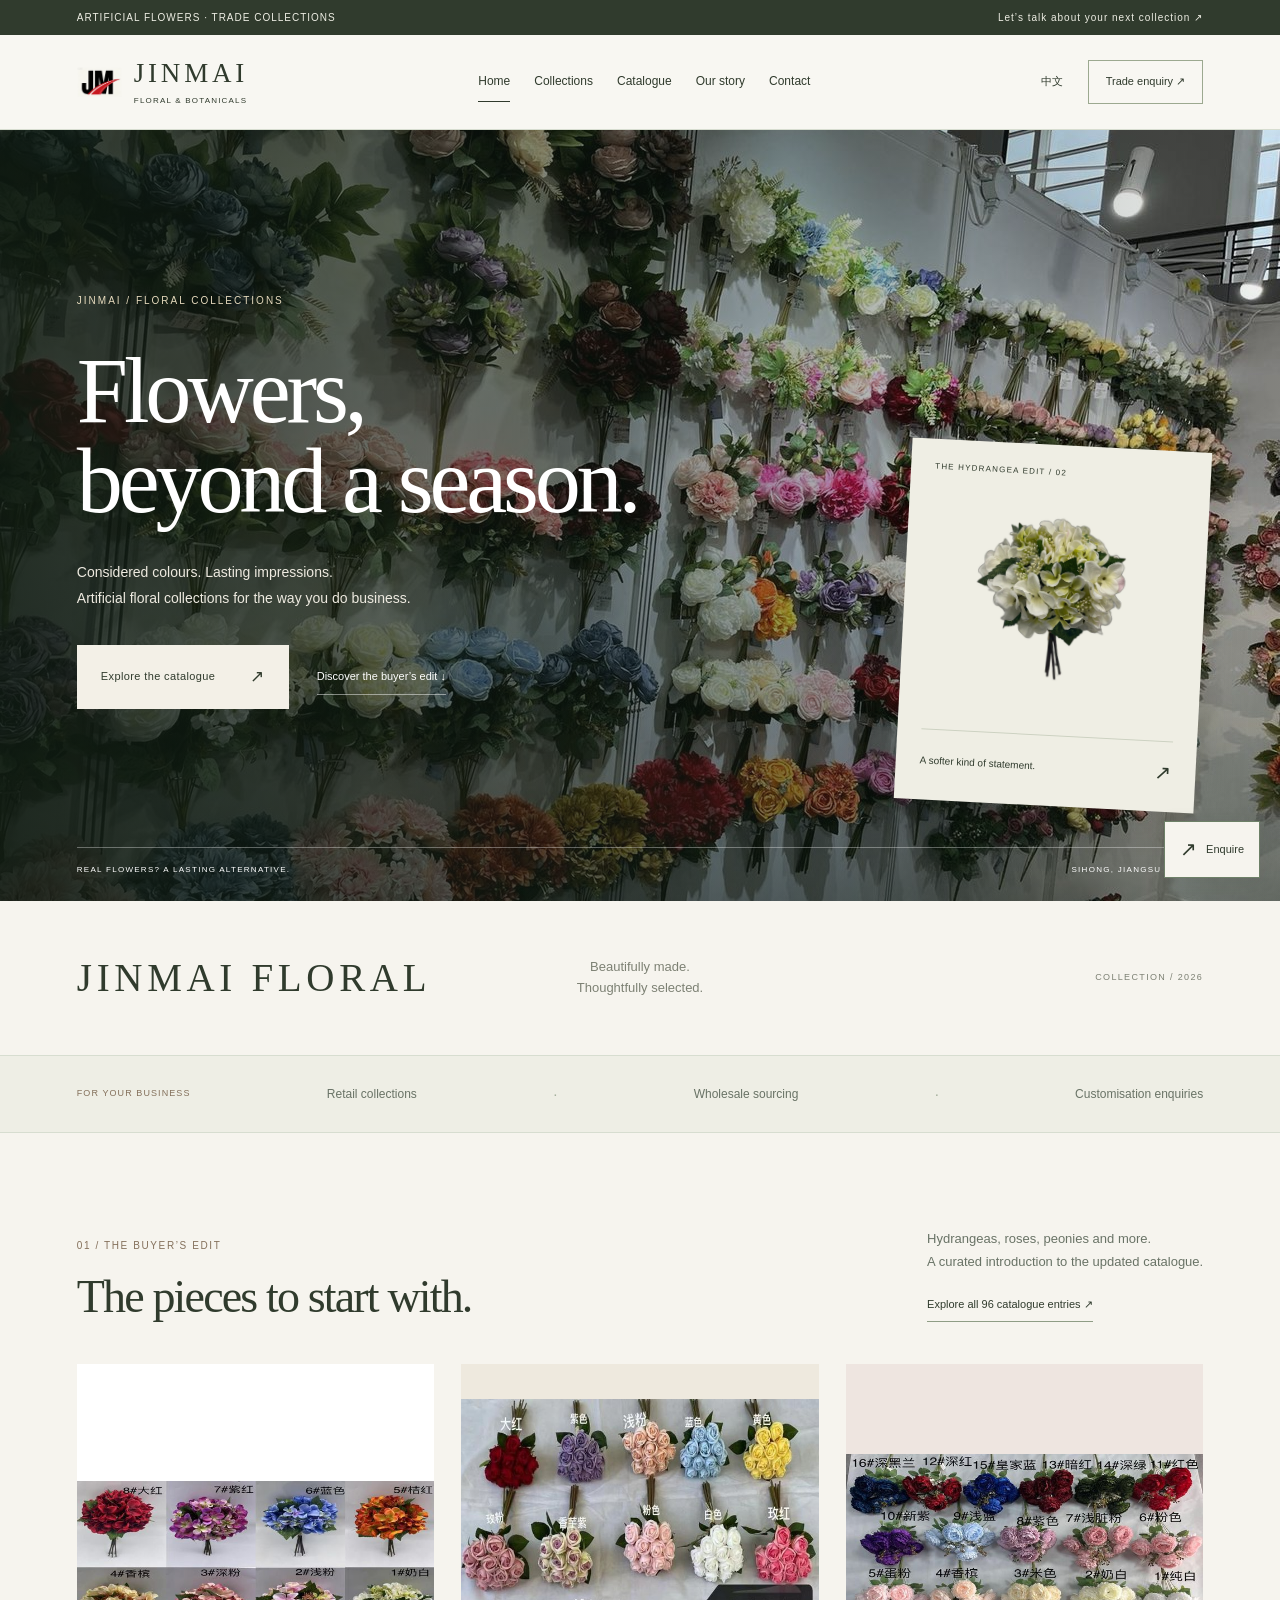
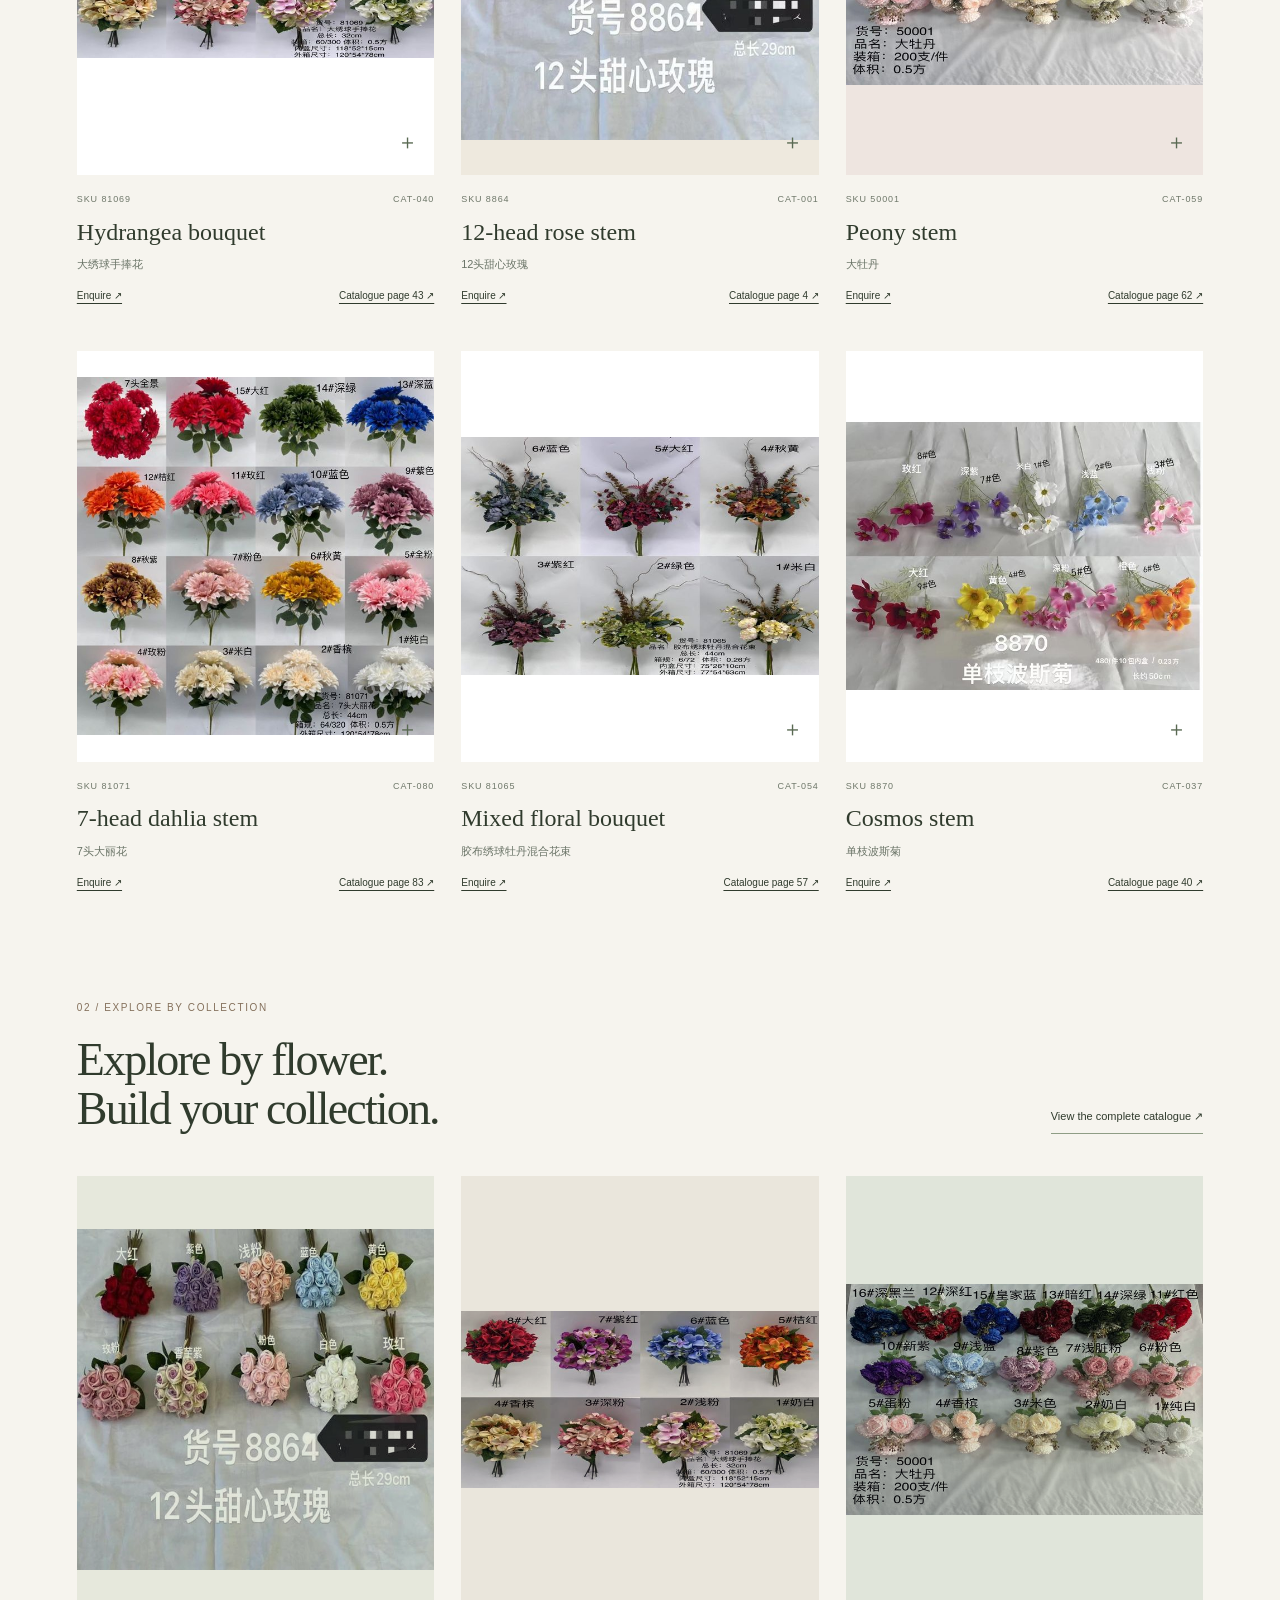
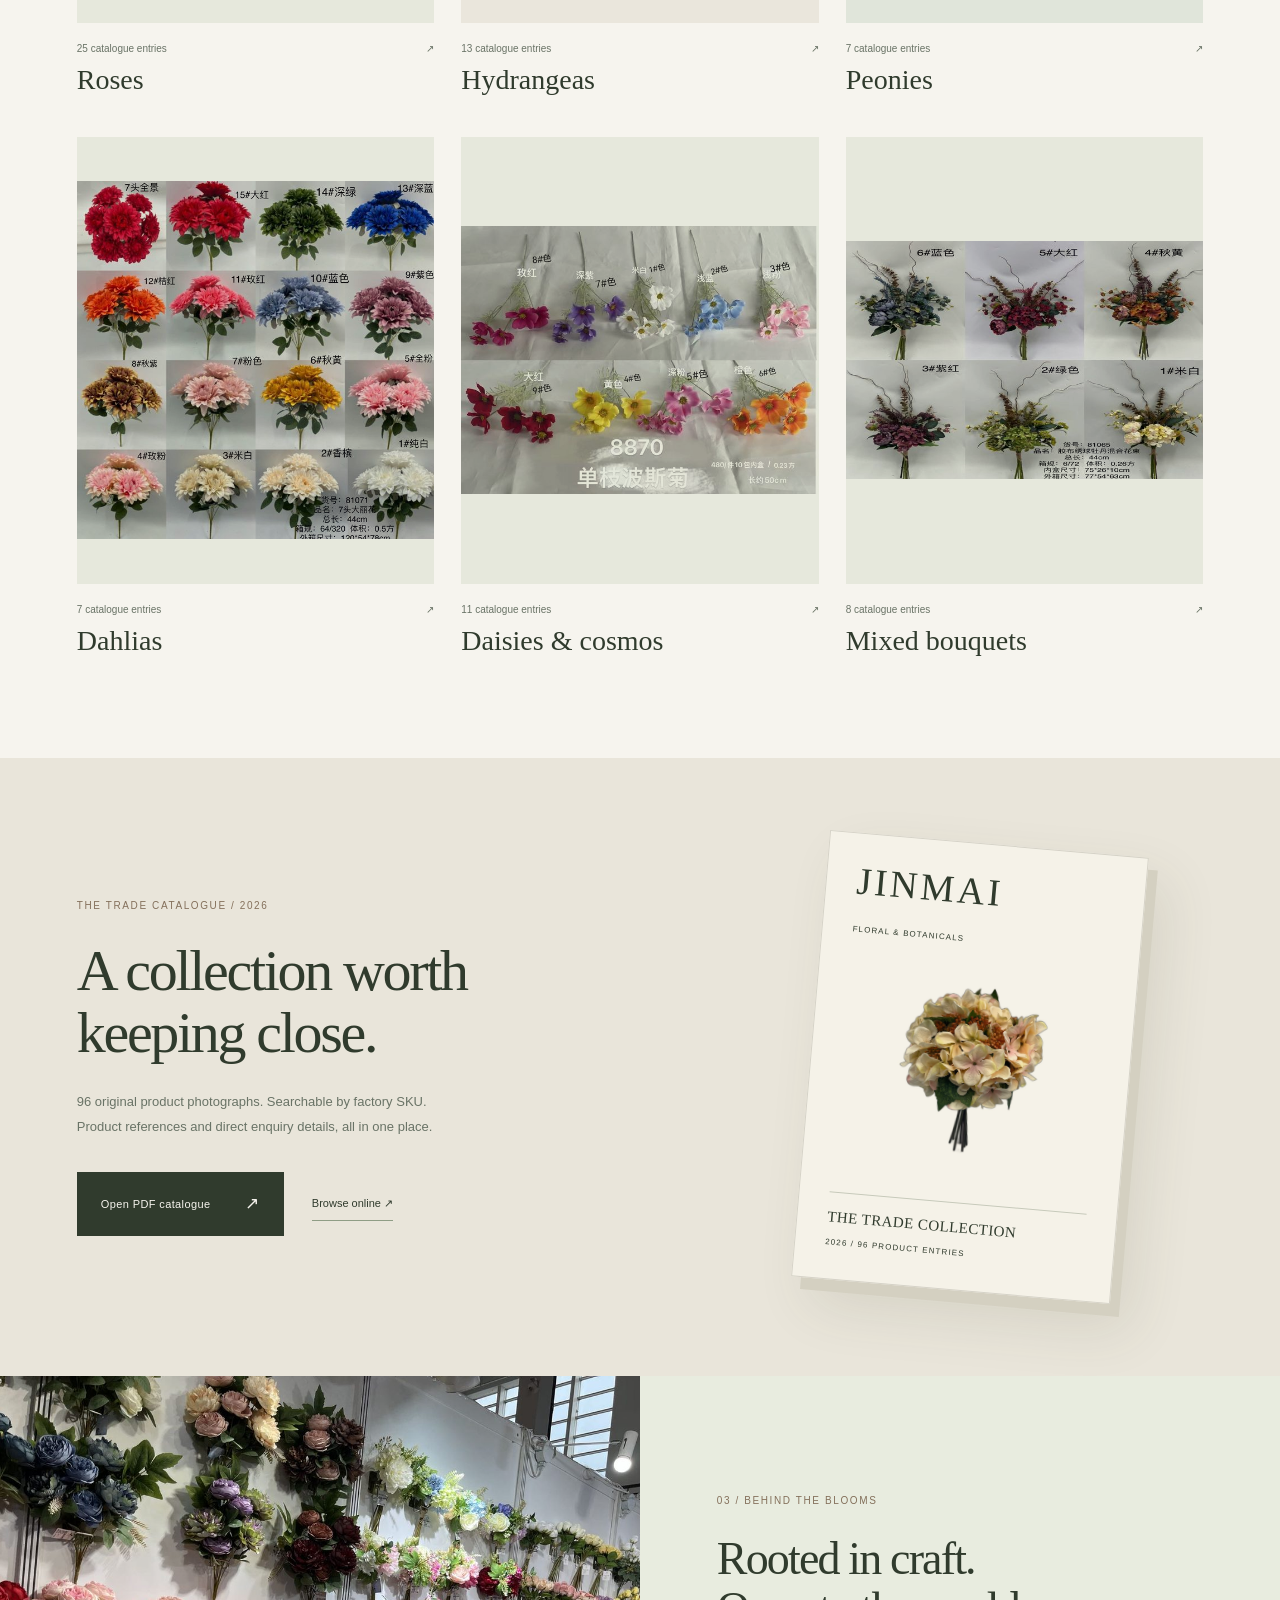
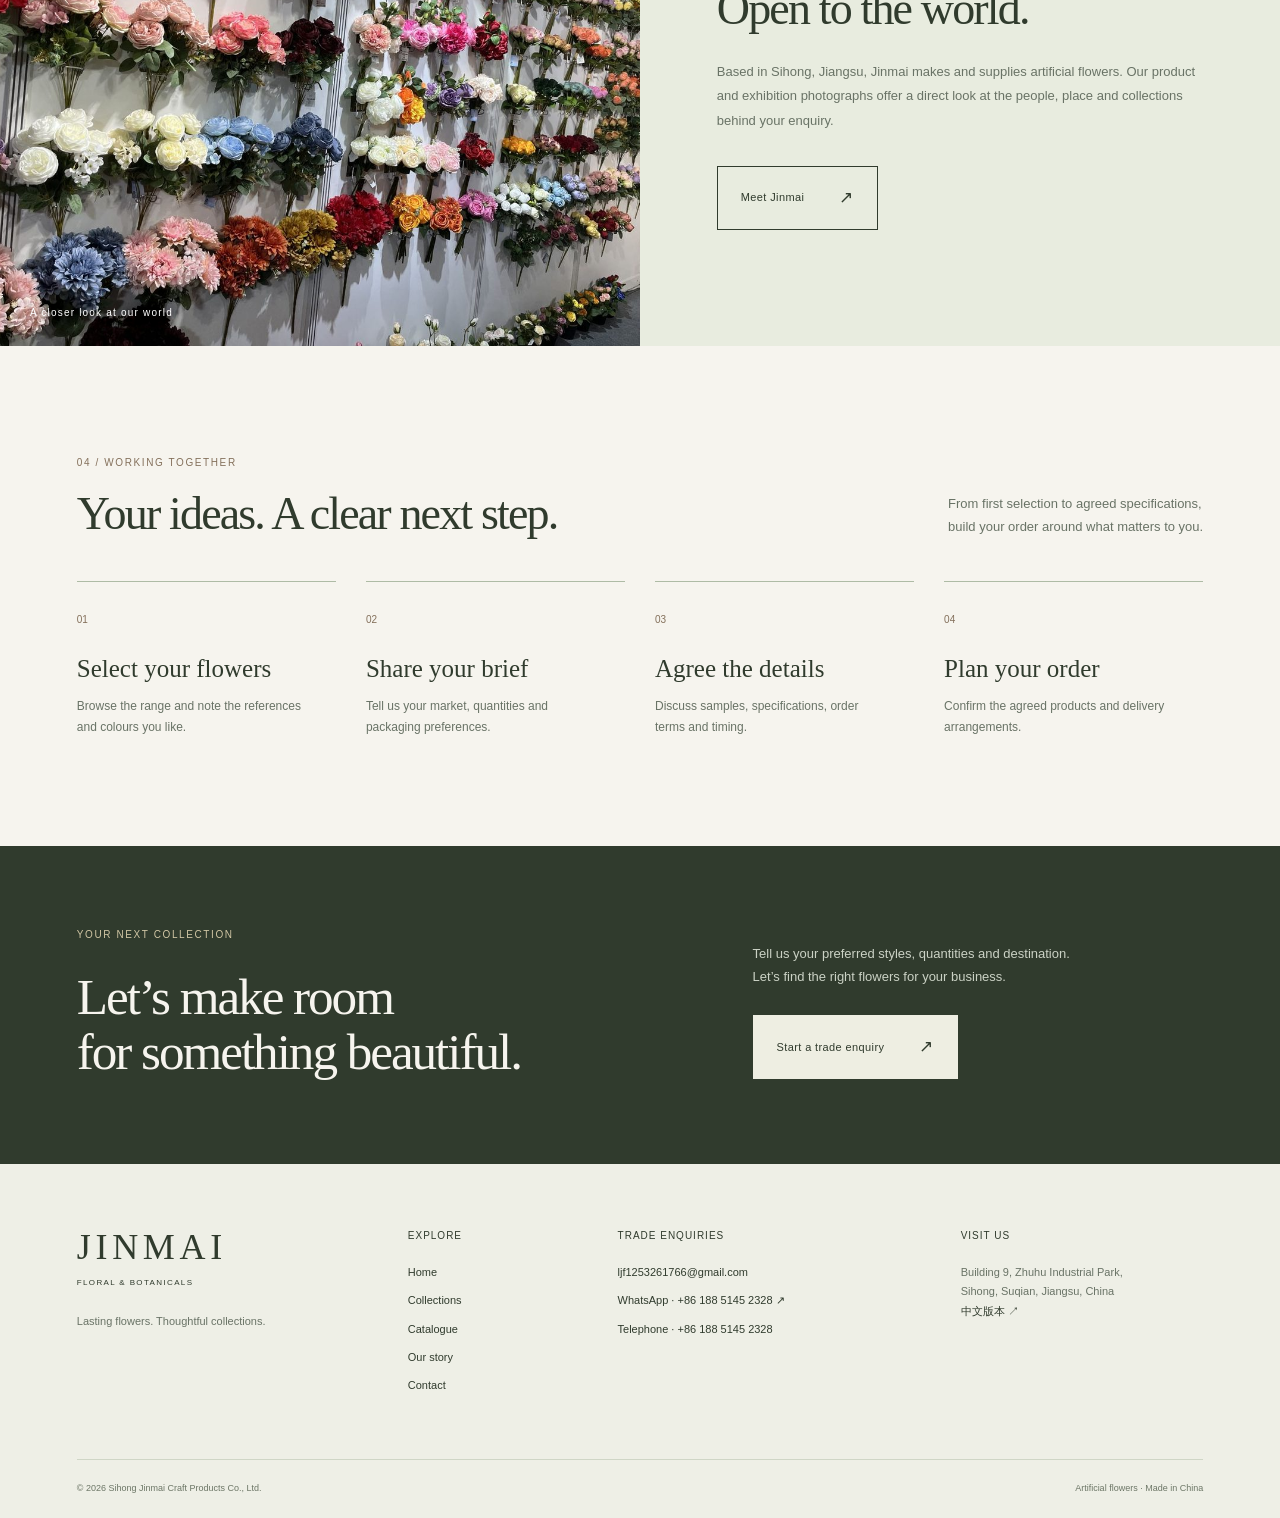
==== commit 1cd4becb: "Publish new 96-entry catalogue with redacted prices and remove factory interiors" ====
--- a/en/index.html
+++ b/en/index.html
@@ -17,7 +17,7 @@
 <meta property="og:image" content="https://jinmaiflower.com/assets/real/dahlia/dahlia-16.jpg">
 <meta name="baidu-site-verification" content="codeva-QiUB0vgYgg" />
 <meta name="google-site-verification" content="Fa9G5teHjHrF9xwTCtpmVbXDc6eBg2aT5vuTZiyGIMo" />
-<link rel="stylesheet" href="../css/style.css?v=20261117-v2">
+<link rel="stylesheet" href="../css/style.css?v=20261118-catalogue">
 <script type="application/ld+json">{"@context": "https://schema.org", "@type": "Organization", "name": "泗洪金麦工艺制品有限公司", "alternateName": "Jinmai Floral", "url": "https://jinmaiflower.com/", "logo": "https://jinmaiflower.com/assets/logo.png", "email": "ljf1253261766@gmail.com", "telephone": "+86-188-5145-2328", "address": {"@type": "PostalAddress", "addressCountry": "CN", "addressRegion": "Jiangsu", "addressLocality": "Sihong", "streetAddress": "Building 9, Zhuhu Industrial Park"}}</script>
 </head>
 <body><a class="skip" href="#main">Skip to content</a>
@@ -41,7 +41,7 @@
 <p>Customisation enquiries</p>
 </div>
 </div>
-<section class="section buyers-edit" id="buyers-edit"><div class="wrap"><div class="section-heading"><div><span class="eyebrow">01 / THE BUYER’S EDIT</span><h2>The pieces to start with.</h2></div><div><p>Hydrangeas, timeless whites and soft colour.<br>A curated starting point for your next assortment.</p><a class="text-link" href="products.html">Discover all 34 colourways ↗</a></div></div><div class="buyer-grid"><article class="product" data-category="hydrangea" data-search="HY-01 Hydrangea bouquet · White &amp; green hydrangea"><button class="product-image" data-preview="../assets/real/hydrangea/hydrangea-01.jpg" data-caption="Hydrangea bouquet · White &amp; green / HY-01" aria-label="View Hydrangea bouquet · White &amp; green"><span class="edit-badge">BUYER’S EDIT</span><img src="../assets/real/hydrangea/hydrangea-01.jpg" alt="Hydrangea bouquet · White &amp; green" loading="lazy" decoding="async"><span class="zoom" aria-hidden="true">＋</span></button><div class="product-meta"><span>HY-01</span><a class="inquire" href="contact.html?product=HY-01%20/%20Hydrangea%20bouquet%20%C2%B7%20White%20%26%20green">Enquire ↗</a></div><h3>White & green</h3><p>Hydrangea bouquet</p></article><article class="product" data-category="hydrangea" data-search="HY-02 Hydrangea bouquet · Champagne hydrangea"><button class="product-image" data-preview="../assets/real/hydrangea/hydrangea-02.jpg" data-caption="Hydrangea bouquet · Champagne / HY-02" aria-label="View Hydrangea bouquet · Champagne"><span class="edit-badge">BUYER’S EDIT</span><img src="../assets/real/hydrangea/hydrangea-02.jpg" alt="Hydrangea bouquet · Champagne" loading="lazy" decoding="async"><span class="zoom" aria-hidden="true">＋</span></button><div class="product-meta"><span>HY-02</span><a class="inquire" href="contact.html?product=HY-02%20/%20Hydrangea%20bouquet%20%C2%B7%20Champagne">Enquire ↗</a></div><h3>Champagne</h3><p>Hydrangea bouquet</p></article><article class="product" data-category="hydrangea" data-search="HY-06 Hydrangea bouquet · Dusty rose hydrangea"><button class="product-image" data-preview="../assets/real/hydrangea/hydrangea-06.jpg" data-caption="Hydrangea bouquet · Dusty rose / HY-06" aria-label="View Hydrangea bouquet · Dusty rose"><span class="edit-badge">BUYER’S EDIT</span><img src="../assets/real/hydrangea/hydrangea-06.jpg" alt="Hydrangea bouquet · Dusty rose" loading="lazy" decoding="async"><span class="zoom" aria-hidden="true">＋</span></button><div class="product-meta"><span>HY-06</span><a class="inquire" href="contact.html?product=HY-06%20/%20Hydrangea%20bouquet%20%C2%B7%20Dusty%20rose">Enquire ↗</a></div><h3>Dusty rose</h3><p>Hydrangea bouquet</p></article><article class="product" data-category="dahlia" data-search="DA-15 7-head dahlia · White dahlia"><button class="product-image" data-preview="../assets/real/dahlia/dahlia-15.jpg" data-caption="7-head dahlia · White / DA-15" aria-label="View 7-head dahlia · White"><span class="edit-badge">BUYER’S EDIT</span><img src="../assets/real/dahlia/dahlia-15.jpg" alt="7-head dahlia · White" loading="lazy" decoding="async"><span class="zoom" aria-hidden="true">＋</span></button><div class="product-meta"><span>DA-15</span><a class="inquire" href="contact.html?product=DA-15%20/%207-head%20dahlia%20%C2%B7%20White">Enquire ↗</a></div><h3>White</h3><p>7-head dahlia</p></article><article class="product" data-category="dahlia" data-search="DA-16 7-head dahlia · Blush &amp; cream dahlia"><button class="product-image" data-preview="../assets/real/dahlia/dahlia-16.jpg" data-caption="7-head dahlia · Blush &amp; cream / DA-16" aria-label="View 7-head dahlia · Blush &amp; cream"><span class="edit-badge">BUYER’S EDIT</span><img src="../assets/real/dahlia/dahlia-16.jpg" alt="7-head dahlia · Blush &amp; cream" loading="lazy" decoding="async"><span class="zoom" aria-hidden="true">＋</span></button><div class="product-meta"><span>DA-16</span><a class="inquire" href="contact.html?product=DA-16%20/%207-head%20dahlia%20%C2%B7%20Blush%20%26%20cream">Enquire ↗</a></div><h3>Blush & cream</h3><p>7-head dahlia</p></article><article class="product" data-category="dahlia" data-search="DA-12 7-head dahlia · Dusty blue dahlia"><button class="product-image" data-preview="../assets/real/dahlia/dahlia-12.jpg" data-caption="7-head dahlia · Dusty blue / DA-12" aria-label="View 7-head dahlia · Dusty blue"><span class="edit-badge">BUYER’S EDIT</span><img src="../assets/real/dahlia/dahlia-12.jpg" alt="7-head dahlia · Dusty blue" loading="lazy" decoding="async"><span class="zoom" aria-hidden="true">＋</span></button><div class="product-meta"><span>DA-12</span><a class="inquire" href="contact.html?product=DA-12%20/%207-head%20dahlia%20%C2%B7%20Dusty%20blue">Enquire ↗</a></div><h3>Dusty blue</h3><p>7-head dahlia</p></article></div></div></section><section class="collection-section wrap"><div class="section-heading"><div><span class="eyebrow">02 / EXPLORE BY COLLECTION</span><h2>Three collections.<br>Endless combinations.</h2></div><a class="text-link" href="catalogue.html">View the complete catalogue ↗</a></div><div class="collection-tiles"><a class="collection-tile" href="products.html?collection=dahlia"><div><span class="tile-number">01 / COLLECTION</span><img src="../assets/real/dahlia/dahlia-16.jpg" alt="The dahlia collection" loading="lazy"></div><p>16 colourways <span>↗</span></p><h3>The dahlia collection</h3></a><a class="collection-tile" href="products.html?collection=hydrangea"><div><span class="tile-number">02 / COLLECTION</span><img src="../assets/real/hydrangea/hydrangea-01.jpg" alt="The hydrangea collection" loading="lazy"></div><p>08 colourways <span>↗</span></p><h3>The hydrangea collection</h3></a><a class="collection-tile" href="products.html?collection=miziguo"><div><span class="tile-number">03 / COLLECTION</span><img src="../assets/real/miziguo/miziguo-03.jpg" alt="Botanical accents" loading="lazy"></div><p>10 colourways <span>↗</span></p><h3>Botanical accents</h3></a></div></section><section class="catalogue-banner"><div class="wrap"><div><span class="eyebrow">THE TRADE CATALOGUE / 2026</span><h2>A collection worth<br>keeping close.</h2><p>34 photographed colourways. Three floral collections.<br>Product references and direct enquiry details, all in one place.</p><div class="hero-buttons"><a class="button solid" href="../assets/catalogue/jinmai-trade-catalogue-2026.pdf">Open PDF catalogue<span aria-hidden="true">↗</span></a><a class="text-link" href="catalogue.html">Browse online ↗</a></div></div><a class="catalogue-cover" href="../assets/catalogue/jinmai-trade-catalogue-2026.pdf"><span>JINMAI<br><small>FLORAL & BOTANICALS</small></span><img src="../assets/real/hydrangea/hydrangea-02.jpg" alt="Jinmai trade catalogue cover"><div>THE TRADE COLLECTION<br><small>2026 / 34 COLOURWAYS</small></div></a></div></section><section class="story-band">
+<section class="section buyers-edit" id="buyers-edit"><div class="wrap"><div class="section-heading"><div><span class="eyebrow">01 / THE BUYER’S EDIT</span><h2>The pieces to start with.</h2></div><div><p>Hydrangeas, roses, peonies and more.<br>A curated introduction to the updated catalogue.</p><a class="text-link" href="products.html">Explore all 96 catalogue entries ↗</a></div></div><div class="buyer-grid"><article class="product source-product" id="cat-040" data-category="hydrangea" data-finish="standard" data-search="CAT-040 81069 大绣球手捧花 Hydrangea bouquet Hydrangeas"><button class="product-image" data-preview="../assets/catalogue/2026/product-040.jpg" data-caption="Hydrangea bouquet / SKU 81069 / CAT-040" data-enquiry="contact.html?product=SKU%2081069%20/%20CAT-040%20/%20%E5%A4%A7%E7%BB%A3%E7%90%83%E6%89%8B%E6%8D%A7%E8%8A%B1%20/%20Hydrangea%20bouquet" data-pdf="../assets/catalogue/jinmai-product-catalogue-2026.pdf#page=43" aria-label="View Hydrangea bouquet"><img src="../assets/catalogue/2026/thumb-040.jpg" alt="大绣球手捧花 / SKU 81069" loading="lazy" decoding="async"><span class="zoom" aria-hidden="true">＋</span></button><div class="product-meta"><span>SKU 81069</span><span>CAT-040</span></div><h3>Hydrangea bouquet</h3><p>大绣球手捧花</p><div class="product-links"><a class="inquire" href="contact.html?product=SKU%2081069%20/%20CAT-040%20/%20%E5%A4%A7%E7%BB%A3%E7%90%83%E6%89%8B%E6%8D%A7%E8%8A%B1%20/%20Hydrangea%20bouquet">Enquire ↗</a><a href="../assets/catalogue/jinmai-product-catalogue-2026.pdf#page=43">Catalogue page 43 ↗</a></div></article><article class="product source-product" id="cat-001" data-category="rose" data-finish="standard" data-search="CAT-001 8864 12头甜心玫瑰 12-head rose stem Roses"><button class="product-image" data-preview="../assets/catalogue/2026/product-001.jpg" data-caption="12-head rose stem / SKU 8864 / CAT-001" data-enquiry="contact.html?product=SKU%208864%20/%20CAT-001%20/%2012%E5%A4%B4%E7%94%9C%E5%BF%83%E7%8E%AB%E7%91%B0%20/%2012-head%20rose%20stem" data-pdf="../assets/catalogue/jinmai-product-catalogue-2026.pdf#page=4" aria-label="View 12-head rose stem"><img src="../assets/catalogue/2026/thumb-001.jpg" alt="12头甜心玫瑰 / SKU 8864" loading="lazy" decoding="async"><span class="zoom" aria-hidden="true">＋</span></button><div class="product-meta"><span>SKU 8864</span><span>CAT-001</span></div><h3>12-head rose stem</h3><p>12头甜心玫瑰</p><div class="product-links"><a class="inquire" href="contact.html?product=SKU%208864%20/%20CAT-001%20/%2012%E5%A4%B4%E7%94%9C%E5%BF%83%E7%8E%AB%E7%91%B0%20/%2012-head%20rose%20stem">Enquire ↗</a><a href="../assets/catalogue/jinmai-product-catalogue-2026.pdf#page=4">Catalogue page 4 ↗</a></div></article><article class="product source-product" id="cat-059" data-category="peony" data-finish="standard" data-search="CAT-059 50001 大牡丹 Peony stem Peonies"><button class="product-image" data-preview="../assets/catalogue/2026/product-059.jpg" data-caption="Peony stem / SKU 50001 / CAT-059" data-enquiry="contact.html?product=SKU%2050001%20/%20CAT-059%20/%20%E5%A4%A7%E7%89%A1%E4%B8%B9%20/%20Peony%20stem" data-pdf="../assets/catalogue/jinmai-product-catalogue-2026.pdf#page=62" aria-label="View Peony stem"><img src="../assets/catalogue/2026/thumb-059.jpg" alt="大牡丹 / SKU 50001" loading="lazy" decoding="async"><span class="zoom" aria-hidden="true">＋</span></button><div class="product-meta"><span>SKU 50001</span><span>CAT-059</span></div><h3>Peony stem</h3><p>大牡丹</p><div class="product-links"><a class="inquire" href="contact.html?product=SKU%2050001%20/%20CAT-059%20/%20%E5%A4%A7%E7%89%A1%E4%B8%B9%20/%20Peony%20stem">Enquire ↗</a><a href="../assets/catalogue/jinmai-product-catalogue-2026.pdf#page=62">Catalogue page 62 ↗</a></div></article><article class="product source-product" id="cat-080" data-category="dahlia" data-finish="standard" data-search="CAT-080 81071 7头大丽花 7-head dahlia stem Dahlias"><button class="product-image" data-preview="../assets/catalogue/2026/product-080.jpg" data-caption="7-head dahlia stem / SKU 81071 / CAT-080" data-enquiry="contact.html?product=SKU%2081071%20/%20CAT-080%20/%207%E5%A4%B4%E5%A4%A7%E4%B8%BD%E8%8A%B1%20/%207-head%20dahlia%20stem" data-pdf="../assets/catalogue/jinmai-product-catalogue-2026.pdf#page=83" aria-label="View 7-head dahlia stem"><img src="../assets/catalogue/2026/thumb-080.jpg" alt="7头大丽花 / SKU 81071" loading="lazy" decoding="async"><span class="zoom" aria-hidden="true">＋</span></button><div class="product-meta"><span>SKU 81071</span><span>CAT-080</span></div><h3>7-head dahlia stem</h3><p>7头大丽花</p><div class="product-links"><a class="inquire" href="contact.html?product=SKU%2081071%20/%20CAT-080%20/%207%E5%A4%B4%E5%A4%A7%E4%B8%BD%E8%8A%B1%20/%207-head%20dahlia%20stem">Enquire ↗</a><a href="../assets/catalogue/jinmai-product-catalogue-2026.pdf#page=83">Catalogue page 83 ↗</a></div></article><article class="product source-product" id="cat-054" data-category="mixed" data-finish="standard" data-search="CAT-054 81065 胶布绣球牡丹混合花束 Mixed floral bouquet Mixed bouquets"><button class="product-image" data-preview="../assets/catalogue/2026/product-054.jpg" data-caption="Mixed floral bouquet / SKU 81065 / CAT-054" data-enquiry="contact.html?product=SKU%2081065%20/%20CAT-054%20/%20%E8%83%B6%E5%B8%83%E7%BB%A3%E7%90%83%E7%89%A1%E4%B8%B9%E6%B7%B7%E5%90%88%E8%8A%B1%E6%9D%9F%20/%20Mixed%20floral%20bouquet" data-pdf="../assets/catalogue/jinmai-product-catalogue-2026.pdf#page=57" aria-label="View Mixed floral bouquet"><img src="../assets/catalogue/2026/thumb-054.jpg" alt="胶布绣球牡丹混合花束 / SKU 81065" loading="lazy" decoding="async"><span class="zoom" aria-hidden="true">＋</span></button><div class="product-meta"><span>SKU 81065</span><span>CAT-054</span></div><h3>Mixed floral bouquet</h3><p>胶布绣球牡丹混合花束</p><div class="product-links"><a class="inquire" href="contact.html?product=SKU%2081065%20/%20CAT-054%20/%20%E8%83%B6%E5%B8%83%E7%BB%A3%E7%90%83%E7%89%A1%E4%B8%B9%E6%B7%B7%E5%90%88%E8%8A%B1%E6%9D%9F%20/%20Mixed%20floral%20bouquet">Enquire ↗</a><a href="../assets/catalogue/jinmai-product-catalogue-2026.pdf#page=57">Catalogue page 57 ↗</a></div></article><article class="product source-product" id="cat-037" data-category="daisy" data-finish="standard" data-search="CAT-037 8870 单枝波斯菊 Cosmos stem Daisies &amp; cosmos"><button class="product-image" data-preview="../assets/catalogue/2026/product-037.jpg" data-caption="Cosmos stem / SKU 8870 / CAT-037" data-enquiry="contact.html?product=SKU%208870%20/%20CAT-037%20/%20%E5%8D%95%E6%9E%9D%E6%B3%A2%E6%96%AF%E8%8F%8A%20/%20Cosmos%20stem" data-pdf="../assets/catalogue/jinmai-product-catalogue-2026.pdf#page=40" aria-label="View Cosmos stem"><img src="../assets/catalogue/2026/thumb-037.jpg" alt="单枝波斯菊 / SKU 8870" loading="lazy" decoding="async"><span class="zoom" aria-hidden="true">＋</span></button><div class="product-meta"><span>SKU 8870</span><span>CAT-037</span></div><h3>Cosmos stem</h3><p>单枝波斯菊</p><div class="product-links"><a class="inquire" href="contact.html?product=SKU%208870%20/%20CAT-037%20/%20%E5%8D%95%E6%9E%9D%E6%B3%A2%E6%96%AF%E8%8F%8A%20/%20Cosmos%20stem">Enquire ↗</a><a href="../assets/catalogue/jinmai-product-catalogue-2026.pdf#page=40">Catalogue page 40 ↗</a></div></article></div></div></section><section class="collection-section wrap"><div class="section-heading"><div><span class="eyebrow">02 / EXPLORE BY COLLECTION</span><h2>Explore by flower.<br>Build your collection.</h2></div><a class="text-link" href="catalogue.html">View the complete catalogue ↗</a></div><div class="collection-tiles index-tiles"><a class="collection-tile" href="products.html?collection=rose"><div><img src="../assets/catalogue/2026/thumb-001.jpg" alt="Roses" loading="lazy"></div><p>25 catalogue entries <span>↗</span></p><h3>Roses</h3></a><a class="collection-tile" href="products.html?collection=hydrangea"><div><img src="../assets/catalogue/2026/thumb-040.jpg" alt="Hydrangeas" loading="lazy"></div><p>13 catalogue entries <span>↗</span></p><h3>Hydrangeas</h3></a><a class="collection-tile" href="products.html?collection=peony"><div><img src="../assets/catalogue/2026/thumb-059.jpg" alt="Peonies" loading="lazy"></div><p>7 catalogue entries <span>↗</span></p><h3>Peonies</h3></a><a class="collection-tile" href="products.html?collection=dahlia"><div><img src="../assets/catalogue/2026/thumb-080.jpg" alt="Dahlias" loading="lazy"></div><p>7 catalogue entries <span>↗</span></p><h3>Dahlias</h3></a><a class="collection-tile" href="products.html?collection=daisy"><div><img src="../assets/catalogue/2026/thumb-037.jpg" alt="Daisies & cosmos" loading="lazy"></div><p>11 catalogue entries <span>↗</span></p><h3>Daisies & cosmos</h3></a><a class="collection-tile" href="products.html?collection=mixed"><div><img src="../assets/catalogue/2026/thumb-054.jpg" alt="Mixed bouquets" loading="lazy"></div><p>8 catalogue entries <span>↗</span></p><h3>Mixed bouquets</h3></a></div></section><section class="catalogue-banner"><div class="wrap"><div><span class="eyebrow">THE TRADE CATALOGUE / 2026</span><h2>A collection worth<br>keeping close.</h2><p>96 original product photographs. Searchable by factory SKU.<br>Product references and direct enquiry details, all in one place.</p><div class="hero-buttons"><a class="button solid" href="../assets/catalogue/jinmai-product-catalogue-2026.pdf">Open PDF catalogue<span aria-hidden="true">↗</span></a><a class="text-link" href="catalogue.html">Browse online ↗</a></div></div><a class="catalogue-cover" href="../assets/catalogue/jinmai-product-catalogue-2026.pdf"><span>JINMAI<br><small>FLORAL & BOTANICALS</small></span><img src="../assets/real/hydrangea/hydrangea-02.jpg" alt="Jinmai trade catalogue cover"><div>THE TRADE COLLECTION<br><small>2026 / 96 PRODUCT ENTRIES</small></div></a></div></section><section class="story-band">
 <div class="story-photo"><img src="../assets/exhibition/exhibition-01.jpg" alt="Jinmai artificial flower collection on display at a trade exhibition" class="" loading="lazy" decoding="async"><span>A closer look at our world</span>
 </div>
 <div class="story-copy"><span class="eyebrow">03 / BEHIND THE BLOOMS</span>
@@ -109,7 +109,7 @@
 </footer><a class="floating-contact" href="contact.html" aria-label="Contact sales">↗<span>Enquire</span></a>
 <dialog id="image-dialog" aria-label="Product preview"><button class="dialog-close" aria-label="Close preview">×</button><img alt="">
 <p></p>
-</dialog>
-<script src="../js/main.js?v=20261117-v2" defer></script>
+<div class="preview-links"><a id="preview-source" href="#" target="_blank" rel="noopener">Open full image ↗</a><a id="preview-pdf" href="#" hidden>Catalogue page ↗</a><a id="preview-enquiry" href="#" hidden>Enquire about this product ↗</a></div></dialog>
+<script src="../js/main.js?v=20261118-catalogue" defer></script>
 </body>
 </html>
--- a/css/style.css
+++ b/css/style.css
@@ -293,3 +293,8 @@
 html[lang=zh-CN] .hero-editorial h1{font-size:clamp(56px,6vw,84px);line-height:1.2}
 @media(max-width:1100px){.editorial-layout{gap:45px;grid-template-columns:1.3fr .7fr}.hero-feature{padding:18px}.hero-feature img{height:210px}.hero-editorial h1{font-size:78px}.catalogue-banner>.wrap{gap:40px}.catalogue-banner h2{font-size:46px}.catalogue-cover{width:280px}.catalogue-cover img{height:210px}.nav nav{gap:18px}}
 @media(max-width:760px){.hero-editorial{height:auto;min-height:750px}.editorial-layout{display:block;min-height:750px;padding-top:0;padding-bottom:80px}.editorial-copy{padding:50px 0 0}.hero-editorial .eyebrow{font-size:8px;margin-bottom:29px}.hero-editorial h1{font-size:clamp(51px,13vw,77px);line-height:1.04}.hero-editorial p{font-size:12px}.hero-buttons{gap:17px}.hero-feature{width:145px;padding:12px;margin:30px 4px 10px auto;transform:rotate(4deg)}.hero-feature>span{font-size:6px;letter-spacing:.03em}.hero-feature img{height:130px}.hero-feature>div{font-size:7px;padding-top:8px}.hero-feature b{font-size:15px}.hero-bottom{font-size:6px;letter-spacing:.05em;bottom:20px;gap:10px}.hero-shade{background:linear-gradient(90deg,#101c15d9,#101c1577),linear-gradient(0deg,#101c1577,transparent)}.brand-statement{grid-template-columns:1fr 1fr;gap:15px;padding-block:28px}.brand-statement>span:first-child{font-size:24px;letter-spacing:.06em}.brand-statement p{font-size:10px;text-align:right}.brand-statement>span:last-child{grid-column:1/-1;text-align:left;font-size:7px}.buyers-edit{padding-top:60px}.buyer-grid{grid-template-columns:1fr 1fr;gap:30px 15px}.buyer-grid .product-image{aspect-ratio:3/4}.buyer-grid .product h3{font-size:22px}.edit-badge{top:10px;left:9px;font-size:6px}.collection-section{padding-bottom:55px}.collection-tiles{grid-template-columns:1fr;gap:30px}.collection-tile>div{aspect-ratio:1/1.05}.collection-tile h3{font-size:29px}.catalogue-banner{padding:55px 0 65px}.catalogue-banner>.wrap{grid-template-columns:1fr;gap:48px}.catalogue-banner h2{font-size:42px}.catalogue-banner p{font-size:12px}.catalogue-cover{width:245px}.catalogue-cover img{height:190px}.catalogue-cover>span{font-size:30px}.catalogue-cover>div{font-size:13px}.catalogue-tools{align-items:start;flex-direction:column;gap:18px}.catalogue-search{min-width:0;width:100%}.catalogue-tools .button{font-size:10px;padding:12px 16px}.filter{font-size:9px;padding:8px 9px}html[lang=zh-CN] .hero-editorial h1{font-size:48px}.hero-editorial .button{gap:20px}.hero-secondary{font-size:10px}}
+/* Source catalogue index */
+.catalogue-tools{align-items:end}.catalogue-tools select{background:var(--paper);border:1px solid #b9c4b1;padding:13px 12px;font:13px Arial,'Microsoft YaHei',sans-serif;color:var(--ink);max-width:100%}.catalogue-tools label{min-width:140px}.catalogue-tools .catalogue-search{flex:1;min-width:240px}.catalog-toolbar{align-items:start}.filters{row-gap:9px}.source-product .product-image{background:#fff;aspect-ratio:4/5}.source-product .product-image img{mix-blend-mode:normal;object-fit:contain}.source-product h3{font:19px/1.4 var(--serif);overflow-wrap:anywhere}.source-product>p{font-size:11px;margin-top:7px;line-height:1.6}.source-product .product-meta{font-size:9px}.product-links{display:flex;justify-content:space-between;gap:12px;margin-top:13px;font-size:10px}.product-links a{text-decoration:underline;text-underline-offset:4px}.load-more{display:flex;margin:40px auto 0}.index-tiles{grid-template-columns:repeat(3,1fr);row-gap:40px}.preview-links{display:flex;justify-content:center;gap:20px;flex-wrap:wrap;margin-top:15px;font-size:11px}.preview-links a{text-decoration:underline}#image-dialog{overflow:auto}#image-dialog img{max-height:66dvh}.buyer-grid .source-product h3{font-size:24px}.buyer-grid .source-product .product-image{aspect-ratio:1/1.15}.catalogue-search input{min-height:48px}.source-product .product-image:hover img{transform:scale(1.015)}
+@media(max-width:760px){.index-tiles{grid-template-columns:1fr 1fr;gap:25px 15px}.index-tiles .collection-tile h3{font-size:23px}.index-tiles .collection-tile>div{aspect-ratio:3/4}.catalogue-tools{align-items:stretch}.catalogue-tools .catalogue-search{min-width:0}.catalogue-tools select{width:100%}.source-product h3,.catalog-grid .source-product h3{font-size:17px;line-height:1.4}.buyer-grid .source-product h3{font-size:19px}.product-links{font-size:9px;flex-wrap:wrap}.product-links .inquire{font-size:9px}.source-product .product-meta{font-size:8px}.source-product>p{font-size:10px}.preview-links{font-size:10px;gap:15px}.filter{font-size:10px}.buyer-grid .source-product .product-image{aspect-ratio:3/4}}
+.catalog-grid.single-result{grid-template-columns:minmax(0,420px)}.catalog-grid.single-result .product-image{aspect-ratio:auto;min-height:180px}.catalog-grid.single-result .product-image img{height:auto;min-height:180px;max-height:600px;object-fit:contain}
+@media(max-width:760px){.catalog-grid.single-result{grid-template-columns:minmax(0,1fr)}}
